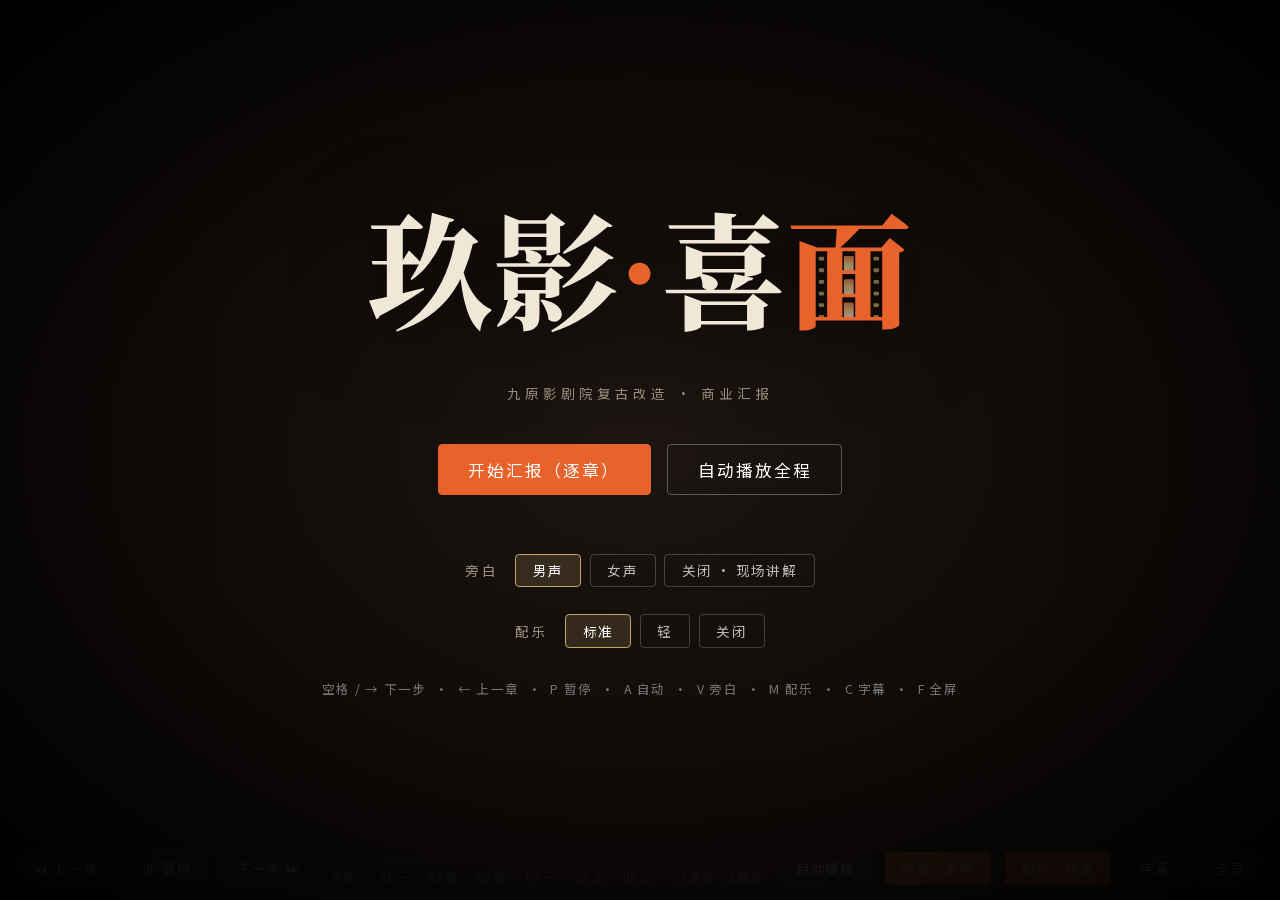
==== index.html @ 9f8f5a62 "更新玖影·喜面商业汇报网页版 Co-Authored-By: Claude Fable 5.2 <noreply@anthropic.com>" ====
<!doctype html>
<html lang="zh-CN">
<head>
<meta charset="utf-8">
<link rel="icon" href="data:image/svg+xml,%3Csvg xmlns='http://www.w3.org/2000/svg' viewBox='0 0 64 64'%3E%3Crect width='64' height='64' rx='13' fill='%23e8622c'/%3E%3Crect x='10' y='10' width='44' height='44' rx='4' fill='%23120f0d'/%3E%3Cg fill='%23ffd9a0'%3E%3Crect x='24' y='13' width='16' height='10' rx='2'/%3E%3Crect x='24' y='27' width='16' height='10' rx='2'/%3E%3Crect x='24' y='41' width='16' height='10' rx='2'/%3E%3C/g%3E%3Cg fill='%23c9a46a'%3E%3Crect x='14' y='15' width='5' height='4' rx='1'/%3E%3Crect x='14' y='25' width='5' height='4' rx='1'/%3E%3Crect x='14' y='35' width='5' height='4' rx='1'/%3E%3Crect x='14' y='45' width='5' height='4' rx='1'/%3E%3Crect x='45' y='15' width='5' height='4' rx='1'/%3E%3Crect x='45' y='25' width='5' height='4' rx='1'/%3E%3Crect x='45' y='35' width='5' height='4' rx='1'/%3E%3Crect x='45' y='45' width='5' height='4' rx='1'/%3E%3C/g%3E%3C/svg%3E">
<meta name="viewport" content="width=device-width, initial-scale=1, viewport-fit=cover">
<meta name="robots" content="noindex, nofollow">
<title>玖影·喜面｜九原影剧院复古改造 商业汇报</title>
<!-- 字体文件有 1MB：用脚本插入，不阻塞首屏显示 -->
<script>(function(){var l=document.createElement('link');l.rel='stylesheet';l.href='assets/css/fonts.css';l.id='fontsCss';l.onload=function(){l.setAttribute('data-ok','1')};document.head.appendChild(l);})();</script>
<link rel="stylesheet" href="assets/css/style.css">
</head>
<body>
<div id="viewport">
<div id="stage">

<!-- ============ 序章 ============ -->
<section class="page cover noframe" id="p01" data-ch="c0">
  <div class="bg kb"><img src="assets/img/r10.jpg" alt=""></div>
  <div class="shade-l"></div>
  <div class="shade-b" style="opacity:.6"></div>
  <div class="film top"></div><div class="film bottom"></div>
  <div class="cv-kicker" data-step="1" data-anim="fade">九原影剧院 · 复古改造</div>
  <div class="cv-title cv-logo" data-logo data-step="2" data-anim="fade" role="heading" aria-label="玖影·喜面"></div>
  <div class="cv-line rule" data-step="2" data-anim="grow" data-delay=".5"></div>
  <div class="cv-sub" data-step="2" data-anim="up" data-delay=".6">沉浸式文旅餐饮综合体<br><span style="font-size:17px;color:var(--ink2);letter-spacing:.3em">商 业 汇 报</span></div>
  <div class="cv-meta" data-step="2" data-anim="fade" data-delay="1">九原饭店餐饮管理公司 &nbsp;|&nbsp; 包头 · 九原 &nbsp;|&nbsp; 2026.11</div>
  <div class="curtain l"></div><div class="curtain r"></div>
</section>

<!-- ============ 第一章 一座剧院的记忆 ============ -->
<section class="page" id="p02" data-ch="c1">
  <figure class="ph frame door bw" style="left:50px;top:96px;width:560px;height:315px" data-step="1" data-anim="zoomin">
    <img data-src="assets/img/door.jpg" alt=""><figcaption>现状门头 · “乌兰牧骑”</figcaption></figure>
  <div class="abs" style="left:660px;top:100px;width:420px">
    <div class="eyebrow" data-step="1" data-anim="fade">Chapter 01</div>
    <h2 class="h2" style="margin-top:14px;font-size:44px" data-step="1" data-anim="chars">一座剧院的记忆</h2>
    <p class="p" style="margin-top:20px" data-step="1" data-anim="up" data-delay=".5">九原影剧院，是许多九原人童年与青春的记忆坐标。门头上“乌兰牧骑”四个字，连着内蒙古最具代表性的文艺记忆。</p>
  </div>
  <div data-step="2" data-anim="stagger">
    <figure class="ph frame bw" style="left:50px;top:440px;width:240px;height:150px"><img data-src="assets/img/ph08.jpg" alt=""><figcaption>观众厅</figcaption></figure>
    <figure class="ph frame bw" style="left:300px;top:440px;width:240px;height:150px"><img data-src="assets/img/ph15.jpg" alt=""><figcaption>舞台</figcaption></figure>
    <figure class="ph frame bw" style="left:550px;top:440px;width:240px;height:150px"><img data-src="assets/img/ph17.jpg" alt=""><figcaption>二层看台</figcaption></figure>
  </div>
  <p class="p abs" style="left:820px;top:446px;width:260px" data-step="2" data-anim="up">如今剧院处于闲置状态，座椅蒙尘、灯光熄灭；但建筑骨架与年代气质依然完整。</p>
  <div class="abs" style="left:50px;top:640px;width:1030px" data-step="3" data-anim="up">
    <div class="rule" style="margin-bottom:20px"></div>
    <div class="lead glowtext">让这座老剧院<span class="accent">重新亮灯</span>，回到城市的日常生活中。</div>
  </div>
</section>

<section class="page" id="p03" data-ch="c1">
  <div class="abs" style="left:50px;top:84px">
    <div class="eyebrow" data-step="1" data-anim="fade">Location</div>
    <h2 class="h2" style="margin-top:10px" data-step="1" data-anim="chars">区位：文明路上的老地标</h2>
  </div>
  <div class="map frame" style="left:50px;top:200px;width:700px;height:364px" data-step="1" data-anim="mapin">
    <img data-src="assets/img/sat.jpg" alt="">
    <svg viewBox="0 0 100 100" preserveAspectRatio="none">
      <polygon class="site" points="34.25,36 56.56,36 56.56,32.2 64.7,32.2 64.7,63.7 56.56,63.7 56.56,58.9 34.25,58.9"
        fill="rgba(232,98,44,.28)" stroke="#e8622c" stroke-width=".5" vector-effect="non-scaling-stroke" style="stroke-width:2.5px"/>
      <line x1="87.5" y1="0" x2="87.5" y2="100" stroke="rgba(241,231,214,.55)" stroke-dasharray="1.2 1" style="stroke-width:1.5px" vector-effect="non-scaling-stroke"/>
    </svg>
    <div class="poi hot" style="left:49.5%;top:47%">九原影剧院</div>
    <div class="poi" style="left:87.5%;top:62%"><i></i>文明路</div>
    <div data-step="2" data-anim="stagger">
      <div class="poi" style="left:74%;top:40%"><i></i>门前停车场</div>
      <div class="poi" style="left:52%;top:13%"><i></i>北侧广场</div>
      <div class="poi" style="left:93%;top:16%"><i></i>烘焙 · 快餐 · 米线</div>
      <div class="poi" style="left:78%;top:90%"><i></i>银行 · 电信 · 酒店</div>
      <div class="poi" style="left:18%;top:78%"><i></i>居住社区</div>
    </div>
  </div>
  <div class="abs" style="left:790px;top:200px;width:290px">
    <ul class="list" data-step="1" data-anim="stagger" data-delay=".6">
      <li><b>主干道临街</b><br>位于九原区文明路西侧，主入口直面城市主干道</li>
      <li><b>到达便利</b><br>门前开阔的地面停车场</li>
    </ul>
    <ul class="list" style="margin-top:6px" data-step="2" data-anim="stagger">
      <li><b>日常客流成熟</b><br>酒店、银行、超市与社区商业环绕，烘焙、快餐、米线等日常餐饮聚集</li>
      <li><b>缺一个目的地</b><br>有场景、有记忆、又足够平价的城市目的地仍是空白</li>
    </ul>
  </div>
</section>

<section class="page" id="p04" data-ch="c1" data-3d="1">
  <div class="three-host"></div>
  <div class="abs" style="left:50px;top:84px;pointer-events:none">
    <div class="eyebrow" data-step="1" data-anim="fade">Building</div>
    <h2 class="h2" style="margin-top:10px" data-step="1" data-anim="chars">建筑现状</h2>
  </div>
  <div class="stat-col" style="right:50px;top:160px;width:230px">
    <div class="card" data-step="1" data-anim="left"><div class="k">主体长度</div><div class="v"><span data-count="58.2" data-dec="1">58.2</span><small>m</small></div></div>
    <div class="card" data-step="1" data-anim="left" data-delay=".25"><div class="k">面宽</div><div class="v"><span data-count="31.1" data-dec="1">31.1</span><small>m</small></div></div>
    <div class="card" data-step="2" data-anim="left"><div class="k">主厅宽度</div><div class="v"><span data-count="22.6" data-dec="1">22.6</span><small>m</small></div><div class="d">镜框式台口 · 弧形二层看台</div></div>
    <div class="card" data-step="2" data-anim="left" data-delay=".25"><div class="k">三段式构成</div><div class="d" style="font-size:14px;color:var(--ink)">东 · 门厅　中 · 观众厅　西 · 舞台</div></div>
  </div>
  <div class="abs lead" style="left:50px;bottom:70px;font-size:28px" data-step="3" data-anim="up">一座本身就会<span class="accent">讲故事</span>的建筑。</div>
</section>

<section class="page" id="p05" data-ch="c1">
  <div class="abs" style="left:50px;top:84px">
    <div class="eyebrow" data-step="1" data-anim="fade">Status</div>
    <h2 class="h2" style="margin-top:10px" data-step="1" data-anim="chars">值得保留，也需要修缮</h2>
  </div>
  <div data-step="1" data-anim="stagger" data-delay=".4">
    <figure class="ph frame" style="left:50px;top:190px;width:330px;height:250px"><img data-src="assets/img/ph02.jpg" alt=""><figcaption>门厅 · 井字梁与水晶吊灯</figcaption></figure>
    <figure class="ph frame" style="left:390px;top:190px;width:170px;height:250px"><img data-src="assets/img/ph07.jpg" alt=""><figcaption>枣红木门</figcaption></figure>
    <figure class="ph frame" style="left:50px;top:450px;width:510px;height:180px"><img data-src="assets/img/ph06.jpg" alt="" style="object-position:50% 40%"><figcaption>原有楼梯 · 回纹栏杆</figcaption></figure>
  </div>
  <div class="abs" style="left:50px;top:650px;width:510px" data-step="1" data-anim="up" data-delay=".8">
    <div class="h3"><span class="gold">●</span> 保留：年代印记完整</div>
  </div>
  <div data-step="2" data-anim="stagger">
    <figure class="ph frame" style="left:600px;top:190px;width:470px;height:250px"><img data-src="assets/img/ph14.jpg" alt=""><figcaption>舞台屋架 · 保温层老化</figcaption></figure>
    <figure class="ph frame" style="left:600px;top:450px;width:230px;height:180px"><img data-src="assets/img/ph09.jpg" alt=""><figcaption>吊顶缺损</figcaption></figure>
    <figure class="ph frame" style="left:840px;top:450px;width:230px;height:180px"><img data-src="assets/img/ph19.jpg" alt=""><figcaption>座椅拆除 · 墙面污损</figcaption></figure>
  </div>
  <div class="abs" style="left:600px;top:650px;width:470px" data-step="2" data-anim="up" data-delay=".5">
    <div class="h3"><span class="accent">●</span> 修缮：吊顶 · 墙面 · 屋顶</div>
  </div>
</section>

<!-- ============ 第二章 定位与商业模式 ============ -->
<section class="page" id="p06" data-ch="c2">
  <div class="full kb"><img data-src="assets/img/r12.jpg" alt=""></div>
  <div class="shade-all" style="background:rgba(10,8,7,.8)"></div>
  <div class="abs" style="left:70px;top:110px">
    <div class="eyebrow" data-step="1" data-anim="fade">Positioning</div>
    <h2 class="h2" style="margin-top:12px" data-step="1" data-anim="chars">十六字核心定位</h2>
  </div>
  <div class="quad">
    <div class="q" data-step="2" data-anim="up"><div class="big">旧貌<em>不旧</em></div><div class="s">保留老剧院复古原貌<br>不做彻底翻新</div></div>
    <div class="q" data-step="2" data-anim="up" data-delay=".35"><div class="big">新潮<em>不贵</em></div><div class="s">高端环境<br>市井价格</div></div>
    <div class="q" data-step="2" data-anim="up" data-delay=".7"><div class="big">复古<em>高级</em></div><div class="s">复古厚重<br>精致松弛</div></div>
    <div class="q" data-step="2" data-anim="up" data-delay="1.05"><div class="big">全民<em>适配</em></div><div class="s">学生、上班族、家庭<br>朋友小聚、网红打卡</div></div>
  </div>
  <div class="abs" style="left:70px;top:520px;width:900px" data-step="3" data-anim="up">
    <div class="rule" style="width:300px;margin-bottom:22px"></div>
    <p class="p" style="font-size:17px">在原汁原味的老影院底蕴之上，植入<b class="accent">轻奢咖啡</b>、<b class="accent">西式简餐</b>与<b class="accent">慢生活氛围</b>，<br>打破老建筑破旧、低端的刻板印象。</p>
  </div>
</section>

<section class="page" id="p07" data-ch="c2">
  <div class="abs" style="left:50px;top:84px">
    <div class="eyebrow" data-step="1" data-anim="fade">Market</div>
    <h2 class="h2" style="margin-top:10px" data-step="1" data-anim="chars">市场机会</h2>
  </div>
  <div class="abs" style="left:50px;top:200px;width:380px">
    <div class="h3 gold" data-step="1" data-anim="fade">两大行业趋势</div>
    <div class="card" style="position:relative;margin-top:16px" data-step="1" data-anim="up" data-delay=".3"><div class="k">TREND 01</div><div class="v" style="font-size:26px">高性价比复合业态</div><div class="d">快速崛起</div></div>
    <div class="card" style="position:relative;margin-top:12px" data-step="1" data-anim="up" data-delay=".55"><div class="k">TREND 02</div><div class="v" style="font-size:26px">场景化体验消费</div><div class="d">持续升级</div></div>
  </div>
  <div class="abs" style="left:470px;top:200px;width:600px">
    <div class="h3" data-step="2" data-anim="fade">本地市场痛点</div>
    <div style="display:grid;grid-template-columns:1fr 1fr;gap:12px;margin-top:16px" data-step="2" data-anim="stagger">
      <div class="card" style="position:relative"><div class="v" style="font-size:20px">高端咖啡西餐</div><div class="d">环境好、氛围佳，但客单价高、业态单一、受众窄</div></div>
      <div class="card" style="position:relative"><div class="v" style="font-size:20px">传统面馆小吃</div><div class="d">性价比高、接地气，但环境简陋，缺少社交与打卡属性</div></div>
      <div class="card" style="position:relative"><div class="v" style="font-size:20px">营业时段单一</div><div class="d">午晚高峰爆满，其余时段空置，客流断层</div></div>
      <div class="card" style="position:relative"><div class="v" style="font-size:20px">体验同质化</div><div class="d">普通大排档、普通面馆、网红餐厅，难以形成记忆点</div></div>
    </div>
  </div>
  <div class="abs" style="left:50px;top:560px;width:1020px;padding:24px 30px;border:1px solid var(--accent);background:rgba(232,98,44,.1)" data-step="3" data-anim="up">
    <div class="eyebrow" style="color:var(--accent)">Market Gap</div>
    <div class="lead" style="margin-top:8px;font-size:24px">复古老建筑 + 轻奢氛围 + 全民平价餐饮的综合体 —— 本地<span class="accent">仍是空白</span></div>
  </div>
</section>

<section class="page" id="p08" data-ch="c2">
  <div class="abs" style="left:50px;top:84px">
    <div class="eyebrow" data-step="1" data-anim="fade">Business Model</div>
    <h2 class="h2" style="margin-top:10px" data-step="1" data-anim="chars">三位一体商业模式</h2>
  </div>
  <div class="venn" data-step="1" data-anim="stagger" data-delay=".4">
    <div class="c c1"><span>复古文旅<br>打卡</span></div>
    <div class="c c2"><span>轻奢休闲<br>社交</span></div>
    <div class="c c3"><span>全民平价<br>就餐</span></div>
  </div>
  <div class="venn" style="pointer-events:none"><div class="core" data-step="1" data-anim="zoom" data-delay="1.4">玖影·喜面</div></div>
  <div class="bench">
    <div class="h3" data-step="2" data-anim="fade" style="margin-bottom:8px">精准对冲 · 三重对标</div>
    <div data-step="2" data-anim="stagger" data-delay=".3">
      <div class="row"><div class="a">老影院复古场景</div><div class="arr">→</div><div class="b">对标 网红店</div></div>
      <div class="row"><div class="a">轻奢休闲氛围</div><div class="arr">→</div><div class="b">对标 西餐厅</div></div>
      <div class="row"><div class="a">平价市井业态</div><div class="arr">→</div><div class="b">对标 传统食堂</div></div>
    </div>
    <div class="lead" style="margin-top:30px;font-size:22px" data-step="2" data-anim="up" data-delay="1.4">年轻人<span class="accent">愿意打卡</span>，老百姓<span class="accent">愿意常吃</span></div>
  </div>
</section>

<!-- ============ 第三章 改造策略 ============ -->
<section class="page" id="p09" data-ch="c3">
  <div class="abs" style="left:50px;top:84px">
    <div class="eyebrow" data-step="1" data-anim="fade">Strategy</div>
    <h2 class="h2" style="margin-top:10px" data-step="1" data-anim="chars">修旧如旧 · 新旧共生</h2>
  </div>
  <div class="tri">
    <div class="col" data-step="2" data-anim="up">
      <figure class="ph frame"><img data-src="assets/img/ph02.jpg" alt=""></figure>
      <div class="t">保留<small>KEEP</small></div>
      <div class="p">整体结构不动。原有门头、层高、台口、看台与门厅的井字梁、吊灯、木门窗全部保留。</div>
      <div class="bar" style="background:var(--gold)"></div>
    </div>
    <div class="col" data-step="3" data-anim="up">
      <figure class="ph frame"><img data-src="assets/img/ph14.jpg" alt=""></figure>
      <div class="t">修缮<small>REPAIR</small></div>
      <div class="p">对破旧的墙面、吊顶与屋顶进行系统修复，弱化老旧暗沉，恢复空间的质感。</div>
      <div class="bar" style="background:var(--sage)"></div>
    </div>
    <div class="col" data-step="4" data-anim="up">
      <figure class="ph frame"><img data-src="assets/img/r08.jpg" alt=""></figure>
      <div class="t">新增<small>ADD</small></div>
      <div class="p">内部隔断、钢结构回廊、观光电梯，以及暖光照明与轻奢软装，植入新的功能与体验。</div>
      <div class="bar" style="background:var(--accent)"></div>
    </div>
  </div>
</section>

<section class="page" id="p10" data-ch="c3" data-3d="1">
  <div class="three-host"></div>
  <div class="abs" style="left:50px;top:84px;pointer-events:none">
    <div class="eyebrow" data-step="1" data-anim="fade">Overview</div>
    <h2 class="h2" style="margin-top:10px" data-step="1" data-anim="chars">空间总览</h2>
  </div>
  <div class="stat-col" style="left:50px;top:200px;width:220px">
    <div class="card" data-step="1" data-anim="right" data-delay=".8"><div class="k">二层</div><div class="d" style="font-size:15px;color:var(--ink)">看台餐饮 · VR 娱乐</div></div>
    <div class="card" data-step="1" data-anim="right" data-delay="1.1"><div class="k">一层</div><div class="d" style="font-size:15px;color:var(--ink)">美食大厅 · 文化体验</div></div>
  </div>
  <div class="kpis" style="left:50px;bottom:70px;grid-template-columns:repeat(2,auto)" data-step="2" data-anim="up">
    <div class="kpi"><div class="n">约<span data-count="2370" data-sep="1">2,370</span><small>㎡</small></div><div class="l">室内使用面积</div></div>
    <div class="kpi"><div class="n"><span data-count="336">336</span><small>座</small></div><div class="l">规划餐位</div></div>
  </div>
  <div class="abs p" style="right:50px;bottom:70px;width:300px;text-align:right" data-step="3" data-anim="up">前室 → 前厅 · 书吧 → 美食大厅 → 综艺舞台<br><span class="accent">一条清晰的体验动线</span></div>
</section>

<!-- ============ 第四章 一层空间体验 ============ -->
<section class="page" id="p11" data-ch="c4">
  <div class="abs" style="left:50px;top:84px">
    <div class="eyebrow" data-step="1" data-anim="fade">Ground Floor</div>
    <h2 class="h2" style="margin-top:10px" data-step="1" data-anim="chars">一层平面 · 单向动线</h2>
  </div>
  <div class="plan" style="left:40px;top:170px;width:1043px;height:499px" data-step="1" data-anim="fade" data-delay=".3">
    <img data-src="assets/img/plan-L1.jpg" alt="">
    <svg viewBox="0 0 3902 1866" preserveAspectRatio="xMidYMid meet">
      <path class="flow" d="M3800,696 L3330,696 L3000,906 L2664,876 L2400,1206 L600,1206 L400,800"
        fill="none" stroke="#e8622c" stroke-width="18" stroke-linecap="round" stroke-linejoin="round" data-step="1" data-anim="draw" data-delay=".9"/>
      <g data-step="1" data-anim="fade" data-delay="2.4">
        <circle cx="3800" cy="696" r="36" fill="#e8622c"/><text x="3800" y="610" fill="#fff" font-size="66" text-anchor="middle" font-weight="700">入口</text>
        <circle cx="400" cy="800" r="36" fill="#e8622c"/>
      </g>
    </svg>
  </div>
  <div class="kpis" style="left:50px;bottom:56px;grid-template-columns:repeat(4,auto)" data-step="2" data-anim="up">
    <div class="kpi"><div class="n"><span data-count="6">6</span><small>个</small></div><div class="l">明档档口</div></div>
    <div class="kpi"><div class="n"><span data-count="204">204</span><small>座</small></div><div class="l">一层餐位</div></div>
    <div class="kpi"><div class="n">约<span data-count="70">70</span><small>㎡</small></div><div class="l">独立书吧</div></div>
    <div class="kpi"><div class="n">约<span data-count="12">12</span><small>m</small></div><div class="l">超清巨幕</div></div>
  </div>
  <div class="legend" style="right:50px;bottom:66px" data-step="2" data-anim="fade">
    <span style="--c:#e8622c">档口</span><span style="--c:#e9dcc4">就餐</span><span style="--c:#d4a84f">前厅</span><span style="--c:#8ba888">书吧</span><span style="--c:#9c7bb8">文创</span><span style="--c:#c45a5a">舞台</span>
  </div>
</section>

<section class="page" id="p12" data-ch="c4">
  <figure class="ph frame" style="left:50px;top:84px;width:300px;height:540px" data-step="1" data-anim="reveal"><img data-src="assets/img/r06.jpg" alt=""><figcaption>前室 · 显像管电视顶棚</figcaption></figure>
  <div class="abs" style="left:50px;top:650px;width:300px" data-step="1" data-anim="up" data-delay=".4">
    <div class="h3">走进前室</div><p class="p s">第一眼，把人带回影像年代</p>
  </div>
  <figure class="ph frame" style="left:380px;top:84px;width:693px;height:390px" data-step="2" data-anim="reveal"><img data-src="assets/img/r03.jpg" alt=""><figcaption>前厅 · 主打卡位</figcaption></figure>
  <figure class="ph frame" style="left:380px;top:490px;width:340px;height:224px" data-step="2" data-anim="reveal" data-delay=".3"><img data-src="assets/img/r02.jpg" alt=""><figcaption>老放映机展区 · 动漫头像墙</figcaption></figure>
  <div class="abs" style="left:750px;top:500px;width:320px" data-step="2" data-anim="up" data-delay=".6">
    <div class="eyebrow">Foyer</div>
    <div class="h3" style="margin-top:10px;font-size:23px;white-space:nowrap">前厅 · 最具传播力的拍照点</div>
    <p class="p s" style="margin-top:10px">老放映机展区 + 巨型熊猫 + 动漫主题打卡墙，自带流量，适配短视频传播。</p>
  </div>
</section>

<section class="page" id="p13" data-ch="c4">
  <figure class="ph frame" style="left:50px;top:84px;width:680px;height:540px" data-step="1" data-anim="reveal"><img data-src="assets/img/r04.jpg" alt=""><figcaption>前厅北侧 · 独立书吧</figcaption></figure>
  <div class="abs" style="left:50px;top:646px;width:680px" data-step="1" data-anim="up" data-delay=".4">
    <div class="h3" style="font-size:26px">独立书吧 <span class="gold" style="font-size:16px;margin-left:10px">约 70㎡</span></div>
    <p class="p s">书墙、绿树与沙发，营造安静的阅读角落</p>
  </div>
  <figure class="ph frame" style="left:760px;top:84px;width:313px;height:300px" data-step="2" data-anim="reveal"><img data-src="assets/img/r05.jpg" alt=""><figcaption>前厅南侧 · 文创展览区</figcaption></figure>
  <div class="abs" style="left:760px;top:410px;width:313px" data-step="2" data-anim="up" data-delay=".3">
    <div class="h3">文创展览区</div>
    <p class="p s" style="margin-top:8px">动漫周边与城市文创，让等候与停留也有内容。</p>
    <ul class="list" style="margin-top:14px">
      <li>老影院历史 · 老照片</li><li>复古电影元素</li><li>文创小展柜</li>
    </ul>
  </div>
</section>

<section class="page" id="p14" data-ch="c4">
  <div class="full kb"><img data-src="assets/img/r10.jpg" alt=""></div>
  <div class="shade-b" style="background:linear-gradient(180deg,rgba(10,8,7,.25) 0%,rgba(10,8,7,.1) 30%,rgba(10,8,7,.82) 62%,rgba(10,8,7,.96) 100%)"></div>
  <div class="abs" style="left:50px;top:84px" data-step="1" data-anim="fade">
    <div class="eyebrow">Food Hall</div>
  </div>
  <div class="abs" style="left:50px;bottom:250px;width:620px">
    <h2 class="h2" style="font-size:46px" data-step="1" data-anim="chars">美食大厅 · 城市客厅</h2>
    <p class="p" style="margin-top:12px;color:var(--ink)" data-step="1" data-anim="up" data-delay=".5">红砖墙、钢结构回廊与暖色灯光，把老剧院高大的空间，变成温暖热闹的城市客厅。</p>
  </div>
  <div data-step="2" data-anim="stagger">
    <figure class="ph frame" style="left:50px;top:560px;width:300px;height:170px"><img data-src="assets/img/r09.jpg" alt=""><figcaption>明档档口街</figcaption></figure>
    <figure class="ph frame" style="left:362px;top:560px;width:300px;height:170px"><img data-src="assets/img/r11.jpg" alt=""><figcaption>茶饮咖啡 · 面馆</figcaption></figure>
  </div>
  <div class="abs" style="left:700px;top:560px;width:380px" data-step="3" data-anim="up">
    <div class="h3">多元桌型 · 204 座</div>
    <div style="display:flex;flex-wrap:wrap;gap:8px;margin-top:12px">
      <span class="tag">四人方桌 ×19</span><span class="tag">八人圆桌 ×3</span><span class="tag">六人长桌 ×4</span><span class="tag">双人桌 ×6</span><span class="tag">卡座 ×14组</span>
    </div>
    <p class="p s" style="margin-top:10px">家庭聚餐 · 朋友小聚 · 一人食</p>
  </div>
</section>

<section class="page" id="p15" data-ch="c4">
  <div class="full kb" data-step="2" data-anim="fadein"><img data-src="assets/img/r12.jpg" alt=""></div>
  <div class="shade-b" data-step="2" data-anim="fadein"></div>
  <div class="full" style="background:linear-gradient(180deg,rgba(10,8,7,.8) 0%,rgba(10,8,7,0) 34%)"></div>
  <figure class="ph frame bw" style="right:50px;top:84px;width:400px;height:225px" data-step="1" data-anim="zoomin"><img data-src="assets/img/ph15.jpg" alt=""><figcaption>现状 · 保留下来的舞台</figcaption></figure>
  <div class="abs" style="left:50px;top:84px;width:520px">
    <div class="eyebrow" data-step="1" data-anim="fade">Stage</div>
    <h2 class="h2" style="margin-top:10px;font-size:46px" data-step="1" data-anim="chars">大厅尽头，是舞台</h2>
  </div>
  <div class="abs" style="left:50px;bottom:66px;width:640px" data-step="2" data-anim="up" data-delay=".8">
    <h2 class="h2">综艺舞台 + 超清巨幕</h2>
    <p class="p" style="margin-top:10px;color:var(--ink)">后墙设置约 12 米宽的超清巨幕：驻唱 · 观影 · 主题活动 —— 让吃饭这件事，也有了演出感。</p>
  </div>
  <div class="sched" style="right:50px;bottom:66px;width:330px" data-step="3" data-anim="left">
    <div class="sc-h">每 周 排 期</div>
    <div class="sc-r"><b>周一至周日 · 白天</b><span>经典电影放映</span></div>
    <div class="sc-r"><b>周一至周日 · 每晚</b><span>演艺表演</span></div>
    <div class="sc-r hot"><b>周五 · 周六 · 周日</b><span>大型演艺</span></div>
  </div>
</section>

<!-- ============ 第五章 业态与产品 ============ -->
<section class="page" id="p16" data-ch="c5">
  <div class="abs" style="left:50px;top:84px">
    <div class="eyebrow" data-step="1" data-anim="fade">Products</div>
    <h2 class="h2" style="margin-top:10px" data-step="1" data-anim="chars">全品类产品体系</h2>
  </div>
  <div class="abs" style="right:50px;top:96px;text-align:right" data-step="2" data-anim="fade">
    <div class="num accent" style="font-size:46px;line-height:1">200<span style="font-size:.6em">+</span><span class="unit">产品单元</span></div>
    <div style="font-size:12px;letter-spacing:.14em;color:var(--muted);margin-top:8px">覆盖各时段 · 不同消费场景</div>
  </div>
  <div class="prod">
    <div class="pc main" data-step="1" data-anim="up" data-delay=".4">
      <div class="role">核心主力 · 主打刚需流量</div>
      <div class="nm">全国特色面食</div>
      <div class="items">
        <span>山西刀削面</span><span>陕西油泼面</span><span>兰州牛肉面</span><span>重庆小面</span><span>武汉热干面</span>
        <span>河南烩面</span><span>安徽板面</span><span>四川担担面</span><span>番茄鸡蛋面</span><span>肉酱拌面</span>
      </div>
      <div class="no">01</div>
    </div>
    <div class="pc" data-step="2" data-anim="up"><div class="role">引流业态</div><div class="nm">南北地方小吃</div><div class="items">锅贴 · 煎包 · 馄饨 · 汤圆 · 凉皮 · 炸串 · 卤味 · 杂粮饼</div><div class="no">02</div></div>
    <div class="pc" data-step="2" data-anim="up" data-delay=".2"><div class="role">特色业态</div><div class="nm">养生砂锅</div><div class="items">砂锅豆腐 · 丸子 · 米线 · 土豆粉 · 肉类套餐<br>暖胃健康，填补秋冬刚需</div><div class="no">03</div></div>
    <div class="pc" data-step="2" data-anim="up" data-delay=".4"><div class="role">夜间王牌</div><div class="nm">市井烧烤</div><div class="items">特色烤串 · 素菜烧烤 · 锡纸砂锅 · 夜宵套餐</div><div class="no">04</div></div>
    <div class="pc" data-step="2" data-anim="up" data-delay=".6"><div class="role">氛围配套</div><div class="nm">轻奢咖啡简餐</div><div class="items">美式 · 拿铁 · 果茶 · 奶茶 · 西式小食 · 甜品</div><div class="no">05</div></div>
  </div>
</section>

<section class="page" id="p17" data-ch="c5">
  <div class="abs" style="left:70px;top:84px">
    <div class="eyebrow" data-step="1" data-anim="fade">All Day</div>
    <h2 class="h2" style="margin-top:10px" data-step="1" data-anim="chars">五时段全覆盖</h2>
  </div>
  <div class="tl" style="top:205px;height:210px">
    <div class="axis" data-step="1" data-anim="grow" data-delay=".3"></div>
    <div class="node" style="left:6%;--c:#f3c27a" data-step="1" data-anim="up" data-delay=".5"><div class="t">早餐</div><div class="h">MORNING</div><div class="dot"></div><div class="w">面食 · 小吃<br>汤圆 · 煎包</div></div>
    <div class="node" style="left:28%;--c:#f0a35a" data-step="1" data-anim="up" data-delay=".8"><div class="t">午餐</div><div class="h">LUNCH</div><div class="dot"></div><div class="w">快捷正餐<br>全国特色面食</div></div>
    <div class="node" style="left:50%;--c:#e8622c" data-step="1" data-anim="up" data-delay="1.1"><div class="t">下午茶</div><div class="h">TEA TIME</div><div class="dot"></div><div class="w">咖啡 · 甜品<br>约会 · 久坐</div></div>
    <div class="node" style="left:72%;--c:#b5473a" data-step="1" data-anim="up" data-delay="1.4"><div class="t">晚餐</div><div class="h">DINNER</div><div class="dot"></div><div class="w">家庭聚餐<br>砂锅 · 面食</div></div>
    <div class="node" style="left:94%;--c:#6a4fb0" data-step="1" data-anim="up" data-delay="1.7"><div class="t">夜宵</div><div class="h">LATE NIGHT</div><div class="dot"></div><div class="w">市井烧烤<br>深夜聚餐</div></div>
  </div>
  <div class="abs lead" style="left:70px;top:432px;font-size:25px" data-step="2" data-anim="up">五个时段 · 五种场景 · <span class="num accent">200+</span> 产品单元 —— 让剧院<span class="accent">从早到晚都有人来</span>。</div>
  <div class="banq" style="left:70px;right:70px;top:512px" data-step="3" data-anim="up">
    <div class="bq-t"><small>新商宴模式</small>既有<em>面子</em>，又有<em>里子</em></div>
    <div class="bq-row">
      <div><b>日常散台</b>面食小吃 · 各时段随到随吃</div>
      <div><b>轻商务宴请</b>快餐形式 · 接地气 · 高性价比</div>
      <div><b>积极探索</b>消费降级趋势下的新商宴模式</div>
    </div>
  </div>
</section>

<!-- ============ 第六章 二层 ============ -->
<section class="page" id="p18" data-ch="c6">
  <figure class="ph frame" style="left:50px;top:84px;width:540px;height:304px" data-step="1" data-anim="reveal"><img data-src="assets/img/r07.jpg" alt=""><figcaption>二层 · 阶梯卡座看台</figcaption></figure>
  <div class="abs" style="left:630px;top:92px;width:440px" data-step="1" data-anim="up">
    <div class="eyebrow">Second Floor</div>
    <h2 class="h2" style="margin-top:10px;font-size:40px">视野最好的位置</h2>
    <p class="p" style="margin-top:14px">原阶梯看台改造为阶梯卡座，正对舞台与巨幕；乘观光电梯或沿楼梯到达。南北回廊与舞台端平台同样布置用餐区。</p>
  </div>
  <div class="plan" style="left:50px;top:404px;width:640px;height:342px" data-step="2" data-anim="fade">
    <img data-src="assets/img/plan-L2.jpg" alt="">
  </div>
  <div class="stat-col" style="left:730px;top:404px;width:343px;gap:9px" data-step="2" data-anim="stagger">
    <div class="card" style="padding:14px 20px"><div class="k">阶梯卡座</div><div class="v"><span data-count="18">18</span><small>组 · 60座</small></div></div>
    <div class="card" style="padding:14px 20px"><div class="k">回廊与舞台端平台</div><div class="v"><span data-count="72">72</span><small>座</small></div></div>
    <div class="card" style="padding:14px 20px;border-color:var(--accent)"><div class="k">二层餐位合计</div><div class="v accent"><span data-count="132">132</span><small>座</small></div></div>
  </div>
</section>

<section class="page" id="p19" data-ch="c6" data-3d="1">
  <div class="three-host"></div>
  <div class="abs" style="left:50px;top:84px;pointer-events:none">
    <div class="eyebrow" data-step="1" data-anim="fade" style="color:var(--teal)">VR Zone</div>
    <h2 class="h2" style="margin-top:10px" data-step="1" data-anim="chars">VR 娱乐区</h2>
    <div class="num" style="font-size:54px;margin-top:8px;color:var(--teal)" data-step="1" data-anim="up" data-delay=".5">约<span data-count="430">430</span><span class="unit">㎡</span></div>
    <div class="p s" data-step="1" data-anim="fade" data-delay=".8">门厅上方 · 二层前区</div>
  </div>
  <div class="stat-col" style="left:50px;bottom:66px;width:330px">
    <div class="card" style="border-left:3px solid var(--teal)" data-step="2" data-anim="right"><div class="v" style="font-size:24px">多人 VR 项目区</div><div class="d">多人联机 · 团队对战 · 主题沉浸体验</div></div>
    <div class="card" style="border-left:3px solid var(--teal)" data-step="2" data-anim="right" data-delay=".3"><div class="v" style="font-size:24px">VR 体验区</div><div class="d">轻量单人体验 · 即到即玩</div></div>
  </div>
  <div class="abs p" style="right:50px;bottom:70px;width:340px;text-align:right" data-step="2" data-anim="up" data-delay=".6">沉浸式科技 × 老剧院光影记忆<br><span style="color:var(--teal)">晚间与周末的新增客流</span></div>
</section>

<!-- ============ 第七章 焕新 ============ -->
<section class="page noframe" id="p20" data-ch="c7">
  <div class="cmp">
    <div class="full"><img data-src="assets/img/ph08.jpg" alt=""></div>
    <div class="after"><div class="full"><img data-src="assets/img/r12.jpg" alt=""></div></div>
    <div class="bar"></div>
    <div class="lb" style="left:50px" data-step="1" data-anim="fade">BEFORE · 现状</div>
    <div class="lb lb-after" style="right:50px;opacity:0">AFTER · 焕新</div>
  </div>
  <div class="shade-b" style="opacity:.75"></div>
  <div class="abs" style="left:50px;bottom:70px">
    <div class="h2" style="font-size:44px" data-step="1" data-anim="chars">同一座剧院，同一个视角。</div>
    <div class="lead" style="margin-top:10px;color:var(--ink2)" data-step="2" data-anim="up">沉睡的样子 —— 与即将醒来的样子。</div>
  </div>
</section>

<section class="page" id="p21" data-ch="c7">
  <div class="full kb"><img data-src="assets/img/r01.jpg" alt=""></div>
  <div class="shade-b"></div>
  <figure class="ph frame bw" style="right:50px;bottom:66px;width:250px;height:141px" data-step="1" data-anim="fade" data-delay="1"><img data-src="assets/img/door.jpg" alt=""><figcaption>改造前 · 现状门头</figcaption></figure>
  <div class="abs" style="left:50px;bottom:66px;width:760px">
    <div class="eyebrow" data-step="1" data-anim="fade">Facade</div>
    <h2 class="h2" style="margin-top:10px;font-size:44px" data-step="1" data-anim="chars">点亮文明路的夜色</h2>
    <p class="p" style="margin-top:10px;color:var(--ink)" data-step="1" data-anim="up" data-delay=".8">保留原有门头框架与大台阶 · 橙色门框 · “郊区影剧院”灯牌 · “玖影·喜面”霓虹</p>
  </div>
</section>

<!-- ============ 终章 ============ -->
<section class="page" id="p22" data-ch="c8">
  <div class="full kb"><img data-src="assets/img/r08.jpg" alt=""></div>
  <div class="shade-all" style="background:rgba(10,8,7,.86)"></div>
  <div class="abs" style="left:70px;top:110px">
    <div class="eyebrow">Key Figures</div>
    <h2 class="h2" style="margin-top:10px" data-step="1" data-anim="chars">关键数据</h2>
  </div>
  <div class="kpis" style="left:70px;top:226px;grid-template-columns:repeat(4,auto);row-gap:40px;justify-content:start" data-step="1" data-anim="stagger" data-delay=".4">
    <div class="kpi"><div class="n accent" style="font-size:56px"><span data-count="1000" data-sep="1">1,000</span><small>万元</small></div><div class="l">总投资 · 九原饭店餐饮管理公司</div></div>
    <div class="kpi"><div class="n" style="font-size:56px">约<span data-count="2370" data-sep="1">2,370</span><small>㎡</small></div><div class="l">室内使用面积</div></div>
    <div class="kpi"><div class="n" style="font-size:56px"><span data-count="336">336</span><small>座</small></div><div class="l">规划餐位</div></div>
    <div class="kpi"><div class="n" style="font-size:56px"><span data-count="6">6</span><small>个</small></div><div class="l">明档档口</div></div>
    <div class="kpi" style="border-left:none;padding-left:0"><div class="n" style="font-size:56px"><span data-count="5">5</span><small>时段</small></div><div class="l">早 · 午 · 茶 · 晚 · 夜</div></div>
    <div class="kpi"><div class="n accent" style="font-size:56px"><span data-count="200">200</span>+<small>产品单元</small></div><div class="l">覆盖各时段消费场景</div></div>
    <div class="kpi"><div class="n" style="font-size:56px;color:var(--teal)">约<span data-count="430">430</span><small>㎡</small></div><div class="l">VR 娱乐区</div></div>
    <div class="kpi"><div class="n" style="font-size:56px"><span data-count="7">7</span><small>天</small></div><div class="l">白天电影 · 每晚演艺 · 周末大型演艺</div></div>
  </div>
  <div class="abs p" style="left:70px;top:520px;width:940px" data-step="1" data-anim="up" data-delay="1.6">
    <div class="rule" style="width:300px;margin-bottom:18px"></div>
    一层：美食大厅 · 6 档口 · 书吧 · 文创 · 放映机展区 · 综艺舞台 &nbsp;&nbsp;｜&nbsp;&nbsp; 二层：18 组阶梯卡座 · 回廊餐饮 · VR 娱乐区
  </div>
</section>

<section class="page noframe" id="p23" data-ch="c8">
  <div class="full kb"><img data-src="assets/img/r01.jpg" alt=""></div>
  <div class="shade-all" style="background:rgba(10,8,7,.72)"></div>
  <div class="film top"></div><div class="film bottom"></div>
  <div class="abs" style="left:0;right:0;top:170px;text-align:center">
    <p class="lead" style="font-size:22px;color:var(--ink2)" data-step="1" data-anim="up">盘活城市闲置的老剧院资产 · 打破传统餐饮与复古文旅的边界</p>
    <p class="lead" style="font-size:26px;margin-top:22px" data-step="2" data-anim="up">本地独一无二的<span class="accent">复古文旅地标</span> + <span class="accent">全民平价餐饮标杆</span></p>
    <div class="h1" style="font-size:84px;margin-top:70px" data-step="3" data-anim="lighton">让老剧院，重新亮灯。</div>
    <div class="abs" style="left:0;right:0;top:400px" data-step="3" data-anim="fade" data-delay="1.4">
      <div data-logo style="width:290px;margin:0 auto"></div>
      <div style="margin-top:16px;font-size:13px;letter-spacing:.5em;color:var(--muted)">九原饭店餐饮管理公司 &nbsp;·&nbsp; 谢谢</div>
    </div>
    <button class="dl-btn" id="bDl" style="top:538px" data-step="3" data-anim="fade" data-delay="3.2">下载资料</button>
  </div>
</section>

<div id="chapterCard"><div class="no"></div><div class="tt"></div><div class="ln"></div></div>
<div id="caption"></div>
<div id="prog"><span class="pn"></span><i><b></b></i><span class="pt"></span></div>
<div id="vignette"></div>
<div id="grain"></div>
</div><!-- /stage -->
</div><!-- /viewport -->

<div id="ui">
  <button id="bPrev" title="上一章（←）">⏮ 上一章</button>
  <button id="bPlay" title="暂停 / 继续（P）">⏸ 暂停</button>
  <button id="bNext" title="下一步（空格 / →）">下一步 ⏭</button>
  <div id="chapters"></div>
  <button id="bAuto" title="自动播放（A）">自动播放</button>
  <button id="bVoice" title="旁白：男声 / 女声 / 关闭（V）">旁白：男声</button>
  <button id="bMusic" title="配乐与音效：标准 / 轻 / 关闭（M）">配乐：标准</button>
  <button id="bCap" title="字幕（C）">字幕</button>
  <button id="bFull" title="全屏（F）">全屏</button>
</div>
<div id="hint">下一章 ▶</div>
<div id="dl"><div class="dl-box">
  <div class="dl-t">下载资料</div>
  <a href="downloads/report-a4.pdf" download="玖影喜面-商业汇报-A4横版.pdf" target="_blank"><b>汇报 PDF</b><span>A4 横版 · 23 页 · 19 MB</span></a>
  <a href="downloads/narration-script.pdf" download="玖影喜面-旁白稿.pdf" target="_blank"><b>旁白稿 PDF</b><span>A4 竖版 · 7 页 · 1.4 MB</span></a>
  <a href="downloads/video-male.mp4" download="玖影喜面-商业汇报-男声.mp4" target="_blank"><b>汇报视频 · 男声</b><span>9 分 21 秒 · 540p · 24 MB</span></a>
  <a href="downloads/video-female.mp4" download="玖影喜面-商业汇报-女声.mp4" target="_blank"><b>汇报视频 · 女声</b><span>9 分 24 秒 · 540p · 24 MB</span></a>
  <div class="dl-n">在微信里如果点了没有反应，请点右上角“…”选择“在浏览器打开”后再下载。</div>
  <button id="dlClose">关闭</button>
</div></div>
<div id="rotate"><div class="ph-ico"></div><div>请把手机横过来观看</div><small>横屏后点“开始汇报”，建议打开声音</small></div>
<div id="start">
  <div class="t" data-logo="tag" id="startLogo" style="width:540px"></div>
  <div class="s">九原影剧院复古改造 · 商业汇报</div>
  <div class="btns"><button class="pri" id="sManual">开始汇报（逐章）</button><button id="sAuto">自动播放全程</button></div>
  <div class="ld" id="ld"></div>
  <div class="vsel"><span>旁白</span><button data-v="m">男声</button><button data-v="f">女声</button><button data-v="off">关闭 · 现场讲解</button></div>
  <div class="vsel msel"><span>配乐</span><button data-v="std">标准</button><button data-v="low">轻</button><button data-v="off">关闭</button></div>
  <div class="keys">空格 / → 下一步 &nbsp;·&nbsp; ← 上一章 &nbsp;·&nbsp; P 暂停 &nbsp;·&nbsp; A 自动 &nbsp;·&nbsp; V 旁白 &nbsp;·&nbsp; M 配乐 &nbsp;·&nbsp; C 字幕 &nbsp;·&nbsp; F 全屏</div>
</div>

<script src="assets/lib/gsap.min.js"></script>
<script src="assets/lib/SplitText.min.js"></script>
<script src="assets/js/logo-glyphs.js"></script>
<script src="assets/js/logo.js"></script>
<script src="assets/js/narration.js"></script>
<script src="assets/audio/manifest.js"></script>
<script src="assets/audio/sound.js"></script>
<script src="assets/js/app.js"></script>
</body>
</html>
---- assets/css/style.css ----
/* 玖影·喜面 商业汇报 —— 样式
 * 画布：A4 横版 297×210mm = 1123×794 CSS px，屏幕上等比缩放
 */
:root {
  --bg: #120f0d;
  --bg2: #1b1714;
  --ink: #f1e7d6;
  --ink2: #d9ccb7;
  --muted: #9d907d;
  --line: rgba(241, 231, 214, .16);
  --accent: #e8622c;
  --accent2: #f08a4b;
  --gold: #c9a46a;
  --red: #8e2a22;
  --teal: #4e9ba3;
  --sage: #8ba888;
  --violet: #9c7bb8;
  --serif: "JY Serif", "Noto Serif SC", "Source Han Serif SC", "SimSun", serif;
  --sans: "JY Sans", "Noto Sans SC", "Microsoft YaHei", sans-serif;
  --W: 1123px;
  --H: 794px;
}

* { box-sizing: border-box; margin: 0; padding: 0; }
html, body { width: 100%; height: 100%; background: #000; overflow: hidden; }
body { font-family: var(--sans); color: var(--ink); -webkit-font-smoothing: antialiased; }
img { display: block; }

/* ---------- 舞台（画布） ---------- */
#viewport { position: fixed; inset: 0; display: flex; align-items: center; justify-content: center; }
#stage {
  position: relative; width: var(--W); height: var(--H); flex: none;
  background: var(--bg); overflow: hidden; transform-origin: center center;
}
.page {
  position: absolute; inset: 0; overflow: hidden; background: var(--bg);
  visibility: hidden; opacity: 0;
}
.page.on { visibility: visible; opacity: 1; }

/* 胶片颗粒 + 暗角（全局叠加） */
#grain {
  position: absolute; inset: -50%; pointer-events: none; z-index: 50; opacity: .07; mix-blend-mode: overlay;
  background-image: url("data:image/svg+xml;utf8,<svg xmlns='http://www.w3.org/2000/svg' width='160' height='160'><filter id='n'><feTurbulence type='fractalNoise' baseFrequency='.9' numOctaves='2' stitchTiles='stitch'/></filter><rect width='100%' height='100%' filter='url(%23n)'/></svg>");
  animation: grain 1.2s steps(6) infinite;
}
@keyframes grain { 0%{transform:translate(0,0)} 20%{transform:translate(-3%,2%)} 40%{transform:translate(2%,-3%)} 60%{transform:translate(-2%,-1%)} 80%{transform:translate(3%,3%)} 100%{transform:translate(0,0)} }
#vignette { position: absolute; inset: 0; pointer-events: none; z-index: 49; box-shadow: inset 0 0 160px rgba(0,0,0,.55); }

/* ---------- 页眉页脚 ---------- */
.pg-head { position: absolute; left: 44px; top: 30px; display: flex; align-items: center; gap: 14px; z-index: 20;
  font-size: 11px; letter-spacing: .18em; color: var(--muted); }
.pg-head .brand { font-family: var(--serif); font-weight: 700; color: var(--ink); letter-spacing: .12em; font-size: 13px; }
.pg-head .sep { width: 26px; height: 1px; background: var(--gold); opacity: .7; }
.pg-num { position: absolute; right: 44px; bottom: 26px; z-index: 20; font-size: 11px; letter-spacing: .2em; color: var(--muted);
  font-variant-numeric: tabular-nums; }
.pg-num b { color: var(--ink); font-weight: 600; }
.page.light .pg-head, .page.light .pg-num { color: rgba(241,231,214,.75); }
.page.noframe .pg-head, .page.noframe .pg-num { display: none; }

/* ---------- 文字体系 ---------- */
.eyebrow { font-size: 12px; letter-spacing: .32em; color: var(--gold); text-transform: uppercase; }
.eyebrow::before { content: ""; display: inline-block; width: 22px; height: 1px; background: var(--gold); vertical-align: middle; margin-right: 10px; }
.h1 { font-family: var(--serif); font-weight: 800; letter-spacing: .04em; line-height: 1.05; }
.h2 { font-family: var(--serif); font-weight: 700; font-size: 40px; line-height: 1.22; letter-spacing: .03em; }
.h3 { font-family: var(--serif); font-weight: 700; font-size: 22px; line-height: 1.3; letter-spacing: .04em; }
.p { font-size: 15px; line-height: 1.85; color: var(--ink2); }
.p.s { font-size: 13px; line-height: 1.75; }
.lead { font-family: var(--serif); font-size: 26px; line-height: 1.5; color: var(--ink); }
.accent { color: var(--accent); }
.gold { color: var(--gold); }
.num { font-family: var(--serif); font-weight: 800; font-variant-numeric: lining-nums tabular-nums; letter-spacing: -.01em; }
.unit { font-size: .42em; font-weight: 600; margin-left: 4px; letter-spacing: 0; color: var(--ink2); }
.rule { height: 1px; background: linear-gradient(90deg, var(--gold), transparent); opacity: .7; }
.tag { display: inline-block; font-size: 12px; padding: 4px 10px; border: 1px solid var(--line); border-radius: 999px; color: var(--ink2); letter-spacing: .06em; }
.abs { position: absolute; }

/* ---------- 图片 ---------- */
.ph { position: absolute; overflow: hidden; background: #000; }
.ph img { width: 100%; height: 100%; object-fit: cover; }
.ph figcaption { position: absolute; left: 0; right: 0; bottom: 0; padding: 26px 14px 10px; font-size: 11.5px; letter-spacing: .1em;
  color: rgba(241,231,214,.92); background: linear-gradient(transparent, rgba(0,0,0,.72)); }
.ph.frame { box-shadow: 0 0 0 1px rgba(241,231,214,.14), 0 18px 40px rgba(0,0,0,.45); }
.bw img { filter: grayscale(1) contrast(1.05) brightness(.9); }
.full { position: absolute; inset: 0; }
.full img { width: 100%; height: 100%; object-fit: cover; }
.shade-b { position: absolute; inset: 0; background: linear-gradient(180deg, rgba(10,8,7,.0) 35%, rgba(10,8,7,.88) 100%); }
.shade-l { position: absolute; inset: 0; background: linear-gradient(90deg, rgba(10,8,7,.92) 0%, rgba(10,8,7,.65) 38%, rgba(10,8,7,0) 70%); }
.shade-all { position: absolute; inset: 0; background: rgba(10,8,7,.62); }

/* 胶片齿孔条 */
.film { position: absolute; left: 0; right: 0; height: 26px; z-index: 6;
  background: #0b0908 radial-gradient(circle, transparent 0, transparent 0) ;
  background-image: repeating-linear-gradient(90deg, transparent 0 14px, rgba(241,231,214,.10) 14px 30px, transparent 30px 44px);
  background-size: 44px 12px; background-repeat: repeat-x; background-position: 0 7px; }
.film.top { top: 0; } .film.bottom { bottom: 0; }

/* ---------- 封面 ---------- */
.cover .bg { position: absolute; inset: 0; }
.cover .bg img { width: 100%; height: 100%; object-fit: cover; }
.curtain { position: absolute; top: 0; bottom: 0; width: 51%; z-index: 8;
  background:
    linear-gradient(180deg, rgba(0,0,0,.35), rgba(0,0,0,0) 18%, rgba(0,0,0,0) 80%, rgba(0,0,0,.5)),
    repeating-linear-gradient(90deg, #5c1210 0 10px, #8e2219 22px, #a52b20 30px, #7a1b15 40px, #5c1210 52px);
  box-shadow: inset 0 0 60px rgba(0,0,0,.6); }
.curtain.l { left: 0; } .curtain.r { right: 0; }
.cv-kicker { position: absolute; left: 70px; top: 238px; font-size: 13px; letter-spacing: .5em; color: var(--gold); }
.cv-title { position: absolute; left: 64px; top: 268px; font-size: 112px; color: var(--ink); text-shadow: 0 6px 40px rgba(0,0,0,.5); }
.cv-sub { position: absolute; left: 70px; top: 418px; font-family: var(--serif); font-size: 24px; line-height: 1.7; letter-spacing: .12em; color: var(--ink); }
.cv-meta { position: absolute; left: 70px; bottom: 74px; font-size: 12px; letter-spacing: .4em; color: var(--muted); }
.cv-line { position: absolute; left: 70px; top: 404px; width: 360px; }

/* ---------- 通用卡片 ---------- */
.card { position: absolute; padding: 20px 22px; background: rgba(27,23,20,.78); border: 1px solid var(--line); backdrop-filter: blur(6px); }
.card .k { font-size: 12px; letter-spacing: .2em; color: var(--muted); }
.card .v { font-family: var(--serif); font-size: 40px; font-weight: 800; color: var(--ink); line-height: 1.15; margin-top: 4px; }
.card .v small { font-size: 15px; font-weight: 600; margin-left: 4px; color: var(--ink2); }
.card .d { font-size: 12.5px; color: var(--ink2); margin-top: 6px; line-height: 1.6; }

.stat-col { position: absolute; display: flex; flex-direction: column; gap: 12px; }
.stat-col .card { position: relative; }

/* 地图标注 */
.map { position: absolute; overflow: hidden; }
.map img { width: 100%; height: 100%; object-fit: cover; filter: saturate(.75) brightness(.78) contrast(1.05); }
.map svg { position: absolute; inset: 0; width: 100%; height: 100%; }
.poi { position: absolute; transform: translate(-50%, -50%); font-size: 12px; padding: 5px 10px; border-radius: 999px; white-space: nowrap;
  background: rgba(18,15,13,.86); border: 1px solid rgba(241,231,214,.25); color: var(--ink); letter-spacing: .06em; }
.poi.hot { background: var(--accent); border-color: var(--accent); color: #fff; font-weight: 700; }
.poi i { display: inline-block; width: 6px; height: 6px; border-radius: 50%; background: var(--gold); margin-right: 6px; vertical-align: middle; }

/* 列表 */
.list { list-style: none; }
.list li { position: relative; padding-left: 18px; font-size: 14.5px; line-height: 1.7; color: var(--ink2); margin-bottom: 8px; }
.list li::before { content: ""; position: absolute; left: 0; top: 11px; width: 8px; height: 1px; background: var(--accent); }
.list li b { color: var(--ink); font-weight: 700; }

/* 定位四句 */
.quad { position: absolute; left: 70px; top: 250px; width: 980px; display: grid; grid-template-columns: repeat(4, 1fr); gap: 0; }
.quad .q { padding: 0 22px; border-left: 1px solid var(--line); }
.quad .q:first-child { border-left: none; padding-left: 0; }
.quad .q .big { font-family: var(--serif); font-size: 46px; font-weight: 800; letter-spacing: .06em; line-height: 1.2; }
.quad .q .big em { font-style: normal; color: var(--accent); }
.quad .q .s { font-size: 13px; color: var(--ink2); line-height: 1.7; margin-top: 14px; }

/* 维恩 */
.venn { position: absolute; left: 70px; top: 170px; width: 470px; height: 470px; }
.venn .c { position: absolute; width: 270px; height: 270px; border-radius: 50%; display: flex; align-items: center; justify-content: center;
  text-align: center; font-family: var(--serif); font-size: 21px; font-weight: 700; line-height: 1.35; mix-blend-mode: screen; }
.venn .c span { display: block; width: 130px; }
.venn .c1 { left: 100px; top: 0; background: radial-gradient(circle at 50% 40%, rgba(232,98,44,.55), rgba(232,98,44,.18)); padding-bottom: 80px; }
.venn .c2 { left: 0; top: 175px; background: radial-gradient(circle at 50% 40%, rgba(201,164,106,.55), rgba(201,164,106,.16)); padding-right: 80px; padding-top: 50px; }
.venn .c3 { left: 200px; top: 175px; background: radial-gradient(circle at 50% 40%, rgba(78,155,163,.55), rgba(78,155,163,.16)); padding-left: 80px; padding-top: 50px; }
.venn .core { position: absolute; left: 175px; top: 196px; width: 120px; text-align: center; font-family: var(--serif); font-weight: 800; font-size: 18px; color: #fff; letter-spacing: .08em; }

.bench { position: absolute; left: 600px; top: 200px; width: 460px; }
.bench .row { display: grid; grid-template-columns: 1fr 34px 1fr; align-items: center; padding: 16px 0; border-bottom: 1px solid var(--line); }
.bench .row .a { font-family: var(--serif); font-size: 19px; font-weight: 700; }
.bench .row .arr { color: var(--accent); text-align: center; font-size: 18px; }
.bench .row .b { font-size: 15px; color: var(--ink2); }

/* 三栏策略 */
.tri { position: absolute; left: 50px; right: 50px; top: 230px; display: grid; grid-template-columns: repeat(3, 1fr); gap: 22px; }
.tri .col { position: relative; }
.tri .col .ph { position: relative; height: 210px; }
.tri .col .t { font-family: var(--serif); font-size: 30px; font-weight: 800; margin: 18px 0 8px; letter-spacing: .1em; }
.tri .col .t small { font-family: var(--sans); font-size: 12px; letter-spacing: .3em; color: var(--muted); margin-left: 10px; font-weight: 400; }
.tri .col .p { font-size: 13.5px; line-height: 1.8; }
.tri .col .bar { height: 3px; width: 46px; margin-top: 14px; }

/* 平面图页 */
.plan { position: absolute; }
.plan img { width: 100%; height: 100%; object-fit: contain; }
.plan svg { position: absolute; inset: 0; width: 100%; height: 100%; overflow: visible; }
.legend { position: absolute; display: flex; gap: 18px; font-size: 12px; color: var(--ink2); letter-spacing: .06em; }
.legend span::before { content: ""; display: inline-block; width: 10px; height: 10px; margin-right: 6px; vertical-align: -1px; background: var(--c); }

/* 数据条 */
.kpis { position: absolute; display: grid; gap: 0; }
.kpi { padding: 4px 22px; border-left: 1px solid var(--line); }
.kpi:first-child { border-left: none; padding-left: 0; }
.kpi .n { font-family: var(--serif); font-weight: 800; font-size: 44px; line-height: 1.05; }
.kpi .n small { font-size: 16px; font-weight: 600; margin-left: 4px; color: var(--ink2); }
.kpi .l { font-size: 12px; color: var(--muted); letter-spacing: .14em; margin-top: 6px; }

/* 产品卡 */
.prod { position: absolute; left: 50px; right: 50px; top: 200px; bottom: 70px; display: grid; grid-template-columns: 1.55fr 1fr 1fr; grid-template-rows: 1fr 1fr; gap: 14px; }
.prod .pc { position: relative; padding: 22px 22px; border: 1px solid var(--line); background: linear-gradient(160deg, rgba(232,98,44,.08), rgba(27,23,20,.6)); overflow: hidden; }
.prod .pc.main { grid-row: span 2; background: linear-gradient(160deg, rgba(232,98,44,.22), rgba(27,23,20,.7)); }
.prod .pc .role { font-size: 11.5px; letter-spacing: .3em; color: var(--gold); }
.prod .pc .nm { font-family: var(--serif); font-size: 26px; font-weight: 800; margin: 8px 0 10px; }
.prod .pc.main .nm { font-size: 38px; }
.prod .pc .items { font-size: 13.5px; line-height: 1.85; color: var(--ink2); }
.prod .pc.main .items { display: grid; grid-template-columns: repeat(2, 1fr); gap: 6px 18px; font-size: 16px; margin-top: 18px; }
.prod .pc.main .items span { padding: 8px 0; border-bottom: 1px dashed rgba(241,231,214,.15); font-family: var(--serif); }
.prod .pc .no { position: absolute; right: 16px; bottom: 6px; font-family: var(--serif); font-size: 64px; font-weight: 800; color: rgba(241,231,214,.05); }

/* 时间轴 */
.tl { position: absolute; left: 70px; right: 70px; top: 300px; height: 300px; }
.tl .axis { position: absolute; left: 0; right: 0; top: 92px; height: 2px; background: linear-gradient(90deg, #f3c27a, var(--accent) 50%, #3d2d6e); }
.tl .node { position: absolute; top: 0; width: 180px; transform: translateX(-50%); text-align: center; }
.tl .node .t { font-family: var(--serif); font-size: 26px; font-weight: 800; }
.tl .node .h { font-size: 11px; letter-spacing: .3em; color: var(--muted); margin-top: 4px; }
.tl .node .dot { width: 16px; height: 16px; border-radius: 50%; margin: 24px auto 0; background: var(--ink); box-shadow: 0 0 0 6px rgba(241,231,214,.12), 0 0 24px var(--c); background: var(--c); }
.tl .node .w { font-size: 13.5px; line-height: 1.75; color: var(--ink2); margin-top: 22px; }

/* 对比 */
.cmp { position: absolute; inset: 0; }
.cmp .after { position: absolute; inset: 0; clip-path: inset(0 0 0 100%); }
.cmp .bar { position: absolute; top: 0; bottom: 0; left: 100%; width: 2px; background: var(--ink); box-shadow: 0 0 20px rgba(255,255,255,.6); }
.cmp .lb { position: absolute; top: 90px; font-size: 13px; letter-spacing: .4em; padding: 6px 14px; background: rgba(0,0,0,.55); border: 1px solid rgba(255,255,255,.2); }

/* 3D 宿主 */
.three-host { position: absolute; inset: 0; }
.three-host canvas { width: 100% !important; height: 100% !important; display: block; }
.three-host img.still { position: absolute; inset: 0; width: 100%; height: 100%; object-fit: cover; }
.label3d { position: absolute; transform: translate(-50%, -100%); pointer-events: none; font-size: 12.5px; letter-spacing: .08em; white-space: nowrap;
  padding: 5px 10px; background: rgba(18,15,13,.85); border-left: 2px solid var(--c, var(--accent)); color: var(--ink); }
.label3d b { font-family: var(--serif); font-size: 15px; margin-right: 6px; }

/* 章节过场 */
#chapterCard { position: absolute; inset: 0; z-index: 40; display: flex; flex-direction: column; align-items: center; justify-content: center;
  background: radial-gradient(ellipse at center, #241c17 0%, #0c0a09 70%); visibility: hidden; }
#chapterCard .no { font-family: var(--serif); font-size: 150px; font-weight: 800; line-height: 1; color: transparent; -webkit-text-stroke: 1px rgba(232,98,44,.85); }
#chapterCard .tt { font-family: var(--serif); font-size: 40px; font-weight: 700; letter-spacing: .25em; margin-top: 18px; }
#chapterCard .ln { width: 0; height: 1px; background: var(--gold); margin-top: 26px; }

/* 字幕 */
#caption { position: absolute; left: 50%; bottom: 46px; transform: translateX(-50%); z-index: 45; max-width: 860px; text-align: center;
  font-size: 17px; line-height: 1.6; padding: 8px 18px; background: rgba(0,0,0,.62); color: #fff; border-radius: 4px; display: none; }
body.cap #caption.has { display: block; }

/* ---------- 控制条（不进入画布，不进入 PDF） ---------- */
#ui { position: fixed; left: 0; right: 0; bottom: 0; z-index: 100; padding: 10px 18px 14px; display: flex; align-items: center; gap: 14px;
  background: linear-gradient(transparent, rgba(0,0,0,.85)); color: #ddd; font-size: 13px; transition: opacity .4s; }
body.idle #ui { opacity: 0; }
#ui button { background: rgba(255,255,255,.08); border: 1px solid rgba(255,255,255,.18); color: #eee; padding: 7px 14px; border-radius: 4px;
  font: inherit; cursor: pointer; letter-spacing: .06em; }
#ui button:hover { background: rgba(255,255,255,.18); }
#ui button.on { background: var(--accent); border-color: var(--accent); color: #fff; }
#chapters { display: flex; gap: 4px; flex: 1; overflow: hidden; }
#chapters .ch { flex: 1; min-width: 0; cursor: pointer; padding-top: 8px; color: #999; font-size: 11.5px; white-space: nowrap; overflow: hidden; text-overflow: ellipsis; }
#chapters .ch .bar { height: 3px; background: rgba(255,255,255,.15); margin-bottom: 6px; position: relative; overflow: hidden; }
#chapters .ch .bar i { position: absolute; left: 0; top: 0; bottom: 0; width: 0; background: var(--accent); }
#chapters .ch.cur { color: #fff; }
#hint { position: fixed; right: 26px; bottom: 74px; z-index: 101; padding: 12px 20px; background: var(--accent); color: #fff; font-size: 15px;
  letter-spacing: .1em; border-radius: 4px; cursor: pointer; display: none; box-shadow: 0 8px 30px rgba(232,98,44,.4); animation: pulse 1.6s infinite; }
@keyframes pulse { 50% { transform: translateY(-3px); box-shadow: 0 12px 36px rgba(232,98,44,.6); } }

#start { position: fixed; inset: 0; z-index: 200; display: flex; flex-direction: column; align-items: center; justify-content: center; gap: 22px;
  background: radial-gradient(ellipse at center, rgba(30,22,18,.92), rgba(0,0,0,.96)); }
#start .t { font-family: var(--serif); font-size: 56px; font-weight: 800; letter-spacing: .1em; }
#start .s { color: var(--muted); letter-spacing: .3em; font-size: 13px; }
#start .btns { display: flex; gap: 16px; margin-top: 18px; }
#start button { font: inherit; font-size: 16px; letter-spacing: .12em; padding: 14px 28px; border-radius: 4px; cursor: pointer; border: 1px solid rgba(255,255,255,.3);
  background: transparent; color: #fff; }
#start button.pri { background: var(--accent); border-color: var(--accent); }
#start .keys { color: #777; font-size: 12px; letter-spacing: .1em; margin-top: 10px; }

/* ---------- 打印 / PDF ---------- */
@page { size: 297mm 210mm; margin: 0; }
body.print { overflow: visible; height: auto; background: var(--bg); }
body.print #viewport { position: static; display: block; }
body.print #stage { width: auto; height: auto; overflow: visible; transform: none !important; background: none; }
body.print .page { position: relative; visibility: visible; opacity: 1; width: var(--W); height: var(--H); page-break-after: always; break-after: page; }
body.print #ui, body.print #hint, body.print #start, body.print #chapterCard, body.print #caption, body.print .curtain, body.print #grain { display: none !important; }
body.print #vignette { display: none; }
body.print .page::after { content: ""; position: absolute; inset: 0; pointer-events: none; box-shadow: inset 0 0 140px rgba(0,0,0,.45); z-index: 30; }

/* —— 精修 —— */
.curtain::after { content: ""; position: absolute; left: 0; right: 0; bottom: 26px; height: 16px;
  background: repeating-linear-gradient(90deg, #c9a46a 0 3px, #8a6a35 3px 6px); box-shadow: 0 -3px 0 #e2c48a, 0 6px 14px rgba(0,0,0,.5); opacity: .9; }
.curtain.l { box-shadow: inset -40px 0 60px rgba(0,0,0,.55), inset 0 0 60px rgba(0,0,0,.6); }
.curtain.r { box-shadow: inset 40px 0 60px rgba(0,0,0,.55), inset 0 0 60px rgba(0,0,0,.6); }
#chapterCard::before { content: ""; position: absolute; top: 0; bottom: 0; left: -40%; width: 30%; transform: skewX(-18deg);
  background: linear-gradient(90deg, transparent, rgba(255,214,160,.09), transparent); animation: sweep 2.6s ease-in-out infinite; }
@keyframes sweep { 0% { left: -40%; } 100% { left: 120%; } }
#chapterCard .no { text-shadow: 0 0 60px rgba(232,98,44,.35); }

/* —— 11-14 补充内容 —— */
.sched { position: absolute; padding: 16px 18px 8px; background: rgba(18,15,13,.78); border: 1px solid var(--line); border-top: 2px solid var(--gold); backdrop-filter: blur(6px); }
.sched .sc-h { font-size: 11px; letter-spacing: .4em; color: var(--gold); margin-bottom: 6px; }
.sched .sc-r { display: flex; justify-content: space-between; align-items: baseline; padding: 9px 0; border-bottom: 1px solid var(--line); font-size: 13px; }
.sched .sc-r:last-child { border-bottom: none; }
.sched .sc-r b { font-weight: 500; color: var(--ink2); letter-spacing: .06em; }
.sched .sc-r span { font-family: var(--serif); font-weight: 700; font-size: 16px; color: var(--ink); }
.sched .sc-r.hot span { color: var(--accent2); }
.banq { position: absolute; padding: 20px 26px 18px; border: 1px solid var(--line); border-left: 3px solid var(--accent);
  background: linear-gradient(100deg, rgba(232,98,44,.16), rgba(27,23,20,.55) 60%); }
.banq .bq-t { font-family: var(--serif); font-size: 30px; font-weight: 800; letter-spacing: .06em; }
.banq .bq-t small { font-family: var(--sans); font-size: 12px; font-weight: 400; letter-spacing: .32em; color: var(--gold); margin-right: 18px; vertical-align: middle; }
.banq .bq-t em { font-style: normal; color: var(--accent); }
.banq .bq-row { display: grid; grid-template-columns: repeat(3, 1fr); gap: 24px; margin-top: 16px; font-size: 13.5px; line-height: 1.7; color: var(--ink2); }
.banq .bq-row > div { border-top: 1px solid var(--line); padding-top: 12px; }
.banq .bq-row b { display: block; font-family: var(--serif); font-size: 17px; color: var(--ink); margin-bottom: 2px; }


/* —— 11-14 宽屏自适应：画布随屏幕加宽，内容区保持 A4 尺寸居中，满幅元素延伸到两侧 —— */
#stage { --pad: 0px; }
.page { inset: auto; left: var(--pad); top: 0; width: var(--W); height: var(--H); overflow: visible; box-shadow: 0 0 0 420px var(--bg); }
.page > .full, .page > .bg, .page > .shade-b, .page > .shade-l, .page > .shade-all, .page > .film, .page > .cmp, .page > .three-host {
  left: calc(-1 * var(--pad)); right: calc(-1 * var(--pad)); width: auto; }
.full, .cover .bg, .cmp { overflow: hidden; }
.curtain { width: calc(51% + var(--pad)); }
.curtain.l { left: calc(-1 * var(--pad)); } .curtain.r { right: calc(-1 * var(--pad)); }
.pg-head { left: calc(44px - var(--pad)); }
.pg-num { right: calc(44px - var(--pad)); }
.cv-kicker, .cv-title, .cv-sub, .cv-meta, .cv-line { margin-left: calc(-.55 * var(--pad)); }
body.print .page { box-shadow: none; overflow: hidden; left: 0; }

/* 章节进度指示（右上角，低调） */
#prog { position: absolute; right: 44px; top: 29px; z-index: 46; display: flex; align-items: center; gap: 9px; font-size: 10.5px; letter-spacing: .12em;
  color: rgba(241,231,214,.5); font-variant-numeric: tabular-nums; opacity: 0; transition: opacity .8s; pointer-events: none; text-shadow: 0 1px 3px rgba(0,0,0,.6); }
#prog.on { opacity: 1; }
#prog i { display: block; width: 86px; height: 2px; background: rgba(241,231,214,.16); position: relative; overflow: hidden; border-radius: 2px; }
#prog i b { position: absolute; left: 0; top: 0; bottom: 0; width: 0; background: rgba(232,98,44,.75); }
#prog .pt { min-width: 30px; text-align: right; }
body.print #prog { display: none !important; }

/* 旁白选择 */
#start .vsel { display: flex; align-items: center; gap: 8px; margin-top: 4px; color: var(--muted); font-size: 13px; letter-spacing: .2em; }
#start .vsel span { margin-right: 8px; }
#start .vsel button { font-size: 13px; padding: 7px 16px; border-color: rgba(255,255,255,.2); color: #bbb; letter-spacing: .1em; }
#start .vsel button.on { border-color: var(--gold); color: #fff; background: rgba(201,164,106,.18); }


/* 动态 logo */
svg.jy-logo { display: block; width: 100%; height: auto; overflow: visible; }
.cv-logo { width: 486px; top: 266px; left: 60px; filter: drop-shadow(0 6px 30px rgba(0,0,0,.55)); }
#start .t svg.jy-logo { filter: drop-shadow(0 8px 40px rgba(0,0,0,.6)); }


/* —— 网页部署：加载进度、手机横屏提示 —— */
#start .btns.wait button { opacity: .4; pointer-events: none; }
#start .ld { height: 16px; font-size: 12px; letter-spacing: .2em; color: var(--gold); margin-top: -8px; }
#rotate { display: none; position: fixed; inset: 0; z-index: 500; background: #0c0a09; color: var(--ink); flex-direction: column; align-items: center; justify-content: center; gap: 14px;
  font-family: var(--serif); font-size: 20px; letter-spacing: .12em; text-align: center; padding: 30px; }
#rotate small { font-family: var(--sans); font-size: 12.5px; color: var(--muted); letter-spacing: .08em; }
#rotate .ph-ico { width: 46px; height: 78px; border: 2px solid var(--gold); border-radius: 8px; margin-bottom: 14px; animation: rot 2.4s ease-in-out infinite; }
@keyframes rot { 0%, 25% { transform: rotate(0); } 60%, 100% { transform: rotate(-90deg); } }
@media (orientation: portrait) and (max-width: 820px) { body:not(.print) #rotate { display: flex; } }
@media (hover: none) { #start .keys { display: none; } }


/* —— 下载资料 —— */
.dl-btn { position: absolute; left: 0; right: 0; margin: 0 auto; width: 148px; padding: 9px 0; font: inherit; font-size: 13px; letter-spacing: .3em; text-indent: .3em; cursor: pointer;
  color: var(--ink); background: rgba(18,15,13,.55); border: 1px solid var(--gold); border-radius: 999px; transition: background .25s, color .25s; }
.dl-btn:hover { background: var(--gold); color: #1b1714; }
body.print .dl-btn { display: none; }
#dl { position: fixed; inset: 0; z-index: 300; display: none; align-items: center; justify-content: center; background: rgba(0,0,0,.72); }
#dl.on { display: flex; }
#dl .dl-box { width: 420px; padding: 26px 28px 22px; background: #1b1714; border: 1px solid var(--line); border-top: 2px solid var(--accent); box-shadow: 0 30px 80px rgba(0,0,0,.6); }
#dl .dl-t { font-family: var(--serif); font-size: 24px; font-weight: 800; letter-spacing: .12em; margin-bottom: 14px; }
#dl a { display: flex; justify-content: space-between; align-items: baseline; gap: 14px; padding: 13px 14px; margin-top: 8px; text-decoration: none; color: var(--ink);
  border: 1px solid var(--line); background: rgba(255,255,255,.03); transition: border-color .2s, background .2s; }
#dl a:hover { border-color: var(--accent); background: rgba(232,98,44,.12); }
#dl a b { font-family: var(--serif); font-size: 16px; letter-spacing: .06em; }
#dl a span { font-size: 11.5px; color: var(--muted); letter-spacing: .04em; white-space: nowrap; }
#dl .dl-n { font-size: 11.5px; line-height: 1.7; color: var(--muted); margin-top: 14px; }
#dl button { display: block; margin: 16px auto 0; font: inherit; font-size: 13px; letter-spacing: .3em; padding: 8px 26px; cursor: pointer; background: transparent; color: #ccc; border: 1px solid rgba(255,255,255,.25); border-radius: 4px; }
body.print #dl { display: none !important; }
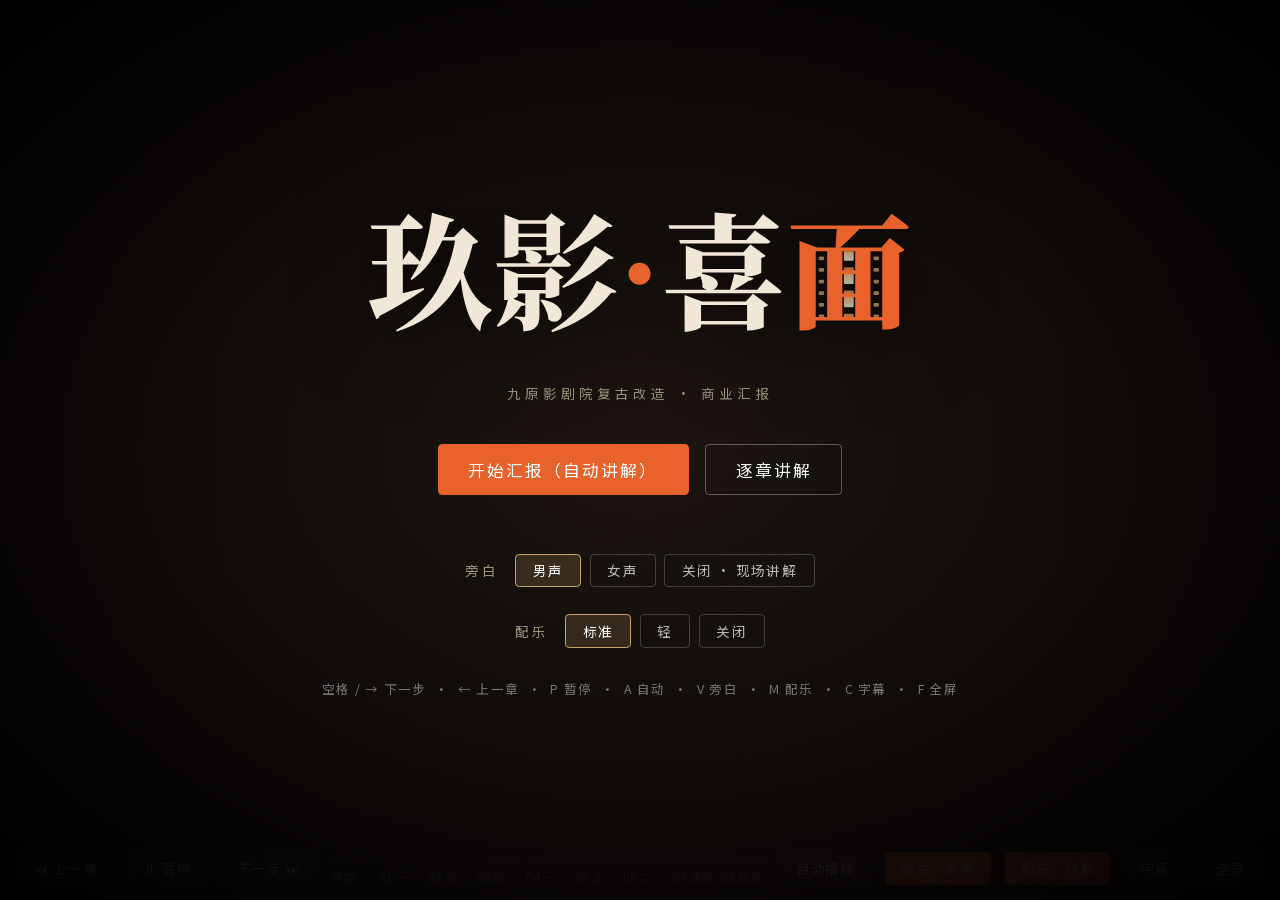
==== commit 2730bf87: "更新玖影·喜面商业汇报网页版 Co-Authored-By: Claude Fable 5.2 <noreply@anthropic.com>" ====
--- a/index.html
+++ b/index.html
@@ -5,6 +5,13 @@
 <link rel="icon" href="data:image/svg+xml,%3Csvg xmlns='http://www.w3.org/2000/svg' viewBox='0 0 64 64'%3E%3Crect width='64' height='64' rx='13' fill='%23e8622c'/%3E%3Crect x='10' y='10' width='44' height='44' rx='4' fill='%23120f0d'/%3E%3Cg fill='%23ffd9a0'%3E%3Crect x='24' y='13' width='16' height='10' rx='2'/%3E%3Crect x='24' y='27' width='16' height='10' rx='2'/%3E%3Crect x='24' y='41' width='16' height='10' rx='2'/%3E%3C/g%3E%3Cg fill='%23c9a46a'%3E%3Crect x='14' y='15' width='5' height='4' rx='1'/%3E%3Crect x='14' y='25' width='5' height='4' rx='1'/%3E%3Crect x='14' y='35' width='5' height='4' rx='1'/%3E%3Crect x='14' y='45' width='5' height='4' rx='1'/%3E%3Crect x='45' y='15' width='5' height='4' rx='1'/%3E%3Crect x='45' y='25' width='5' height='4' rx='1'/%3E%3Crect x='45' y='35' width='5' height='4' rx='1'/%3E%3Crect x='45' y='45' width='5' height='4' rx='1'/%3E%3C/g%3E%3C/svg%3E">
 <meta name="viewport" content="width=device-width, initial-scale=1, viewport-fit=cover">
 <meta name="robots" content="noindex, nofollow">
+<meta name="mobile-web-app-capable" content="yes">
+<meta name="apple-mobile-web-app-capable" content="yes">
+<meta name="apple-mobile-web-app-status-bar-style" content="black-translucent">
+<meta name="apple-mobile-web-app-title" content="玖影·喜面">
+<meta name="theme-color" content="#120f0d">
+<link rel="apple-touch-icon" href="assets/img/icon-180.png">
+<link rel="manifest" href="assets/app.webmanifest">
 <title>玖影·喜面｜九原影剧院复古改造 商业汇报</title>
 <!-- 字体文件有 1MB：用脚本插入，不阻塞首屏显示 -->
 <script>(function(){var l=document.createElement('link');l.rel='stylesheet';l.href='assets/css/fonts.css';l.id='fontsCss';l.onload=function(){l.setAttribute('data-ok','1')};document.head.appendChild(l);})();</script>
@@ -515,11 +522,12 @@
   <div class="dl-n">在微信里如果点了没有反应，请点右上角“…”选择“在浏览器打开”后再下载。</div>
   <button id="dlClose">关闭</button>
 </div></div>
+<div id="toast"></div>
 <div id="rotate"><div class="ph-ico"></div><div>请把手机横过来观看</div><small>横屏后点“开始汇报”，建议打开声音</small></div>
 <div id="start">
   <div class="t" data-logo="tag" id="startLogo" style="width:540px"></div>
   <div class="s">九原影剧院复古改造 · 商业汇报</div>
-  <div class="btns"><button class="pri" id="sManual">开始汇报（逐章）</button><button id="sAuto">自动播放全程</button></div>
+  <div class="btns"><button class="pri" id="sAuto">开始汇报（自动讲解）</button><button id="sManual">逐章讲解</button></div>
   <div class="ld" id="ld"></div>
   <div class="vsel"><span>旁白</span><button data-v="m">男声</button><button data-v="f">女声</button><button data-v="off">关闭 · 现场讲解</button></div>
   <div class="vsel msel"><span>配乐</span><button data-v="std">标准</button><button data-v="low">轻</button><button data-v="off">关闭</button></div>
--- a/assets/css/style.css
+++ b/assets/css/style.css
@@ -359,3 +359,9 @@
 #dl .dl-n { font-size: 11.5px; line-height: 1.7; color: var(--muted); margin-top: 14px; }
 #dl button { display: block; margin: 16px auto 0; font: inherit; font-size: 13px; letter-spacing: .3em; padding: 8px 26px; cursor: pointer; background: transparent; color: #ccc; border: 1px solid rgba(255,255,255,.25); border-radius: 4px; }
 body.print #dl { display: none !important; }
+
+
+/* 提示条 */
+#toast { position: fixed; left: 50%; bottom: 84px; transform: translateX(-50%); z-index: 400; max-width: min(560px, 86vw); padding: 12px 18px; font-size: 13.5px; line-height: 1.7;
+  color: #fff; background: rgba(20,16,13,.94); border: 1px solid var(--gold); border-radius: 6px; opacity: 0; pointer-events: none; transition: opacity .4s; }
+#toast.on { opacity: 1; }
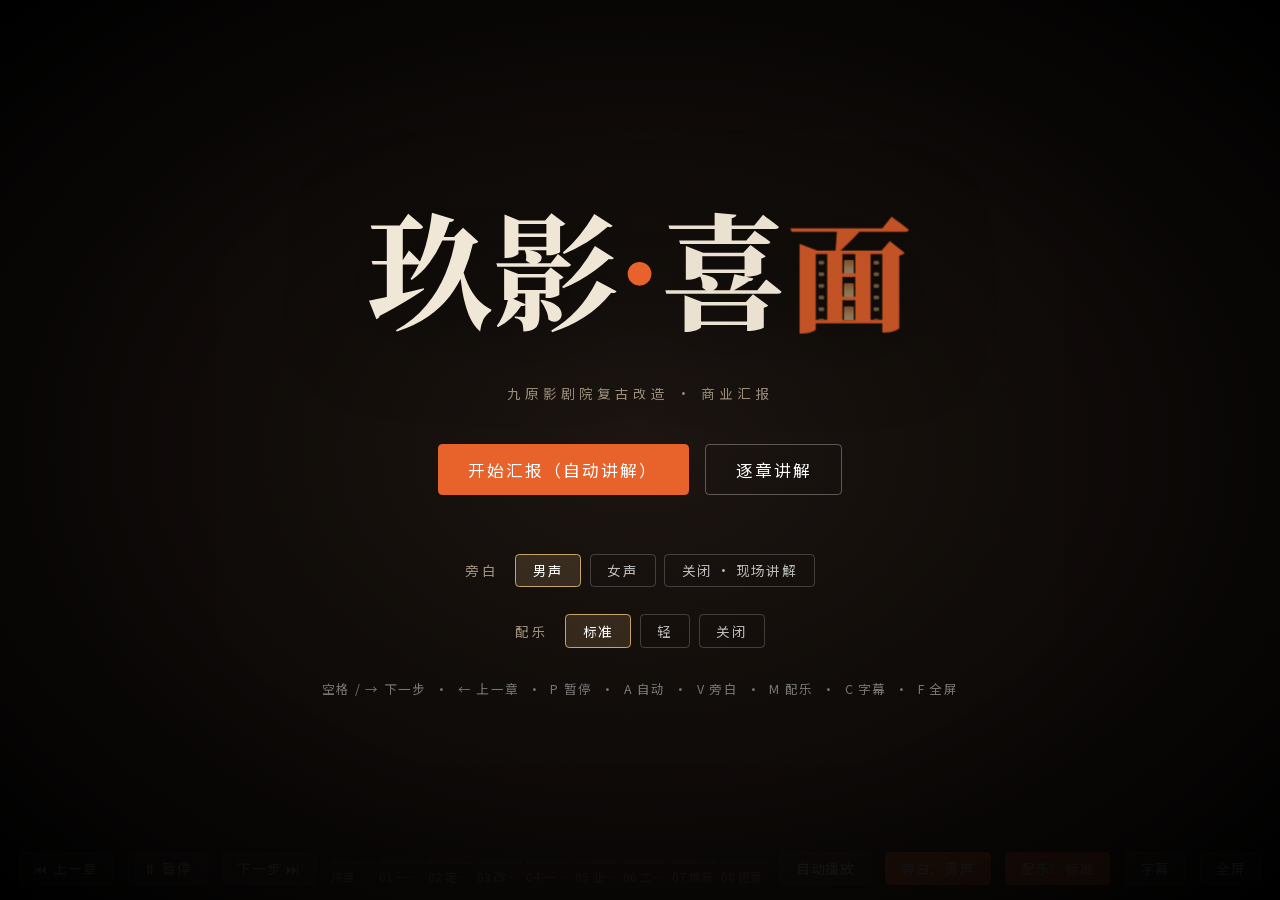
==== commit 94540280: "更新玖影·喜面商业汇报网页版 Co-Authored-By: Claude Fable 5.2 <noreply@anthropic.com>" ====
--- a/index.html
+++ b/index.html
@@ -489,10 +489,14 @@
       <div data-logo style="width:290px;margin:0 auto"></div>
       <div style="margin-top:16px;font-size:13px;letter-spacing:.5em;color:var(--muted)">九原饭店餐饮管理公司 &nbsp;·&nbsp; 谢谢</div>
     </div>
-    <button class="dl-btn" id="bDl" style="top:538px" data-step="3" data-anim="fade" data-delay="3.2">下载资料</button>
-  </div>
-</section>
-
+  </div>
+</section>
+
+<div id="gallery">
+  <div class="g-img"><img alt=""></div><div class="g-img"><img alt=""></div>
+  <div class="g-shade"></div>
+  <div class="g-txt"><div class="g-no"></div><div class="g-t"></div><div class="g-meta"></div><div class="g-hl"></div></div>
+</div>
 <div id="chapterCard"><div class="no"></div><div class="tt"></div><div class="ln"></div></div>
 <div id="caption"></div>
 <div id="prog"><span class="pn"></span><i><b></b></i><span class="pt"></span></div>
@@ -513,15 +517,16 @@
   <button id="bFull" title="全屏（F）">全屏</button>
 </div>
 <div id="hint">下一章 ▶</div>
-<div id="dl"><div class="dl-box">
-  <div class="dl-t">下载资料</div>
-  <a href="downloads/report-a4.pdf" download="玖影喜面-商业汇报-A4横版.pdf" target="_blank"><b>汇报 PDF</b><span>A4 横版 · 23 页 · 19 MB</span></a>
-  <a href="downloads/narration-script.pdf" download="玖影喜面-旁白稿.pdf" target="_blank"><b>旁白稿 PDF</b><span>A4 竖版 · 7 页 · 1.4 MB</span></a>
-  <a href="downloads/video-male.mp4" download="玖影喜面-商业汇报-男声.mp4" target="_blank"><b>汇报视频 · 男声</b><span>9 分 21 秒 · 540p · 24 MB</span></a>
-  <a href="downloads/video-female.mp4" download="玖影喜面-商业汇报-女声.mp4" target="_blank"><b>汇报视频 · 女声</b><span>9 分 24 秒 · 540p · 24 MB</span></a>
-  <div class="dl-n">在微信里如果点了没有反应，请点右上角“…”选择“在浏览器打开”后再下载。</div>
-  <button id="dlClose">关闭</button>
-</div></div>
+<div id="endbar">
+  <div class="dlw" id="dlw">
+    <div class="dl-menu">
+      <a id="dlVideo" href="downloads/video-male-hd.mp4" download="玖影喜面-商业汇报-男声高清.mp4" target="_blank">视频<small>男声 · 1080p 高清</small></a>
+      <a id="dlPdf" href="downloads/report-a4.pdf" download="玖影喜面-商业汇报-A4横版.pdf" target="_blank">文档<small>PDF · A4 横版 23 页</small></a>
+    </div>
+    <button id="bDl">资料下载</button>
+  </div>
+  <button id="bRe">重新讲解 ↺</button>
+</div>
 <div id="toast"></div>
 <div id="rotate"><div class="ph-ico"></div><div>请把手机横过来观看</div><small>横屏后点“开始汇报”，建议打开声音</small></div>
 <div id="start">
--- a/assets/css/style.css
+++ b/assets/css/style.css
@@ -1,281 +1,281 @@
-/* 玖影·喜面 商业汇报 —— 样式
- * 画布：A4 横版 297×210mm = 1123×794 CSS px，屏幕上等比缩放
- */
-:root {
-  --bg: #120f0d;
-  --bg2: #1b1714;
-  --ink: #f1e7d6;
-  --ink2: #d9ccb7;
-  --muted: #9d907d;
-  --line: rgba(241, 231, 214, .16);
-  --accent: #e8622c;
-  --accent2: #f08a4b;
-  --gold: #c9a46a;
-  --red: #8e2a22;
-  --teal: #4e9ba3;
-  --sage: #8ba888;
-  --violet: #9c7bb8;
-  --serif: "JY Serif", "Noto Serif SC", "Source Han Serif SC", "SimSun", serif;
-  --sans: "JY Sans", "Noto Sans SC", "Microsoft YaHei", sans-serif;
-  --W: 1123px;
-  --H: 794px;
-}
-
-* { box-sizing: border-box; margin: 0; padding: 0; }
-html, body { width: 100%; height: 100%; background: #000; overflow: hidden; }
-body { font-family: var(--sans); color: var(--ink); -webkit-font-smoothing: antialiased; }
-img { display: block; }
-
-/* ---------- 舞台（画布） ---------- */
-#viewport { position: fixed; inset: 0; display: flex; align-items: center; justify-content: center; }
-#stage {
-  position: relative; width: var(--W); height: var(--H); flex: none;
-  background: var(--bg); overflow: hidden; transform-origin: center center;
-}
-.page {
-  position: absolute; inset: 0; overflow: hidden; background: var(--bg);
-  visibility: hidden; opacity: 0;
-}
-.page.on { visibility: visible; opacity: 1; }
-
-/* 胶片颗粒 + 暗角（全局叠加） */
-#grain {
-  position: absolute; inset: -50%; pointer-events: none; z-index: 50; opacity: .07; mix-blend-mode: overlay;
-  background-image: url("data:image/svg+xml;utf8,<svg xmlns='http://www.w3.org/2000/svg' width='160' height='160'><filter id='n'><feTurbulence type='fractalNoise' baseFrequency='.9' numOctaves='2' stitchTiles='stitch'/></filter><rect width='100%' height='100%' filter='url(%23n)'/></svg>");
-  animation: grain 1.2s steps(6) infinite;
-}
-@keyframes grain { 0%{transform:translate(0,0)} 20%{transform:translate(-3%,2%)} 40%{transform:translate(2%,-3%)} 60%{transform:translate(-2%,-1%)} 80%{transform:translate(3%,3%)} 100%{transform:translate(0,0)} }
-#vignette { position: absolute; inset: 0; pointer-events: none; z-index: 49; box-shadow: inset 0 0 160px rgba(0,0,0,.55); }
-
-/* ---------- 页眉页脚 ---------- */
-.pg-head { position: absolute; left: 44px; top: 30px; display: flex; align-items: center; gap: 14px; z-index: 20;
-  font-size: 11px; letter-spacing: .18em; color: var(--muted); }
-.pg-head .brand { font-family: var(--serif); font-weight: 700; color: var(--ink); letter-spacing: .12em; font-size: 13px; }
-.pg-head .sep { width: 26px; height: 1px; background: var(--gold); opacity: .7; }
-.pg-num { position: absolute; right: 44px; bottom: 26px; z-index: 20; font-size: 11px; letter-spacing: .2em; color: var(--muted);
-  font-variant-numeric: tabular-nums; }
-.pg-num b { color: var(--ink); font-weight: 600; }
-.page.light .pg-head, .page.light .pg-num { color: rgba(241,231,214,.75); }
-.page.noframe .pg-head, .page.noframe .pg-num { display: none; }
-
-/* ---------- 文字体系 ---------- */
-.eyebrow { font-size: 12px; letter-spacing: .32em; color: var(--gold); text-transform: uppercase; }
-.eyebrow::before { content: ""; display: inline-block; width: 22px; height: 1px; background: var(--gold); vertical-align: middle; margin-right: 10px; }
-.h1 { font-family: var(--serif); font-weight: 800; letter-spacing: .04em; line-height: 1.05; }
-.h2 { font-family: var(--serif); font-weight: 700; font-size: 40px; line-height: 1.22; letter-spacing: .03em; }
-.h3 { font-family: var(--serif); font-weight: 700; font-size: 22px; line-height: 1.3; letter-spacing: .04em; }
-.p { font-size: 15px; line-height: 1.85; color: var(--ink2); }
-.p.s { font-size: 13px; line-height: 1.75; }
-.lead { font-family: var(--serif); font-size: 26px; line-height: 1.5; color: var(--ink); }
-.accent { color: var(--accent); }
-.gold { color: var(--gold); }
-.num { font-family: var(--serif); font-weight: 800; font-variant-numeric: lining-nums tabular-nums; letter-spacing: -.01em; }
-.unit { font-size: .42em; font-weight: 600; margin-left: 4px; letter-spacing: 0; color: var(--ink2); }
-.rule { height: 1px; background: linear-gradient(90deg, var(--gold), transparent); opacity: .7; }
-.tag { display: inline-block; font-size: 12px; padding: 4px 10px; border: 1px solid var(--line); border-radius: 999px; color: var(--ink2); letter-spacing: .06em; }
-.abs { position: absolute; }
-
-/* ---------- 图片 ---------- */
-.ph { position: absolute; overflow: hidden; background: #000; }
-.ph img { width: 100%; height: 100%; object-fit: cover; }
-.ph figcaption { position: absolute; left: 0; right: 0; bottom: 0; padding: 26px 14px 10px; font-size: 11.5px; letter-spacing: .1em;
-  color: rgba(241,231,214,.92); background: linear-gradient(transparent, rgba(0,0,0,.72)); }
-.ph.frame { box-shadow: 0 0 0 1px rgba(241,231,214,.14), 0 18px 40px rgba(0,0,0,.45); }
-.bw img { filter: grayscale(1) contrast(1.05) brightness(.9); }
-.full { position: absolute; inset: 0; }
-.full img { width: 100%; height: 100%; object-fit: cover; }
-.shade-b { position: absolute; inset: 0; background: linear-gradient(180deg, rgba(10,8,7,.0) 35%, rgba(10,8,7,.88) 100%); }
-.shade-l { position: absolute; inset: 0; background: linear-gradient(90deg, rgba(10,8,7,.92) 0%, rgba(10,8,7,.65) 38%, rgba(10,8,7,0) 70%); }
-.shade-all { position: absolute; inset: 0; background: rgba(10,8,7,.62); }
-
-/* 胶片齿孔条 */
-.film { position: absolute; left: 0; right: 0; height: 26px; z-index: 6;
-  background: #0b0908 radial-gradient(circle, transparent 0, transparent 0) ;
-  background-image: repeating-linear-gradient(90deg, transparent 0 14px, rgba(241,231,214,.10) 14px 30px, transparent 30px 44px);
-  background-size: 44px 12px; background-repeat: repeat-x; background-position: 0 7px; }
-.film.top { top: 0; } .film.bottom { bottom: 0; }
-
-/* ---------- 封面 ---------- */
-.cover .bg { position: absolute; inset: 0; }
-.cover .bg img { width: 100%; height: 100%; object-fit: cover; }
-.curtain { position: absolute; top: 0; bottom: 0; width: 51%; z-index: 8;
-  background:
-    linear-gradient(180deg, rgba(0,0,0,.35), rgba(0,0,0,0) 18%, rgba(0,0,0,0) 80%, rgba(0,0,0,.5)),
-    repeating-linear-gradient(90deg, #5c1210 0 10px, #8e2219 22px, #a52b20 30px, #7a1b15 40px, #5c1210 52px);
-  box-shadow: inset 0 0 60px rgba(0,0,0,.6); }
-.curtain.l { left: 0; } .curtain.r { right: 0; }
-.cv-kicker { position: absolute; left: 70px; top: 238px; font-size: 13px; letter-spacing: .5em; color: var(--gold); }
-.cv-title { position: absolute; left: 64px; top: 268px; font-size: 112px; color: var(--ink); text-shadow: 0 6px 40px rgba(0,0,0,.5); }
-.cv-sub { position: absolute; left: 70px; top: 418px; font-family: var(--serif); font-size: 24px; line-height: 1.7; letter-spacing: .12em; color: var(--ink); }
-.cv-meta { position: absolute; left: 70px; bottom: 74px; font-size: 12px; letter-spacing: .4em; color: var(--muted); }
-.cv-line { position: absolute; left: 70px; top: 404px; width: 360px; }
-
-/* ---------- 通用卡片 ---------- */
-.card { position: absolute; padding: 20px 22px; background: rgba(27,23,20,.78); border: 1px solid var(--line); backdrop-filter: blur(6px); }
-.card .k { font-size: 12px; letter-spacing: .2em; color: var(--muted); }
-.card .v { font-family: var(--serif); font-size: 40px; font-weight: 800; color: var(--ink); line-height: 1.15; margin-top: 4px; }
-.card .v small { font-size: 15px; font-weight: 600; margin-left: 4px; color: var(--ink2); }
-.card .d { font-size: 12.5px; color: var(--ink2); margin-top: 6px; line-height: 1.6; }
-
-.stat-col { position: absolute; display: flex; flex-direction: column; gap: 12px; }
-.stat-col .card { position: relative; }
-
-/* 地图标注 */
-.map { position: absolute; overflow: hidden; }
-.map img { width: 100%; height: 100%; object-fit: cover; filter: saturate(.75) brightness(.78) contrast(1.05); }
-.map svg { position: absolute; inset: 0; width: 100%; height: 100%; }
-.poi { position: absolute; transform: translate(-50%, -50%); font-size: 12px; padding: 5px 10px; border-radius: 999px; white-space: nowrap;
-  background: rgba(18,15,13,.86); border: 1px solid rgba(241,231,214,.25); color: var(--ink); letter-spacing: .06em; }
-.poi.hot { background: var(--accent); border-color: var(--accent); color: #fff; font-weight: 700; }
-.poi i { display: inline-block; width: 6px; height: 6px; border-radius: 50%; background: var(--gold); margin-right: 6px; vertical-align: middle; }
-
-/* 列表 */
-.list { list-style: none; }
-.list li { position: relative; padding-left: 18px; font-size: 14.5px; line-height: 1.7; color: var(--ink2); margin-bottom: 8px; }
-.list li::before { content: ""; position: absolute; left: 0; top: 11px; width: 8px; height: 1px; background: var(--accent); }
-.list li b { color: var(--ink); font-weight: 700; }
-
-/* 定位四句 */
-.quad { position: absolute; left: 70px; top: 250px; width: 980px; display: grid; grid-template-columns: repeat(4, 1fr); gap: 0; }
-.quad .q { padding: 0 22px; border-left: 1px solid var(--line); }
-.quad .q:first-child { border-left: none; padding-left: 0; }
-.quad .q .big { font-family: var(--serif); font-size: 46px; font-weight: 800; letter-spacing: .06em; line-height: 1.2; }
-.quad .q .big em { font-style: normal; color: var(--accent); }
-.quad .q .s { font-size: 13px; color: var(--ink2); line-height: 1.7; margin-top: 14px; }
-
-/* 维恩 */
-.venn { position: absolute; left: 70px; top: 170px; width: 470px; height: 470px; }
-.venn .c { position: absolute; width: 270px; height: 270px; border-radius: 50%; display: flex; align-items: center; justify-content: center;
-  text-align: center; font-family: var(--serif); font-size: 21px; font-weight: 700; line-height: 1.35; mix-blend-mode: screen; }
-.venn .c span { display: block; width: 130px; }
-.venn .c1 { left: 100px; top: 0; background: radial-gradient(circle at 50% 40%, rgba(232,98,44,.55), rgba(232,98,44,.18)); padding-bottom: 80px; }
-.venn .c2 { left: 0; top: 175px; background: radial-gradient(circle at 50% 40%, rgba(201,164,106,.55), rgba(201,164,106,.16)); padding-right: 80px; padding-top: 50px; }
-.venn .c3 { left: 200px; top: 175px; background: radial-gradient(circle at 50% 40%, rgba(78,155,163,.55), rgba(78,155,163,.16)); padding-left: 80px; padding-top: 50px; }
-.venn .core { position: absolute; left: 175px; top: 196px; width: 120px; text-align: center; font-family: var(--serif); font-weight: 800; font-size: 18px; color: #fff; letter-spacing: .08em; }
-
-.bench { position: absolute; left: 600px; top: 200px; width: 460px; }
-.bench .row { display: grid; grid-template-columns: 1fr 34px 1fr; align-items: center; padding: 16px 0; border-bottom: 1px solid var(--line); }
-.bench .row .a { font-family: var(--serif); font-size: 19px; font-weight: 700; }
-.bench .row .arr { color: var(--accent); text-align: center; font-size: 18px; }
-.bench .row .b { font-size: 15px; color: var(--ink2); }
-
-/* 三栏策略 */
-.tri { position: absolute; left: 50px; right: 50px; top: 230px; display: grid; grid-template-columns: repeat(3, 1fr); gap: 22px; }
-.tri .col { position: relative; }
-.tri .col .ph { position: relative; height: 210px; }
-.tri .col .t { font-family: var(--serif); font-size: 30px; font-weight: 800; margin: 18px 0 8px; letter-spacing: .1em; }
-.tri .col .t small { font-family: var(--sans); font-size: 12px; letter-spacing: .3em; color: var(--muted); margin-left: 10px; font-weight: 400; }
-.tri .col .p { font-size: 13.5px; line-height: 1.8; }
-.tri .col .bar { height: 3px; width: 46px; margin-top: 14px; }
-
-/* 平面图页 */
-.plan { position: absolute; }
-.plan img { width: 100%; height: 100%; object-fit: contain; }
-.plan svg { position: absolute; inset: 0; width: 100%; height: 100%; overflow: visible; }
-.legend { position: absolute; display: flex; gap: 18px; font-size: 12px; color: var(--ink2); letter-spacing: .06em; }
-.legend span::before { content: ""; display: inline-block; width: 10px; height: 10px; margin-right: 6px; vertical-align: -1px; background: var(--c); }
-
-/* 数据条 */
-.kpis { position: absolute; display: grid; gap: 0; }
-.kpi { padding: 4px 22px; border-left: 1px solid var(--line); }
-.kpi:first-child { border-left: none; padding-left: 0; }
-.kpi .n { font-family: var(--serif); font-weight: 800; font-size: 44px; line-height: 1.05; }
-.kpi .n small { font-size: 16px; font-weight: 600; margin-left: 4px; color: var(--ink2); }
-.kpi .l { font-size: 12px; color: var(--muted); letter-spacing: .14em; margin-top: 6px; }
-
-/* 产品卡 */
-.prod { position: absolute; left: 50px; right: 50px; top: 200px; bottom: 70px; display: grid; grid-template-columns: 1.55fr 1fr 1fr; grid-template-rows: 1fr 1fr; gap: 14px; }
-.prod .pc { position: relative; padding: 22px 22px; border: 1px solid var(--line); background: linear-gradient(160deg, rgba(232,98,44,.08), rgba(27,23,20,.6)); overflow: hidden; }
-.prod .pc.main { grid-row: span 2; background: linear-gradient(160deg, rgba(232,98,44,.22), rgba(27,23,20,.7)); }
-.prod .pc .role { font-size: 11.5px; letter-spacing: .3em; color: var(--gold); }
-.prod .pc .nm { font-family: var(--serif); font-size: 26px; font-weight: 800; margin: 8px 0 10px; }
-.prod .pc.main .nm { font-size: 38px; }
-.prod .pc .items { font-size: 13.5px; line-height: 1.85; color: var(--ink2); }
-.prod .pc.main .items { display: grid; grid-template-columns: repeat(2, 1fr); gap: 6px 18px; font-size: 16px; margin-top: 18px; }
-.prod .pc.main .items span { padding: 8px 0; border-bottom: 1px dashed rgba(241,231,214,.15); font-family: var(--serif); }
-.prod .pc .no { position: absolute; right: 16px; bottom: 6px; font-family: var(--serif); font-size: 64px; font-weight: 800; color: rgba(241,231,214,.05); }
-
-/* 时间轴 */
-.tl { position: absolute; left: 70px; right: 70px; top: 300px; height: 300px; }
-.tl .axis { position: absolute; left: 0; right: 0; top: 92px; height: 2px; background: linear-gradient(90deg, #f3c27a, var(--accent) 50%, #3d2d6e); }
-.tl .node { position: absolute; top: 0; width: 180px; transform: translateX(-50%); text-align: center; }
-.tl .node .t { font-family: var(--serif); font-size: 26px; font-weight: 800; }
-.tl .node .h { font-size: 11px; letter-spacing: .3em; color: var(--muted); margin-top: 4px; }
-.tl .node .dot { width: 16px; height: 16px; border-radius: 50%; margin: 24px auto 0; background: var(--ink); box-shadow: 0 0 0 6px rgba(241,231,214,.12), 0 0 24px var(--c); background: var(--c); }
-.tl .node .w { font-size: 13.5px; line-height: 1.75; color: var(--ink2); margin-top: 22px; }
-
-/* 对比 */
-.cmp { position: absolute; inset: 0; }
-.cmp .after { position: absolute; inset: 0; clip-path: inset(0 0 0 100%); }
-.cmp .bar { position: absolute; top: 0; bottom: 0; left: 100%; width: 2px; background: var(--ink); box-shadow: 0 0 20px rgba(255,255,255,.6); }
-.cmp .lb { position: absolute; top: 90px; font-size: 13px; letter-spacing: .4em; padding: 6px 14px; background: rgba(0,0,0,.55); border: 1px solid rgba(255,255,255,.2); }
-
-/* 3D 宿主 */
-.three-host { position: absolute; inset: 0; }
-.three-host canvas { width: 100% !important; height: 100% !important; display: block; }
-.three-host img.still { position: absolute; inset: 0; width: 100%; height: 100%; object-fit: cover; }
-.label3d { position: absolute; transform: translate(-50%, -100%); pointer-events: none; font-size: 12.5px; letter-spacing: .08em; white-space: nowrap;
-  padding: 5px 10px; background: rgba(18,15,13,.85); border-left: 2px solid var(--c, var(--accent)); color: var(--ink); }
-.label3d b { font-family: var(--serif); font-size: 15px; margin-right: 6px; }
-
-/* 章节过场 */
-#chapterCard { position: absolute; inset: 0; z-index: 40; display: flex; flex-direction: column; align-items: center; justify-content: center;
-  background: radial-gradient(ellipse at center, #241c17 0%, #0c0a09 70%); visibility: hidden; }
-#chapterCard .no { font-family: var(--serif); font-size: 150px; font-weight: 800; line-height: 1; color: transparent; -webkit-text-stroke: 1px rgba(232,98,44,.85); }
-#chapterCard .tt { font-family: var(--serif); font-size: 40px; font-weight: 700; letter-spacing: .25em; margin-top: 18px; }
-#chapterCard .ln { width: 0; height: 1px; background: var(--gold); margin-top: 26px; }
-
-/* 字幕 */
-#caption { position: absolute; left: 50%; bottom: 46px; transform: translateX(-50%); z-index: 45; max-width: 860px; text-align: center;
-  font-size: 17px; line-height: 1.6; padding: 8px 18px; background: rgba(0,0,0,.62); color: #fff; border-radius: 4px; display: none; }
-body.cap #caption.has { display: block; }
-
-/* ---------- 控制条（不进入画布，不进入 PDF） ---------- */
-#ui { position: fixed; left: 0; right: 0; bottom: 0; z-index: 100; padding: 10px 18px 14px; display: flex; align-items: center; gap: 14px;
-  background: linear-gradient(transparent, rgba(0,0,0,.85)); color: #ddd; font-size: 13px; transition: opacity .4s; }
-body.idle #ui { opacity: 0; }
-#ui button { background: rgba(255,255,255,.08); border: 1px solid rgba(255,255,255,.18); color: #eee; padding: 7px 14px; border-radius: 4px;
-  font: inherit; cursor: pointer; letter-spacing: .06em; }
-#ui button:hover { background: rgba(255,255,255,.18); }
-#ui button.on { background: var(--accent); border-color: var(--accent); color: #fff; }
-#chapters { display: flex; gap: 4px; flex: 1; overflow: hidden; }
-#chapters .ch { flex: 1; min-width: 0; cursor: pointer; padding-top: 8px; color: #999; font-size: 11.5px; white-space: nowrap; overflow: hidden; text-overflow: ellipsis; }
-#chapters .ch .bar { height: 3px; background: rgba(255,255,255,.15); margin-bottom: 6px; position: relative; overflow: hidden; }
-#chapters .ch .bar i { position: absolute; left: 0; top: 0; bottom: 0; width: 0; background: var(--accent); }
-#chapters .ch.cur { color: #fff; }
-#hint { position: fixed; right: 26px; bottom: 74px; z-index: 101; padding: 12px 20px; background: var(--accent); color: #fff; font-size: 15px;
-  letter-spacing: .1em; border-radius: 4px; cursor: pointer; display: none; box-shadow: 0 8px 30px rgba(232,98,44,.4); animation: pulse 1.6s infinite; }
-@keyframes pulse { 50% { transform: translateY(-3px); box-shadow: 0 12px 36px rgba(232,98,44,.6); } }
-
-#start { position: fixed; inset: 0; z-index: 200; display: flex; flex-direction: column; align-items: center; justify-content: center; gap: 22px;
-  background: radial-gradient(ellipse at center, rgba(30,22,18,.92), rgba(0,0,0,.96)); }
-#start .t { font-family: var(--serif); font-size: 56px; font-weight: 800; letter-spacing: .1em; }
-#start .s { color: var(--muted); letter-spacing: .3em; font-size: 13px; }
-#start .btns { display: flex; gap: 16px; margin-top: 18px; }
-#start button { font: inherit; font-size: 16px; letter-spacing: .12em; padding: 14px 28px; border-radius: 4px; cursor: pointer; border: 1px solid rgba(255,255,255,.3);
-  background: transparent; color: #fff; }
-#start button.pri { background: var(--accent); border-color: var(--accent); }
-#start .keys { color: #777; font-size: 12px; letter-spacing: .1em; margin-top: 10px; }
-
-/* ---------- 打印 / PDF ---------- */
-@page { size: 297mm 210mm; margin: 0; }
-body.print { overflow: visible; height: auto; background: var(--bg); }
-body.print #viewport { position: static; display: block; }
-body.print #stage { width: auto; height: auto; overflow: visible; transform: none !important; background: none; }
-body.print .page { position: relative; visibility: visible; opacity: 1; width: var(--W); height: var(--H); page-break-after: always; break-after: page; }
-body.print #ui, body.print #hint, body.print #start, body.print #chapterCard, body.print #caption, body.print .curtain, body.print #grain { display: none !important; }
-body.print #vignette { display: none; }
-body.print .page::after { content: ""; position: absolute; inset: 0; pointer-events: none; box-shadow: inset 0 0 140px rgba(0,0,0,.45); z-index: 30; }
-
-/* —— 精修 —— */
-.curtain::after { content: ""; position: absolute; left: 0; right: 0; bottom: 26px; height: 16px;
-  background: repeating-linear-gradient(90deg, #c9a46a 0 3px, #8a6a35 3px 6px); box-shadow: 0 -3px 0 #e2c48a, 0 6px 14px rgba(0,0,0,.5); opacity: .9; }
-.curtain.l { box-shadow: inset -40px 0 60px rgba(0,0,0,.55), inset 0 0 60px rgba(0,0,0,.6); }
-.curtain.r { box-shadow: inset 40px 0 60px rgba(0,0,0,.55), inset 0 0 60px rgba(0,0,0,.6); }
-#chapterCard::before { content: ""; position: absolute; top: 0; bottom: 0; left: -40%; width: 30%; transform: skewX(-18deg);
-  background: linear-gradient(90deg, transparent, rgba(255,214,160,.09), transparent); animation: sweep 2.6s ease-in-out infinite; }
-@keyframes sweep { 0% { left: -40%; } 100% { left: 120%; } }
-#chapterCard .no { text-shadow: 0 0 60px rgba(232,98,44,.35); }
+/* 玖影·喜面 商业汇报 —— 样式
+ * 画布：A4 横版 297×210mm = 1123×794 CSS px，屏幕上等比缩放
+ */
+:root {
+  --bg: #120f0d;
+  --bg2: #1b1714;
+  --ink: #f1e7d6;
+  --ink2: #d9ccb7;
+  --muted: #9d907d;
+  --line: rgba(241, 231, 214, .16);
+  --accent: #e8622c;
+  --accent2: #f08a4b;
+  --gold: #c9a46a;
+  --red: #8e2a22;
+  --teal: #4e9ba3;
+  --sage: #8ba888;
+  --violet: #9c7bb8;
+  --serif: "JY Serif", "Noto Serif SC", "Source Han Serif SC", "SimSun", serif;
+  --sans: "JY Sans", "Noto Sans SC", "Microsoft YaHei", sans-serif;
+  --W: 1123px;
+  --H: 794px;
+}
+
+* { box-sizing: border-box; margin: 0; padding: 0; }
+html, body { width: 100%; height: 100%; background: #000; overflow: hidden; }
+body { font-family: var(--sans); color: var(--ink); -webkit-font-smoothing: antialiased; }
+img { display: block; }
+
+/* ---------- 舞台（画布） ---------- */
+#viewport { position: fixed; inset: 0; display: flex; align-items: center; justify-content: center; }
+#stage {
+  position: relative; width: var(--W); height: var(--H); flex: none;
+  background: var(--bg); overflow: hidden; transform-origin: center center;
+}
+.page {
+  position: absolute; inset: 0; overflow: hidden; background: var(--bg);
+  visibility: hidden; opacity: 0;
+}
+.page.on { visibility: visible; opacity: 1; }
+
+/* 胶片颗粒 + 暗角（全局叠加） */
+#grain {
+  position: absolute; inset: -50%; pointer-events: none; z-index: 50; opacity: .07; mix-blend-mode: overlay;
+  background-image: url("data:image/svg+xml;utf8,<svg xmlns='http://www.w3.org/2000/svg' width='160' height='160'><filter id='n'><feTurbulence type='fractalNoise' baseFrequency='.9' numOctaves='2' stitchTiles='stitch'/></filter><rect width='100%' height='100%' filter='url(%23n)'/></svg>");
+  animation: grain 1.2s steps(6) infinite;
+}
+@keyframes grain { 0%{transform:translate(0,0)} 20%{transform:translate(-3%,2%)} 40%{transform:translate(2%,-3%)} 60%{transform:translate(-2%,-1%)} 80%{transform:translate(3%,3%)} 100%{transform:translate(0,0)} }
+#vignette { position: absolute; inset: 0; pointer-events: none; z-index: 49; box-shadow: inset 0 0 160px rgba(0,0,0,.55); }
+
+/* ---------- 页眉页脚 ---------- */
+.pg-head { position: absolute; left: 44px; top: 30px; display: flex; align-items: center; gap: 14px; z-index: 20;
+  font-size: 11px; letter-spacing: .18em; color: var(--muted); }
+.pg-head .brand { font-family: var(--serif); font-weight: 700; color: var(--ink); letter-spacing: .12em; font-size: 13px; }
+.pg-head .sep { width: 26px; height: 1px; background: var(--gold); opacity: .7; }
+.pg-num { position: absolute; right: 44px; bottom: 26px; z-index: 20; font-size: 11px; letter-spacing: .2em; color: var(--muted);
+  font-variant-numeric: tabular-nums; }
+.pg-num b { color: var(--ink); font-weight: 600; }
+.page.light .pg-head, .page.light .pg-num { color: rgba(241,231,214,.75); }
+.page.noframe .pg-head, .page.noframe .pg-num { display: none; }
+
+/* ---------- 文字体系 ---------- */
+.eyebrow { font-size: 12px; letter-spacing: .32em; color: var(--gold); text-transform: uppercase; }
+.eyebrow::before { content: ""; display: inline-block; width: 22px; height: 1px; background: var(--gold); vertical-align: middle; margin-right: 10px; }
+.h1 { font-family: var(--serif); font-weight: 800; letter-spacing: .04em; line-height: 1.05; }
+.h2 { font-family: var(--serif); font-weight: 700; font-size: 40px; line-height: 1.22; letter-spacing: .03em; }
+.h3 { font-family: var(--serif); font-weight: 700; font-size: 22px; line-height: 1.3; letter-spacing: .04em; }
+.p { font-size: 15px; line-height: 1.85; color: var(--ink2); }
+.p.s { font-size: 13px; line-height: 1.75; }
+.lead { font-family: var(--serif); font-size: 26px; line-height: 1.5; color: var(--ink); }
+.accent { color: var(--accent); }
+.gold { color: var(--gold); }
+.num { font-family: var(--serif); font-weight: 800; font-variant-numeric: lining-nums tabular-nums; letter-spacing: -.01em; }
+.unit { font-size: .42em; font-weight: 600; margin-left: 4px; letter-spacing: 0; color: var(--ink2); }
+.rule { height: 1px; background: linear-gradient(90deg, var(--gold), transparent); opacity: .7; }
+.tag { display: inline-block; font-size: 12px; padding: 4px 10px; border: 1px solid var(--line); border-radius: 999px; color: var(--ink2); letter-spacing: .06em; }
+.abs { position: absolute; }
+
+/* ---------- 图片 ---------- */
+.ph { position: absolute; overflow: hidden; background: #000; }
+.ph img { width: 100%; height: 100%; object-fit: cover; }
+.ph figcaption { position: absolute; left: 0; right: 0; bottom: 0; padding: 26px 14px 10px; font-size: 11.5px; letter-spacing: .1em;
+  color: rgba(241,231,214,.92); background: linear-gradient(transparent, rgba(0,0,0,.72)); }
+.ph.frame { box-shadow: 0 0 0 1px rgba(241,231,214,.14), 0 18px 40px rgba(0,0,0,.45); }
+.bw img { filter: grayscale(1) contrast(1.05) brightness(.9); }
+.full { position: absolute; inset: 0; }
+.full img { width: 100%; height: 100%; object-fit: cover; }
+.shade-b { position: absolute; inset: 0; background: linear-gradient(180deg, rgba(10,8,7,.0) 35%, rgba(10,8,7,.88) 100%); }
+.shade-l { position: absolute; inset: 0; background: linear-gradient(90deg, rgba(10,8,7,.92) 0%, rgba(10,8,7,.65) 38%, rgba(10,8,7,0) 70%); }
+.shade-all { position: absolute; inset: 0; background: rgba(10,8,7,.62); }
+
+/* 胶片齿孔条 */
+.film { position: absolute; left: 0; right: 0; height: 26px; z-index: 6;
+  background: #0b0908 radial-gradient(circle, transparent 0, transparent 0) ;
+  background-image: repeating-linear-gradient(90deg, transparent 0 14px, rgba(241,231,214,.10) 14px 30px, transparent 30px 44px);
+  background-size: 44px 12px; background-repeat: repeat-x; background-position: 0 7px; }
+.film.top { top: 0; } .film.bottom { bottom: 0; }
+
+/* ---------- 封面 ---------- */
+.cover .bg { position: absolute; inset: 0; }
+.cover .bg img { width: 100%; height: 100%; object-fit: cover; }
+.curtain { position: absolute; top: 0; bottom: 0; width: 51%; z-index: 8;
+  background:
+    linear-gradient(180deg, rgba(0,0,0,.35), rgba(0,0,0,0) 18%, rgba(0,0,0,0) 80%, rgba(0,0,0,.5)),
+    repeating-linear-gradient(90deg, #5c1210 0 10px, #8e2219 22px, #a52b20 30px, #7a1b15 40px, #5c1210 52px);
+  box-shadow: inset 0 0 60px rgba(0,0,0,.6); }
+.curtain.l { left: 0; } .curtain.r { right: 0; }
+.cv-kicker { position: absolute; left: 70px; top: 238px; font-size: 13px; letter-spacing: .5em; color: var(--gold); }
+.cv-title { position: absolute; left: 64px; top: 268px; font-size: 112px; color: var(--ink); text-shadow: 0 6px 40px rgba(0,0,0,.5); }
+.cv-sub { position: absolute; left: 70px; top: 418px; font-family: var(--serif); font-size: 24px; line-height: 1.7; letter-spacing: .12em; color: var(--ink); }
+.cv-meta { position: absolute; left: 70px; bottom: 74px; font-size: 12px; letter-spacing: .4em; color: var(--muted); }
+.cv-line { position: absolute; left: 70px; top: 404px; width: 360px; }
+
+/* ---------- 通用卡片 ---------- */
+.card { position: absolute; padding: 20px 22px; background: rgba(27,23,20,.78); border: 1px solid var(--line); backdrop-filter: blur(6px); }
+.card .k { font-size: 12px; letter-spacing: .2em; color: var(--muted); }
+.card .v { font-family: var(--serif); font-size: 40px; font-weight: 800; color: var(--ink); line-height: 1.15; margin-top: 4px; }
+.card .v small { font-size: 15px; font-weight: 600; margin-left: 4px; color: var(--ink2); }
+.card .d { font-size: 12.5px; color: var(--ink2); margin-top: 6px; line-height: 1.6; }
+
+.stat-col { position: absolute; display: flex; flex-direction: column; gap: 12px; }
+.stat-col .card { position: relative; }
+
+/* 地图标注 */
+.map { position: absolute; overflow: hidden; }
+.map img { width: 100%; height: 100%; object-fit: cover; filter: saturate(.75) brightness(.78) contrast(1.05); }
+.map svg { position: absolute; inset: 0; width: 100%; height: 100%; }
+.poi { position: absolute; transform: translate(-50%, -50%); font-size: 12px; padding: 5px 10px; border-radius: 999px; white-space: nowrap;
+  background: rgba(18,15,13,.86); border: 1px solid rgba(241,231,214,.25); color: var(--ink); letter-spacing: .06em; }
+.poi.hot { background: var(--accent); border-color: var(--accent); color: #fff; font-weight: 700; }
+.poi i { display: inline-block; width: 6px; height: 6px; border-radius: 50%; background: var(--gold); margin-right: 6px; vertical-align: middle; }
+
+/* 列表 */
+.list { list-style: none; }
+.list li { position: relative; padding-left: 18px; font-size: 14.5px; line-height: 1.7; color: var(--ink2); margin-bottom: 8px; }
+.list li::before { content: ""; position: absolute; left: 0; top: 11px; width: 8px; height: 1px; background: var(--accent); }
+.list li b { color: var(--ink); font-weight: 700; }
+
+/* 定位四句 */
+.quad { position: absolute; left: 70px; top: 250px; width: 980px; display: grid; grid-template-columns: repeat(4, 1fr); gap: 0; }
+.quad .q { padding: 0 22px; border-left: 1px solid var(--line); }
+.quad .q:first-child { border-left: none; padding-left: 0; }
+.quad .q .big { font-family: var(--serif); font-size: 46px; font-weight: 800; letter-spacing: .06em; line-height: 1.2; }
+.quad .q .big em { font-style: normal; color: var(--accent); }
+.quad .q .s { font-size: 13px; color: var(--ink2); line-height: 1.7; margin-top: 14px; }
+
+/* 维恩 */
+.venn { position: absolute; left: 70px; top: 170px; width: 470px; height: 470px; }
+.venn .c { position: absolute; width: 270px; height: 270px; border-radius: 50%; display: flex; align-items: center; justify-content: center;
+  text-align: center; font-family: var(--serif); font-size: 21px; font-weight: 700; line-height: 1.35; mix-blend-mode: screen; }
+.venn .c span { display: block; width: 130px; }
+.venn .c1 { left: 100px; top: 0; background: radial-gradient(circle at 50% 40%, rgba(232,98,44,.55), rgba(232,98,44,.18)); padding-bottom: 80px; }
+.venn .c2 { left: 0; top: 175px; background: radial-gradient(circle at 50% 40%, rgba(201,164,106,.55), rgba(201,164,106,.16)); padding-right: 80px; padding-top: 50px; }
+.venn .c3 { left: 200px; top: 175px; background: radial-gradient(circle at 50% 40%, rgba(78,155,163,.55), rgba(78,155,163,.16)); padding-left: 80px; padding-top: 50px; }
+.venn .core { position: absolute; left: 175px; top: 196px; width: 120px; text-align: center; font-family: var(--serif); font-weight: 800; font-size: 18px; color: #fff; letter-spacing: .08em; }
+
+.bench { position: absolute; left: 600px; top: 200px; width: 460px; }
+.bench .row { display: grid; grid-template-columns: 1fr 34px 1fr; align-items: center; padding: 16px 0; border-bottom: 1px solid var(--line); }
+.bench .row .a { font-family: var(--serif); font-size: 19px; font-weight: 700; }
+.bench .row .arr { color: var(--accent); text-align: center; font-size: 18px; }
+.bench .row .b { font-size: 15px; color: var(--ink2); }
+
+/* 三栏策略 */
+.tri { position: absolute; left: 50px; right: 50px; top: 230px; display: grid; grid-template-columns: repeat(3, 1fr); gap: 22px; }
+.tri .col { position: relative; }
+.tri .col .ph { position: relative; height: 210px; }
+.tri .col .t { font-family: var(--serif); font-size: 30px; font-weight: 800; margin: 18px 0 8px; letter-spacing: .1em; }
+.tri .col .t small { font-family: var(--sans); font-size: 12px; letter-spacing: .3em; color: var(--muted); margin-left: 10px; font-weight: 400; }
+.tri .col .p { font-size: 13.5px; line-height: 1.8; }
+.tri .col .bar { height: 3px; width: 46px; margin-top: 14px; }
+
+/* 平面图页 */
+.plan { position: absolute; }
+.plan img { width: 100%; height: 100%; object-fit: contain; }
+.plan svg { position: absolute; inset: 0; width: 100%; height: 100%; overflow: visible; }
+.legend { position: absolute; display: flex; gap: 18px; font-size: 12px; color: var(--ink2); letter-spacing: .06em; }
+.legend span::before { content: ""; display: inline-block; width: 10px; height: 10px; margin-right: 6px; vertical-align: -1px; background: var(--c); }
+
+/* 数据条 */
+.kpis { position: absolute; display: grid; gap: 0; }
+.kpi { padding: 4px 22px; border-left: 1px solid var(--line); }
+.kpi:first-child { border-left: none; padding-left: 0; }
+.kpi .n { font-family: var(--serif); font-weight: 800; font-size: 44px; line-height: 1.05; }
+.kpi .n small { font-size: 16px; font-weight: 600; margin-left: 4px; color: var(--ink2); }
+.kpi .l { font-size: 12px; color: var(--muted); letter-spacing: .14em; margin-top: 6px; }
+
+/* 产品卡 */
+.prod { position: absolute; left: 50px; right: 50px; top: 200px; bottom: 70px; display: grid; grid-template-columns: 1.55fr 1fr 1fr; grid-template-rows: 1fr 1fr; gap: 14px; }
+.prod .pc { position: relative; padding: 22px 22px; border: 1px solid var(--line); background: linear-gradient(160deg, rgba(232,98,44,.08), rgba(27,23,20,.6)); overflow: hidden; }
+.prod .pc.main { grid-row: span 2; background: linear-gradient(160deg, rgba(232,98,44,.22), rgba(27,23,20,.7)); }
+.prod .pc .role { font-size: 11.5px; letter-spacing: .3em; color: var(--gold); }
+.prod .pc .nm { font-family: var(--serif); font-size: 26px; font-weight: 800; margin: 8px 0 10px; }
+.prod .pc.main .nm { font-size: 38px; }
+.prod .pc .items { font-size: 13.5px; line-height: 1.85; color: var(--ink2); }
+.prod .pc.main .items { display: grid; grid-template-columns: repeat(2, 1fr); gap: 6px 18px; font-size: 16px; margin-top: 18px; }
+.prod .pc.main .items span { padding: 8px 0; border-bottom: 1px dashed rgba(241,231,214,.15); font-family: var(--serif); }
+.prod .pc .no { position: absolute; right: 16px; bottom: 6px; font-family: var(--serif); font-size: 64px; font-weight: 800; color: rgba(241,231,214,.05); }
+
+/* 时间轴 */
+.tl { position: absolute; left: 70px; right: 70px; top: 300px; height: 300px; }
+.tl .axis { position: absolute; left: 0; right: 0; top: 92px; height: 2px; background: linear-gradient(90deg, #f3c27a, var(--accent) 50%, #3d2d6e); }
+.tl .node { position: absolute; top: 0; width: 180px; transform: translateX(-50%); text-align: center; }
+.tl .node .t { font-family: var(--serif); font-size: 26px; font-weight: 800; }
+.tl .node .h { font-size: 11px; letter-spacing: .3em; color: var(--muted); margin-top: 4px; }
+.tl .node .dot { width: 16px; height: 16px; border-radius: 50%; margin: 24px auto 0; background: var(--ink); box-shadow: 0 0 0 6px rgba(241,231,214,.12), 0 0 24px var(--c); background: var(--c); }
+.tl .node .w { font-size: 13.5px; line-height: 1.75; color: var(--ink2); margin-top: 22px; }
+
+/* 对比 */
+.cmp { position: absolute; inset: 0; }
+.cmp .after { position: absolute; inset: 0; clip-path: inset(0 0 0 100%); }
+.cmp .bar { position: absolute; top: 0; bottom: 0; left: 100%; width: 2px; background: var(--ink); box-shadow: 0 0 20px rgba(255,255,255,.6); }
+.cmp .lb { position: absolute; top: 90px; font-size: 13px; letter-spacing: .4em; padding: 6px 14px; background: rgba(0,0,0,.55); border: 1px solid rgba(255,255,255,.2); }
+
+/* 3D 宿主 */
+.three-host { position: absolute; inset: 0; }
+.three-host canvas { width: 100% !important; height: 100% !important; display: block; }
+.three-host img.still { position: absolute; inset: 0; width: 100%; height: 100%; object-fit: cover; }
+.label3d { position: absolute; transform: translate(-50%, -100%); pointer-events: none; font-size: 12.5px; letter-spacing: .08em; white-space: nowrap;
+  padding: 5px 10px; background: rgba(18,15,13,.85); border-left: 2px solid var(--c, var(--accent)); color: var(--ink); }
+.label3d b { font-family: var(--serif); font-size: 15px; margin-right: 6px; }
+
+/* 章节过场 */
+#chapterCard { position: absolute; inset: 0; z-index: 40; display: flex; flex-direction: column; align-items: center; justify-content: center;
+  background: radial-gradient(ellipse at center, #241c17 0%, #0c0a09 70%); visibility: hidden; }
+#chapterCard .no { font-family: var(--serif); font-size: 150px; font-weight: 800; line-height: 1; color: transparent; -webkit-text-stroke: 1px rgba(232,98,44,.85); }
+#chapterCard .tt { font-family: var(--serif); font-size: 40px; font-weight: 700; letter-spacing: .25em; margin-top: 18px; }
+#chapterCard .ln { width: 0; height: 1px; background: var(--gold); margin-top: 26px; }
+
+/* 字幕 */
+#caption { position: absolute; left: 50%; bottom: 46px; transform: translateX(-50%); z-index: 45; max-width: 860px; text-align: center;
+  font-size: 17px; line-height: 1.6; padding: 8px 18px; background: rgba(0,0,0,.62); color: #fff; border-radius: 4px; display: none; }
+body.cap #caption.has { display: block; }
+
+/* ---------- 控制条（不进入画布，不进入 PDF） ---------- */
+#ui { position: fixed; left: 0; right: 0; bottom: 0; z-index: 100; padding: 10px 18px 14px; display: flex; align-items: center; gap: 14px;
+  background: linear-gradient(transparent, rgba(0,0,0,.85)); color: #ddd; font-size: 13px; transition: opacity .4s; }
+body.idle #ui { opacity: 0; }
+#ui button { background: rgba(255,255,255,.08); border: 1px solid rgba(255,255,255,.18); color: #eee; padding: 7px 14px; border-radius: 4px;
+  font: inherit; cursor: pointer; letter-spacing: .06em; }
+#ui button:hover { background: rgba(255,255,255,.18); }
+#ui button.on { background: var(--accent); border-color: var(--accent); color: #fff; }
+#chapters { display: flex; gap: 4px; flex: 1; overflow: hidden; }
+#chapters .ch { flex: 1; min-width: 0; cursor: pointer; padding-top: 8px; color: #999; font-size: 11.5px; white-space: nowrap; overflow: hidden; text-overflow: ellipsis; }
+#chapters .ch .bar { height: 3px; background: rgba(255,255,255,.15); margin-bottom: 6px; position: relative; overflow: hidden; }
+#chapters .ch .bar i { position: absolute; left: 0; top: 0; bottom: 0; width: 0; background: var(--accent); }
+#chapters .ch.cur { color: #fff; }
+#hint { position: fixed; right: 26px; bottom: 74px; z-index: 101; padding: 12px 20px; background: var(--accent); color: #fff; font-size: 15px;
+  letter-spacing: .1em; border-radius: 4px; cursor: pointer; display: none; box-shadow: 0 8px 30px rgba(232,98,44,.4); animation: pulse 1.6s infinite; }
+@keyframes pulse { 50% { transform: translateY(-3px); box-shadow: 0 12px 36px rgba(232,98,44,.6); } }
+
+#start { position: fixed; inset: 0; z-index: 200; display: flex; flex-direction: column; align-items: center; justify-content: center; gap: 22px;
+  background: radial-gradient(ellipse at center, rgba(30,22,18,.92), rgba(0,0,0,.96)); }
+#start .t { font-family: var(--serif); font-size: 56px; font-weight: 800; letter-spacing: .1em; }
+#start .s { color: var(--muted); letter-spacing: .3em; font-size: 13px; }
+#start .btns { display: flex; gap: 16px; margin-top: 18px; }
+#start button { font: inherit; font-size: 16px; letter-spacing: .12em; padding: 14px 28px; border-radius: 4px; cursor: pointer; border: 1px solid rgba(255,255,255,.3);
+  background: transparent; color: #fff; }
+#start button.pri { background: var(--accent); border-color: var(--accent); }
+#start .keys { color: #777; font-size: 12px; letter-spacing: .1em; margin-top: 10px; }
+
+/* ---------- 打印 / PDF ---------- */
+@page { size: 297mm 210mm; margin: 0; }
+body.print { overflow: visible; height: auto; background: var(--bg); }
+body.print #viewport { position: static; display: block; }
+body.print #stage { width: auto; height: auto; overflow: visible; transform: none !important; background: none; }
+body.print .page { position: relative; visibility: visible; opacity: 1; width: var(--W); height: var(--H); page-break-after: always; break-after: page; }
+body.print #ui, body.print #hint, body.print #start, body.print #chapterCard, body.print #caption, body.print .curtain, body.print #grain { display: none !important; }
+body.print #vignette { display: none; }
+body.print .page::after { content: ""; position: absolute; inset: 0; pointer-events: none; box-shadow: inset 0 0 140px rgba(0,0,0,.45); z-index: 30; }
+
+/* —— 精修 —— */
+.curtain::after { content: ""; position: absolute; left: 0; right: 0; bottom: 26px; height: 16px;
+  background: repeating-linear-gradient(90deg, #c9a46a 0 3px, #8a6a35 3px 6px); box-shadow: 0 -3px 0 #e2c48a, 0 6px 14px rgba(0,0,0,.5); opacity: .9; }
+.curtain.l { box-shadow: inset -40px 0 60px rgba(0,0,0,.55), inset 0 0 60px rgba(0,0,0,.6); }
+.curtain.r { box-shadow: inset 40px 0 60px rgba(0,0,0,.55), inset 0 0 60px rgba(0,0,0,.6); }
+#chapterCard::before { content: ""; position: absolute; top: 0; bottom: 0; left: -40%; width: 30%; transform: skewX(-18deg);
+  background: linear-gradient(90deg, transparent, rgba(255,214,160,.09), transparent); animation: sweep 2.6s ease-in-out infinite; }
+@keyframes sweep { 0% { left: -40%; } 100% { left: 120%; } }
+#chapterCard .no { text-shadow: 0 0 60px rgba(232,98,44,.35); }
 
 /* —— 11-14 补充内容 —— */
 .sched { position: absolute; padding: 16px 18px 8px; background: rgba(18,15,13,.78); border: 1px solid var(--line); border-top: 2px solid var(--gold); backdrop-filter: blur(6px); }
@@ -365,3 +365,30 @@
 #toast { position: fixed; left: 50%; bottom: 84px; transform: translateX(-50%); z-index: 400; max-width: min(560px, 86vw); padding: 12px 18px; font-size: 13.5px; line-height: 1.7;
   color: #fff; background: rgba(20,16,13,.94); border: 1px solid var(--gold); border-radius: 6px; opacity: 0; pointer-events: none; transition: opacity .4s; }
 #toast.on { opacity: 1; }
+
+
+/* —— 结束后的按钮组：资料下载 / 重新讲解（样式与“下一章”提示一致，位于右下角、控制条上方） —— */
+#endbar { position: fixed; right: 26px; bottom: 74px; z-index: 101; display: none; gap: 12px; align-items: flex-end; }
+#endbar.on { display: flex; }
+#endbar button, #endbar .dl-menu a { display: block; padding: 12px 20px; background: var(--accent); color: #fff; font: inherit; font-size: 15px; letter-spacing: .1em; border: none; border-radius: 4px;
+  cursor: pointer; box-shadow: 0 8px 30px rgba(232,98,44,.4); text-decoration: none; white-space: nowrap; }
+#endbar #bRe { animation: pulse 1.6s infinite; }
+#endbar button:hover, #endbar .dl-menu a:hover { background: var(--accent2); }
+#endbar .dlw { position: relative; }
+#endbar .dl-menu { position: absolute; right: 0; bottom: calc(100% + 10px); display: none; flex-direction: column; gap: 8px; align-items: stretch; }
+#endbar .dlw.open .dl-menu { display: flex; }
+#endbar .dl-menu a small { margin-left: 10px; font-size: 11.5px; letter-spacing: .04em; opacity: .85; }
+body.print #endbar, body.print #gallery { display: none !important; }
+
+/* —— 结束后的效果图轮播 —— */
+#gallery { position: absolute; inset: 0; z-index: 35; visibility: hidden; opacity: 0; background: #0c0a09; overflow: hidden; }
+#gallery .g-img { position: absolute; inset: 0; opacity: 0; }
+#gallery .g-img img { width: 100%; height: 100%; object-fit: cover; }
+#gallery .g-shade { position: absolute; inset: 0; background: linear-gradient(28deg, rgba(10,8,7,.86) 0%, rgba(10,8,7,.5) 24%, rgba(10,8,7,0) 52%), linear-gradient(180deg, rgba(10,8,7,.3), rgba(10,8,7,0) 16%); }
+#gallery .g-txt { position: absolute; left: 56px; bottom: 92px; max-width: 560px; }
+#gallery .g-no { font-size: 11px; letter-spacing: .34em; color: var(--gold); }
+#gallery .g-t { font-family: var(--serif); font-size: 36px; font-weight: 800; letter-spacing: .06em; line-height: 1.25; margin-top: 8px; text-shadow: 0 4px 24px rgba(0,0,0,.6); }
+#gallery .g-meta { display: flex; flex-wrap: wrap; gap: 8px; margin-top: 12px; }
+#gallery .g-meta span { font-size: 12.5px; letter-spacing: .06em; padding: 4px 11px; border: 1px solid rgba(241,231,214,.3); background: rgba(18,15,13,.55); }
+#gallery .g-meta span b { font-family: var(--serif); color: var(--accent2); margin-right: 8px; font-weight: 700; }
+#gallery .g-hl { font-size: 14px; line-height: 1.7; color: var(--ink); margin-top: 11px; text-shadow: 0 1px 8px rgba(0,0,0,.85); }
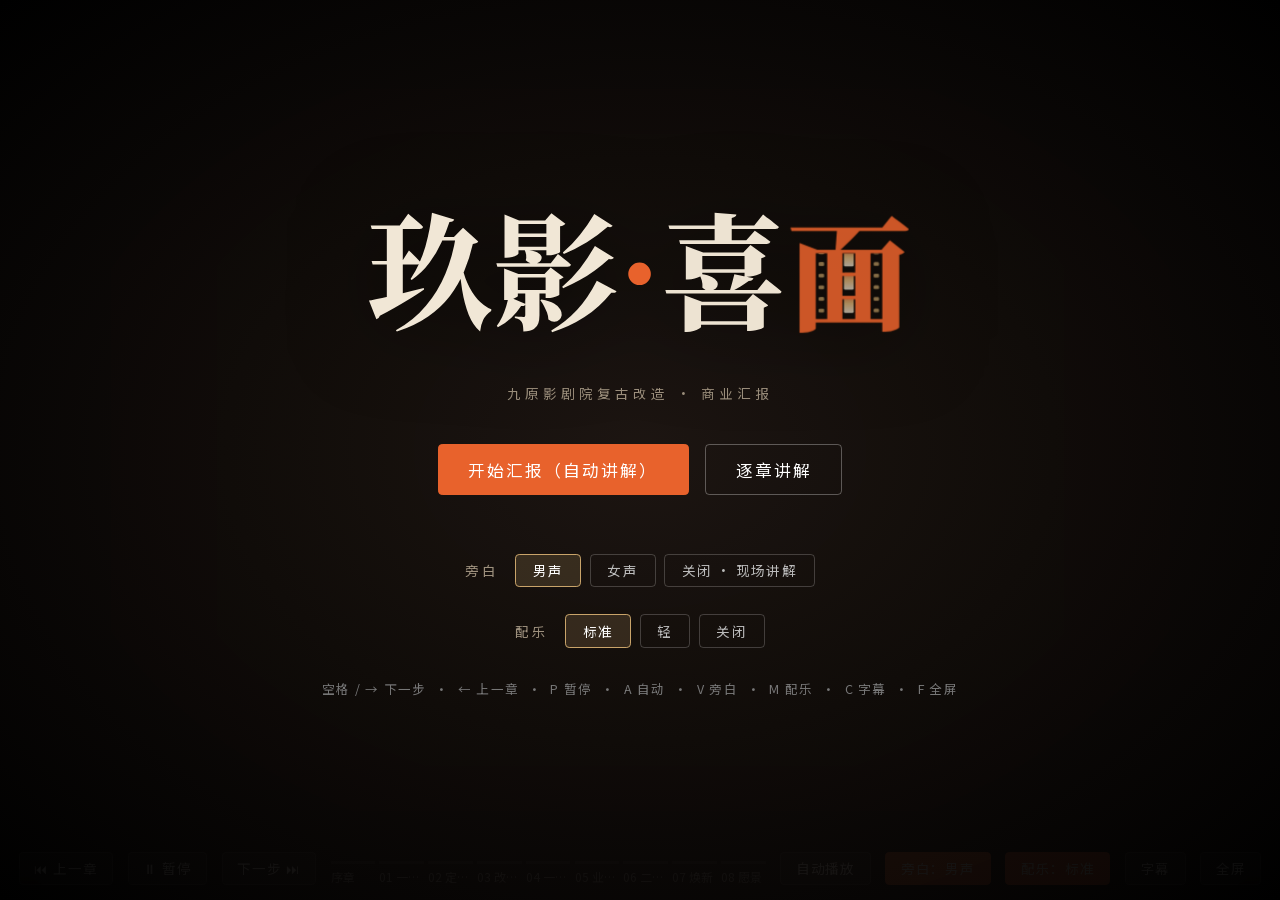
==== commit 3caa5fe3: "更新玖影·喜面商业汇报网页版 Co-Authored-By: Claude Fable 5.2 <noreply@anthropic.com>" ====
--- a/index.html
+++ b/index.html
@@ -1,551 +1,536 @@
-<!doctype html>
-<html lang="zh-CN">
-<head>
-<meta charset="utf-8">
-<link rel="icon" href="data:image/svg+xml,%3Csvg xmlns='http://www.w3.org/2000/svg' viewBox='0 0 64 64'%3E%3Crect width='64' height='64' rx='13' fill='%23e8622c'/%3E%3Crect x='10' y='10' width='44' height='44' rx='4' fill='%23120f0d'/%3E%3Cg fill='%23ffd9a0'%3E%3Crect x='24' y='13' width='16' height='10' rx='2'/%3E%3Crect x='24' y='27' width='16' height='10' rx='2'/%3E%3Crect x='24' y='41' width='16' height='10' rx='2'/%3E%3C/g%3E%3Cg fill='%23c9a46a'%3E%3Crect x='14' y='15' width='5' height='4' rx='1'/%3E%3Crect x='14' y='25' width='5' height='4' rx='1'/%3E%3Crect x='14' y='35' width='5' height='4' rx='1'/%3E%3Crect x='14' y='45' width='5' height='4' rx='1'/%3E%3Crect x='45' y='15' width='5' height='4' rx='1'/%3E%3Crect x='45' y='25' width='5' height='4' rx='1'/%3E%3Crect x='45' y='35' width='5' height='4' rx='1'/%3E%3Crect x='45' y='45' width='5' height='4' rx='1'/%3E%3C/g%3E%3C/svg%3E">
-<meta name="viewport" content="width=device-width, initial-scale=1, viewport-fit=cover">
-<meta name="robots" content="noindex, nofollow">
-<meta name="mobile-web-app-capable" content="yes">
-<meta name="apple-mobile-web-app-capable" content="yes">
-<meta name="apple-mobile-web-app-status-bar-style" content="black-translucent">
-<meta name="apple-mobile-web-app-title" content="玖影·喜面">
-<meta name="theme-color" content="#120f0d">
-<link rel="apple-touch-icon" href="assets/img/icon-180.png">
-<link rel="manifest" href="assets/app.webmanifest">
-<title>玖影·喜面｜九原影剧院复古改造 商业汇报</title>
-<!-- 字体文件有 1MB：用脚本插入，不阻塞首屏显示 -->
-<script>(function(){var l=document.createElement('link');l.rel='stylesheet';l.href='assets/css/fonts.css';l.id='fontsCss';l.onload=function(){l.setAttribute('data-ok','1')};document.head.appendChild(l);})();</script>
-<link rel="stylesheet" href="assets/css/style.css">
-</head>
-<body>
-<div id="viewport">
-<div id="stage">
-
-<!-- ============ 序章 ============ -->
-<section class="page cover noframe" id="p01" data-ch="c0">
-  <div class="bg kb"><img src="assets/img/r10.jpg" alt=""></div>
-  <div class="shade-l"></div>
-  <div class="shade-b" style="opacity:.6"></div>
-  <div class="film top"></div><div class="film bottom"></div>
-  <div class="cv-kicker" data-step="1" data-anim="fade">九原影剧院 · 复古改造</div>
-  <div class="cv-title cv-logo" data-logo data-step="2" data-anim="fade" role="heading" aria-label="玖影·喜面"></div>
-  <div class="cv-line rule" data-step="2" data-anim="grow" data-delay=".5"></div>
-  <div class="cv-sub" data-step="2" data-anim="up" data-delay=".6">沉浸式文旅餐饮综合体<br><span style="font-size:17px;color:var(--ink2);letter-spacing:.3em">商 业 汇 报</span></div>
-  <div class="cv-meta" data-step="2" data-anim="fade" data-delay="1">九原饭店餐饮管理公司 &nbsp;|&nbsp; 包头 · 九原 &nbsp;|&nbsp; 2026.11</div>
-  <div class="curtain l"></div><div class="curtain r"></div>
-</section>
-
-<!-- ============ 第一章 一座剧院的记忆 ============ -->
-<section class="page" id="p02" data-ch="c1">
-  <figure class="ph frame door bw" style="left:50px;top:96px;width:560px;height:315px" data-step="1" data-anim="zoomin">
-    <img data-src="assets/img/door.jpg" alt=""><figcaption>现状门头 · “乌兰牧骑”</figcaption></figure>
-  <div class="abs" style="left:660px;top:100px;width:420px">
-    <div class="eyebrow" data-step="1" data-anim="fade">Chapter 01</div>
-    <h2 class="h2" style="margin-top:14px;font-size:44px" data-step="1" data-anim="chars">一座剧院的记忆</h2>
-    <p class="p" style="margin-top:20px" data-step="1" data-anim="up" data-delay=".5">九原影剧院，是许多九原人童年与青春的记忆坐标。门头上“乌兰牧骑”四个字，连着内蒙古最具代表性的文艺记忆。</p>
-  </div>
-  <div data-step="2" data-anim="stagger">
-    <figure class="ph frame bw" style="left:50px;top:440px;width:240px;height:150px"><img data-src="assets/img/ph08.jpg" alt=""><figcaption>观众厅</figcaption></figure>
-    <figure class="ph frame bw" style="left:300px;top:440px;width:240px;height:150px"><img data-src="assets/img/ph15.jpg" alt=""><figcaption>舞台</figcaption></figure>
-    <figure class="ph frame bw" style="left:550px;top:440px;width:240px;height:150px"><img data-src="assets/img/ph17.jpg" alt=""><figcaption>二层看台</figcaption></figure>
-  </div>
-  <p class="p abs" style="left:820px;top:446px;width:260px" data-step="2" data-anim="up">如今剧院处于闲置状态，座椅蒙尘、灯光熄灭；但建筑骨架与年代气质依然完整。</p>
-  <div class="abs" style="left:50px;top:640px;width:1030px" data-step="3" data-anim="up">
-    <div class="rule" style="margin-bottom:20px"></div>
-    <div class="lead glowtext">让这座老剧院<span class="accent">重新亮灯</span>，回到城市的日常生活中。</div>
-  </div>
-</section>
-
-<section class="page" id="p03" data-ch="c1">
-  <div class="abs" style="left:50px;top:84px">
-    <div class="eyebrow" data-step="1" data-anim="fade">Location</div>
-    <h2 class="h2" style="margin-top:10px" data-step="1" data-anim="chars">区位：文明路上的老地标</h2>
-  </div>
-  <div class="map frame" style="left:50px;top:200px;width:700px;height:364px" data-step="1" data-anim="mapin">
-    <img data-src="assets/img/sat.jpg" alt="">
-    <svg viewBox="0 0 100 100" preserveAspectRatio="none">
-      <polygon class="site" points="34.25,36 56.56,36 56.56,32.2 64.7,32.2 64.7,63.7 56.56,63.7 56.56,58.9 34.25,58.9"
-        fill="rgba(232,98,44,.28)" stroke="#e8622c" stroke-width=".5" vector-effect="non-scaling-stroke" style="stroke-width:2.5px"/>
-      <line x1="87.5" y1="0" x2="87.5" y2="100" stroke="rgba(241,231,214,.55)" stroke-dasharray="1.2 1" style="stroke-width:1.5px" vector-effect="non-scaling-stroke"/>
-    </svg>
-    <div class="poi hot" style="left:49.5%;top:47%">九原影剧院</div>
-    <div class="poi" style="left:87.5%;top:62%"><i></i>文明路</div>
-    <div data-step="2" data-anim="stagger">
-      <div class="poi" style="left:74%;top:40%"><i></i>门前停车场</div>
-      <div class="poi" style="left:52%;top:13%"><i></i>北侧广场</div>
-      <div class="poi" style="left:93%;top:16%"><i></i>烘焙 · 快餐 · 米线</div>
-      <div class="poi" style="left:78%;top:90%"><i></i>银行 · 电信 · 酒店</div>
-      <div class="poi" style="left:18%;top:78%"><i></i>居住社区</div>
-    </div>
-  </div>
-  <div class="abs" style="left:790px;top:200px;width:290px">
-    <ul class="list" data-step="1" data-anim="stagger" data-delay=".6">
-      <li><b>主干道临街</b><br>位于九原区文明路西侧，主入口直面城市主干道</li>
-      <li><b>到达便利</b><br>门前开阔的地面停车场</li>
-    </ul>
-    <ul class="list" style="margin-top:6px" data-step="2" data-anim="stagger">
-      <li><b>日常客流成熟</b><br>酒店、银行、超市与社区商业环绕，烘焙、快餐、米线等日常餐饮聚集</li>
-      <li><b>缺一个目的地</b><br>有场景、有记忆、又足够平价的城市目的地仍是空白</li>
-    </ul>
-  </div>
-</section>
-
-<section class="page" id="p04" data-ch="c1" data-3d="1">
-  <div class="three-host"></div>
-  <div class="abs" style="left:50px;top:84px;pointer-events:none">
-    <div class="eyebrow" data-step="1" data-anim="fade">Building</div>
-    <h2 class="h2" style="margin-top:10px" data-step="1" data-anim="chars">建筑现状</h2>
-  </div>
-  <div class="stat-col" style="right:50px;top:160px;width:230px">
-    <div class="card" data-step="1" data-anim="left"><div class="k">主体长度</div><div class="v"><span data-count="58.2" data-dec="1">58.2</span><small>m</small></div></div>
-    <div class="card" data-step="1" data-anim="left" data-delay=".25"><div class="k">面宽</div><div class="v"><span data-count="31.1" data-dec="1">31.1</span><small>m</small></div></div>
-    <div class="card" data-step="2" data-anim="left"><div class="k">主厅宽度</div><div class="v"><span data-count="22.6" data-dec="1">22.6</span><small>m</small></div><div class="d">镜框式台口 · 弧形二层看台</div></div>
-    <div class="card" data-step="2" data-anim="left" data-delay=".25"><div class="k">三段式构成</div><div class="d" style="font-size:14px;color:var(--ink)">东 · 门厅　中 · 观众厅　西 · 舞台</div></div>
-  </div>
-  <div class="abs lead" style="left:50px;bottom:70px;font-size:28px" data-step="3" data-anim="up">一座本身就会<span class="accent">讲故事</span>的建筑。</div>
-</section>
-
-<section class="page" id="p05" data-ch="c1">
-  <div class="abs" style="left:50px;top:84px">
-    <div class="eyebrow" data-step="1" data-anim="fade">Status</div>
-    <h2 class="h2" style="margin-top:10px" data-step="1" data-anim="chars">值得保留，也需要修缮</h2>
-  </div>
-  <div data-step="1" data-anim="stagger" data-delay=".4">
-    <figure class="ph frame" style="left:50px;top:190px;width:330px;height:250px"><img data-src="assets/img/ph02.jpg" alt=""><figcaption>门厅 · 井字梁与水晶吊灯</figcaption></figure>
-    <figure class="ph frame" style="left:390px;top:190px;width:170px;height:250px"><img data-src="assets/img/ph07.jpg" alt=""><figcaption>枣红木门</figcaption></figure>
-    <figure class="ph frame" style="left:50px;top:450px;width:510px;height:180px"><img data-src="assets/img/ph06.jpg" alt="" style="object-position:50% 40%"><figcaption>原有楼梯 · 回纹栏杆</figcaption></figure>
-  </div>
-  <div class="abs" style="left:50px;top:650px;width:510px" data-step="1" data-anim="up" data-delay=".8">
-    <div class="h3"><span class="gold">●</span> 保留：年代印记完整</div>
-  </div>
-  <div data-step="2" data-anim="stagger">
-    <figure class="ph frame" style="left:600px;top:190px;width:470px;height:250px"><img data-src="assets/img/ph14.jpg" alt=""><figcaption>舞台屋架 · 保温层老化</figcaption></figure>
-    <figure class="ph frame" style="left:600px;top:450px;width:230px;height:180px"><img data-src="assets/img/ph09.jpg" alt=""><figcaption>吊顶缺损</figcaption></figure>
-    <figure class="ph frame" style="left:840px;top:450px;width:230px;height:180px"><img data-src="assets/img/ph19.jpg" alt=""><figcaption>座椅拆除 · 墙面污损</figcaption></figure>
-  </div>
-  <div class="abs" style="left:600px;top:650px;width:470px" data-step="2" data-anim="up" data-delay=".5">
-    <div class="h3"><span class="accent">●</span> 修缮：吊顶 · 墙面 · 屋顶</div>
-  </div>
-</section>
-
-<!-- ============ 第二章 定位与商业模式 ============ -->
-<section class="page" id="p06" data-ch="c2">
-  <div class="full kb"><img data-src="assets/img/r12.jpg" alt=""></div>
-  <div class="shade-all" style="background:rgba(10,8,7,.8)"></div>
-  <div class="abs" style="left:70px;top:110px">
-    <div class="eyebrow" data-step="1" data-anim="fade">Positioning</div>
-    <h2 class="h2" style="margin-top:12px" data-step="1" data-anim="chars">十六字核心定位</h2>
-  </div>
-  <div class="quad">
-    <div class="q" data-step="2" data-anim="up"><div class="big">旧貌<em>不旧</em></div><div class="s">保留老剧院复古原貌<br>不做彻底翻新</div></div>
-    <div class="q" data-step="2" data-anim="up" data-delay=".35"><div class="big">新潮<em>不贵</em></div><div class="s">高端环境<br>市井价格</div></div>
-    <div class="q" data-step="2" data-anim="up" data-delay=".7"><div class="big">复古<em>高级</em></div><div class="s">复古厚重<br>精致松弛</div></div>
-    <div class="q" data-step="2" data-anim="up" data-delay="1.05"><div class="big">全民<em>适配</em></div><div class="s">学生、上班族、家庭<br>朋友小聚、网红打卡</div></div>
-  </div>
-  <div class="abs" style="left:70px;top:520px;width:900px" data-step="3" data-anim="up">
-    <div class="rule" style="width:300px;margin-bottom:22px"></div>
-    <p class="p" style="font-size:17px">在原汁原味的老影院底蕴之上，植入<b class="accent">轻奢咖啡</b>、<b class="accent">西式简餐</b>与<b class="accent">慢生活氛围</b>，<br>打破老建筑破旧、低端的刻板印象。</p>
-  </div>
-</section>
-
-<section class="page" id="p07" data-ch="c2">
-  <div class="abs" style="left:50px;top:84px">
-    <div class="eyebrow" data-step="1" data-anim="fade">Market</div>
-    <h2 class="h2" style="margin-top:10px" data-step="1" data-anim="chars">市场机会</h2>
-  </div>
-  <div class="abs" style="left:50px;top:200px;width:380px">
-    <div class="h3 gold" data-step="1" data-anim="fade">两大行业趋势</div>
-    <div class="card" style="position:relative;margin-top:16px" data-step="1" data-anim="up" data-delay=".3"><div class="k">TREND 01</div><div class="v" style="font-size:26px">高性价比复合业态</div><div class="d">快速崛起</div></div>
-    <div class="card" style="position:relative;margin-top:12px" data-step="1" data-anim="up" data-delay=".55"><div class="k">TREND 02</div><div class="v" style="font-size:26px">场景化体验消费</div><div class="d">持续升级</div></div>
-  </div>
-  <div class="abs" style="left:470px;top:200px;width:600px">
-    <div class="h3" data-step="2" data-anim="fade">本地市场痛点</div>
-    <div style="display:grid;grid-template-columns:1fr 1fr;gap:12px;margin-top:16px" data-step="2" data-anim="stagger">
-      <div class="card" style="position:relative"><div class="v" style="font-size:20px">高端咖啡西餐</div><div class="d">环境好、氛围佳，但客单价高、业态单一、受众窄</div></div>
-      <div class="card" style="position:relative"><div class="v" style="font-size:20px">传统面馆小吃</div><div class="d">性价比高、接地气，但环境简陋，缺少社交与打卡属性</div></div>
-      <div class="card" style="position:relative"><div class="v" style="font-size:20px">营业时段单一</div><div class="d">午晚高峰爆满，其余时段空置，客流断层</div></div>
-      <div class="card" style="position:relative"><div class="v" style="font-size:20px">体验同质化</div><div class="d">普通大排档、普通面馆、网红餐厅，难以形成记忆点</div></div>
-    </div>
-  </div>
-  <div class="abs" style="left:50px;top:560px;width:1020px;padding:24px 30px;border:1px solid var(--accent);background:rgba(232,98,44,.1)" data-step="3" data-anim="up">
-    <div class="eyebrow" style="color:var(--accent)">Market Gap</div>
-    <div class="lead" style="margin-top:8px;font-size:24px">复古老建筑 + 轻奢氛围 + 全民平价餐饮的综合体 —— 本地<span class="accent">仍是空白</span></div>
-  </div>
-</section>
-
-<section class="page" id="p08" data-ch="c2">
-  <div class="abs" style="left:50px;top:84px">
-    <div class="eyebrow" data-step="1" data-anim="fade">Business Model</div>
-    <h2 class="h2" style="margin-top:10px" data-step="1" data-anim="chars">三位一体商业模式</h2>
-  </div>
-  <div class="venn" data-step="1" data-anim="stagger" data-delay=".4">
-    <div class="c c1"><span>复古文旅<br>打卡</span></div>
-    <div class="c c2"><span>轻奢休闲<br>社交</span></div>
-    <div class="c c3"><span>全民平价<br>就餐</span></div>
-  </div>
-  <div class="venn" style="pointer-events:none"><div class="core" data-step="1" data-anim="zoom" data-delay="1.4">玖影·喜面</div></div>
-  <div class="bench">
-    <div class="h3" data-step="2" data-anim="fade" style="margin-bottom:8px">精准对冲 · 三重对标</div>
-    <div data-step="2" data-anim="stagger" data-delay=".3">
-      <div class="row"><div class="a">老影院复古场景</div><div class="arr">→</div><div class="b">对标 网红店</div></div>
-      <div class="row"><div class="a">轻奢休闲氛围</div><div class="arr">→</div><div class="b">对标 西餐厅</div></div>
-      <div class="row"><div class="a">平价市井业态</div><div class="arr">→</div><div class="b">对标 传统食堂</div></div>
-    </div>
-    <div class="lead" style="margin-top:30px;font-size:22px" data-step="2" data-anim="up" data-delay="1.4">年轻人<span class="accent">愿意打卡</span>，老百姓<span class="accent">愿意常吃</span></div>
-  </div>
-</section>
-
-<!-- ============ 第三章 改造策略 ============ -->
-<section class="page" id="p09" data-ch="c3">
-  <div class="abs" style="left:50px;top:84px">
-    <div class="eyebrow" data-step="1" data-anim="fade">Strategy</div>
-    <h2 class="h2" style="margin-top:10px" data-step="1" data-anim="chars">修旧如旧 · 新旧共生</h2>
-  </div>
-  <div class="tri">
-    <div class="col" data-step="2" data-anim="up">
-      <figure class="ph frame"><img data-src="assets/img/ph02.jpg" alt=""></figure>
-      <div class="t">保留<small>KEEP</small></div>
-      <div class="p">整体结构不动。原有门头、层高、台口、看台与门厅的井字梁、吊灯、木门窗全部保留。</div>
-      <div class="bar" style="background:var(--gold)"></div>
-    </div>
-    <div class="col" data-step="3" data-anim="up">
-      <figure class="ph frame"><img data-src="assets/img/ph14.jpg" alt=""></figure>
-      <div class="t">修缮<small>REPAIR</small></div>
-      <div class="p">对破旧的墙面、吊顶与屋顶进行系统修复，弱化老旧暗沉，恢复空间的质感。</div>
-      <div class="bar" style="background:var(--sage)"></div>
-    </div>
-    <div class="col" data-step="4" data-anim="up">
-      <figure class="ph frame"><img data-src="assets/img/r08.jpg" alt=""></figure>
-      <div class="t">新增<small>ADD</small></div>
-      <div class="p">内部隔断、钢结构回廊、观光电梯，以及暖光照明与轻奢软装，植入新的功能与体验。</div>
-      <div class="bar" style="background:var(--accent)"></div>
-    </div>
-  </div>
-</section>
-
-<section class="page" id="p10" data-ch="c3" data-3d="1">
-  <div class="three-host"></div>
-  <div class="abs" style="left:50px;top:84px;pointer-events:none">
-    <div class="eyebrow" data-step="1" data-anim="fade">Overview</div>
-    <h2 class="h2" style="margin-top:10px" data-step="1" data-anim="chars">空间总览</h2>
-  </div>
-  <div class="stat-col" style="left:50px;top:200px;width:220px">
-    <div class="card" data-step="1" data-anim="right" data-delay=".8"><div class="k">二层</div><div class="d" style="font-size:15px;color:var(--ink)">看台餐饮 · VR 娱乐</div></div>
-    <div class="card" data-step="1" data-anim="right" data-delay="1.1"><div class="k">一层</div><div class="d" style="font-size:15px;color:var(--ink)">美食大厅 · 文化体验</div></div>
-  </div>
-  <div class="kpis" style="left:50px;bottom:70px;grid-template-columns:repeat(2,auto)" data-step="2" data-anim="up">
-    <div class="kpi"><div class="n">约<span data-count="2370" data-sep="1">2,370</span><small>㎡</small></div><div class="l">室内使用面积</div></div>
-    <div class="kpi"><div class="n"><span data-count="336">336</span><small>座</small></div><div class="l">规划餐位</div></div>
-  </div>
-  <div class="abs p" style="right:50px;bottom:70px;width:300px;text-align:right" data-step="3" data-anim="up">前室 → 前厅 · 书吧 → 美食大厅 → 综艺舞台<br><span class="accent">一条清晰的体验动线</span></div>
-</section>
-
-<!-- ============ 第四章 一层空间体验 ============ -->
-<section class="page" id="p11" data-ch="c4">
-  <div class="abs" style="left:50px;top:84px">
-    <div class="eyebrow" data-step="1" data-anim="fade">Ground Floor</div>
-    <h2 class="h2" style="margin-top:10px" data-step="1" data-anim="chars">一层平面 · 单向动线</h2>
-  </div>
-  <div class="plan" style="left:40px;top:170px;width:1043px;height:499px" data-step="1" data-anim="fade" data-delay=".3">
-    <img data-src="assets/img/plan-L1.jpg" alt="">
-    <svg viewBox="0 0 3902 1866" preserveAspectRatio="xMidYMid meet">
-      <path class="flow" d="M3800,696 L3330,696 L3000,906 L2664,876 L2400,1206 L600,1206 L400,800"
-        fill="none" stroke="#e8622c" stroke-width="18" stroke-linecap="round" stroke-linejoin="round" data-step="1" data-anim="draw" data-delay=".9"/>
-      <g data-step="1" data-anim="fade" data-delay="2.4">
-        <circle cx="3800" cy="696" r="36" fill="#e8622c"/><text x="3800" y="610" fill="#fff" font-size="66" text-anchor="middle" font-weight="700">入口</text>
-        <circle cx="400" cy="800" r="36" fill="#e8622c"/>
-      </g>
-    </svg>
-  </div>
-  <div class="kpis" style="left:50px;bottom:56px;grid-template-columns:repeat(4,auto)" data-step="2" data-anim="up">
-    <div class="kpi"><div class="n"><span data-count="6">6</span><small>个</small></div><div class="l">明档档口</div></div>
-    <div class="kpi"><div class="n"><span data-count="204">204</span><small>座</small></div><div class="l">一层餐位</div></div>
-    <div class="kpi"><div class="n">约<span data-count="70">70</span><small>㎡</small></div><div class="l">独立书吧</div></div>
-    <div class="kpi"><div class="n">约<span data-count="12">12</span><small>m</small></div><div class="l">超清巨幕</div></div>
-  </div>
-  <div class="legend" style="right:50px;bottom:66px" data-step="2" data-anim="fade">
-    <span style="--c:#e8622c">档口</span><span style="--c:#e9dcc4">就餐</span><span style="--c:#d4a84f">前厅</span><span style="--c:#8ba888">书吧</span><span style="--c:#9c7bb8">文创</span><span style="--c:#c45a5a">舞台</span>
-  </div>
-</section>
-
-<section class="page" id="p12" data-ch="c4">
-  <figure class="ph frame" style="left:50px;top:84px;width:300px;height:540px" data-step="1" data-anim="reveal"><img data-src="assets/img/r06.jpg" alt=""><figcaption>前室 · 显像管电视顶棚</figcaption></figure>
-  <div class="abs" style="left:50px;top:650px;width:300px" data-step="1" data-anim="up" data-delay=".4">
-    <div class="h3">走进前室</div><p class="p s">第一眼，把人带回影像年代</p>
-  </div>
-  <figure class="ph frame" style="left:380px;top:84px;width:693px;height:390px" data-step="2" data-anim="reveal"><img data-src="assets/img/r03.jpg" alt=""><figcaption>前厅 · 主打卡位</figcaption></figure>
-  <figure class="ph frame" style="left:380px;top:490px;width:340px;height:224px" data-step="2" data-anim="reveal" data-delay=".3"><img data-src="assets/img/r02.jpg" alt=""><figcaption>老放映机展区 · 动漫头像墙</figcaption></figure>
-  <div class="abs" style="left:750px;top:500px;width:320px" data-step="2" data-anim="up" data-delay=".6">
-    <div class="eyebrow">Foyer</div>
-    <div class="h3" style="margin-top:10px;font-size:23px;white-space:nowrap">前厅 · 最具传播力的拍照点</div>
-    <p class="p s" style="margin-top:10px">老放映机展区 + 巨型熊猫 + 动漫主题打卡墙，自带流量，适配短视频传播。</p>
-  </div>
-</section>
-
-<section class="page" id="p13" data-ch="c4">
-  <figure class="ph frame" style="left:50px;top:84px;width:680px;height:540px" data-step="1" data-anim="reveal"><img data-src="assets/img/r04.jpg" alt=""><figcaption>前厅北侧 · 独立书吧</figcaption></figure>
-  <div class="abs" style="left:50px;top:646px;width:680px" data-step="1" data-anim="up" data-delay=".4">
-    <div class="h3" style="font-size:26px">独立书吧 <span class="gold" style="font-size:16px;margin-left:10px">约 70㎡</span></div>
-    <p class="p s">书墙、绿树与沙发，营造安静的阅读角落</p>
-  </div>
-  <figure class="ph frame" style="left:760px;top:84px;width:313px;height:300px" data-step="2" data-anim="reveal"><img data-src="assets/img/r05.jpg" alt=""><figcaption>前厅南侧 · 文创展览区</figcaption></figure>
-  <div class="abs" style="left:760px;top:410px;width:313px" data-step="2" data-anim="up" data-delay=".3">
-    <div class="h3">文创展览区</div>
-    <p class="p s" style="margin-top:8px">动漫周边与城市文创，让等候与停留也有内容。</p>
-    <ul class="list" style="margin-top:14px">
-      <li>老影院历史 · 老照片</li><li>复古电影元素</li><li>文创小展柜</li>
-    </ul>
-  </div>
-</section>
-
-<section class="page" id="p14" data-ch="c4">
-  <div class="full kb"><img data-src="assets/img/r10.jpg" alt=""></div>
-  <div class="shade-b" style="background:linear-gradient(180deg,rgba(10,8,7,.25) 0%,rgba(10,8,7,.1) 30%,rgba(10,8,7,.82) 62%,rgba(10,8,7,.96) 100%)"></div>
-  <div class="abs" style="left:50px;top:84px" data-step="1" data-anim="fade">
-    <div class="eyebrow">Food Hall</div>
-  </div>
-  <div class="abs" style="left:50px;bottom:250px;width:620px">
-    <h2 class="h2" style="font-size:46px" data-step="1" data-anim="chars">美食大厅 · 城市客厅</h2>
-    <p class="p" style="margin-top:12px;color:var(--ink)" data-step="1" data-anim="up" data-delay=".5">红砖墙、钢结构回廊与暖色灯光，把老剧院高大的空间，变成温暖热闹的城市客厅。</p>
-  </div>
-  <div data-step="2" data-anim="stagger">
-    <figure class="ph frame" style="left:50px;top:560px;width:300px;height:170px"><img data-src="assets/img/r09.jpg" alt=""><figcaption>明档档口街</figcaption></figure>
-    <figure class="ph frame" style="left:362px;top:560px;width:300px;height:170px"><img data-src="assets/img/r11.jpg" alt=""><figcaption>茶饮咖啡 · 面馆</figcaption></figure>
-  </div>
-  <div class="abs" style="left:700px;top:560px;width:380px" data-step="3" data-anim="up">
-    <div class="h3">多元桌型 · 204 座</div>
-    <div style="display:flex;flex-wrap:wrap;gap:8px;margin-top:12px">
-      <span class="tag">四人方桌 ×19</span><span class="tag">八人圆桌 ×3</span><span class="tag">六人长桌 ×4</span><span class="tag">双人桌 ×6</span><span class="tag">卡座 ×14组</span>
-    </div>
-    <p class="p s" style="margin-top:10px">家庭聚餐 · 朋友小聚 · 一人食</p>
-  </div>
-</section>
-
-<section class="page" id="p15" data-ch="c4">
-  <div class="full kb" data-step="2" data-anim="fadein"><img data-src="assets/img/r12.jpg" alt=""></div>
-  <div class="shade-b" data-step="2" data-anim="fadein"></div>
-  <div class="full" style="background:linear-gradient(180deg,rgba(10,8,7,.8) 0%,rgba(10,8,7,0) 34%)"></div>
-  <figure class="ph frame bw" style="right:50px;top:84px;width:400px;height:225px" data-step="1" data-anim="zoomin"><img data-src="assets/img/ph15.jpg" alt=""><figcaption>现状 · 保留下来的舞台</figcaption></figure>
-  <div class="abs" style="left:50px;top:84px;width:520px">
-    <div class="eyebrow" data-step="1" data-anim="fade">Stage</div>
-    <h2 class="h2" style="margin-top:10px;font-size:46px" data-step="1" data-anim="chars">大厅尽头，是舞台</h2>
-  </div>
-  <div class="abs" style="left:50px;bottom:66px;width:640px" data-step="2" data-anim="up" data-delay=".8">
-    <h2 class="h2">综艺舞台 + 超清巨幕</h2>
-    <p class="p" style="margin-top:10px;color:var(--ink)">后墙设置约 12 米宽的超清巨幕：驻唱 · 观影 · 主题活动 —— 让吃饭这件事，也有了演出感。</p>
-  </div>
-  <div class="sched" style="right:50px;bottom:66px;width:330px" data-step="3" data-anim="left">
-    <div class="sc-h">每 周 排 期</div>
-    <div class="sc-r"><b>周一至周日 · 白天</b><span>经典电影放映</span></div>
-    <div class="sc-r"><b>周一至周日 · 每晚</b><span>演艺表演</span></div>
-    <div class="sc-r hot"><b>周五 · 周六 · 周日</b><span>大型演艺</span></div>
-  </div>
-</section>
-
-<!-- ============ 第五章 业态与产品 ============ -->
-<section class="page" id="p16" data-ch="c5">
-  <div class="abs" style="left:50px;top:84px">
-    <div class="eyebrow" data-step="1" data-anim="fade">Products</div>
-    <h2 class="h2" style="margin-top:10px" data-step="1" data-anim="chars">全品类产品体系</h2>
-  </div>
-  <div class="abs" style="right:50px;top:96px;text-align:right" data-step="2" data-anim="fade">
-    <div class="num accent" style="font-size:46px;line-height:1">200<span style="font-size:.6em">+</span><span class="unit">产品单元</span></div>
-    <div style="font-size:12px;letter-spacing:.14em;color:var(--muted);margin-top:8px">覆盖各时段 · 不同消费场景</div>
-  </div>
-  <div class="prod">
-    <div class="pc main" data-step="1" data-anim="up" data-delay=".4">
-      <div class="role">核心主力 · 主打刚需流量</div>
-      <div class="nm">全国特色面食</div>
-      <div class="items">
-        <span>山西刀削面</span><span>陕西油泼面</span><span>兰州牛肉面</span><span>重庆小面</span><span>武汉热干面</span>
-        <span>河南烩面</span><span>安徽板面</span><span>四川担担面</span><span>番茄鸡蛋面</span><span>肉酱拌面</span>
-      </div>
-      <div class="no">01</div>
-    </div>
-    <div class="pc" data-step="2" data-anim="up"><div class="role">引流业态</div><div class="nm">南北地方小吃</div><div class="items">锅贴 · 煎包 · 馄饨 · 汤圆 · 凉皮 · 炸串 · 卤味 · 杂粮饼</div><div class="no">02</div></div>
-    <div class="pc" data-step="2" data-anim="up" data-delay=".2"><div class="role">特色业态</div><div class="nm">养生砂锅</div><div class="items">砂锅豆腐 · 丸子 · 米线 · 土豆粉 · 肉类套餐<br>暖胃健康，填补秋冬刚需</div><div class="no">03</div></div>
-    <div class="pc" data-step="2" data-anim="up" data-delay=".4"><div class="role">夜间王牌</div><div class="nm">市井烧烤</div><div class="items">特色烤串 · 素菜烧烤 · 锡纸砂锅 · 夜宵套餐</div><div class="no">04</div></div>
-    <div class="pc" data-step="2" data-anim="up" data-delay=".6"><div class="role">氛围配套</div><div class="nm">轻奢咖啡简餐</div><div class="items">美式 · 拿铁 · 果茶 · 奶茶 · 西式小食 · 甜品</div><div class="no">05</div></div>
-  </div>
-</section>
-
-<section class="page" id="p17" data-ch="c5">
-  <div class="abs" style="left:70px;top:84px">
-    <div class="eyebrow" data-step="1" data-anim="fade">All Day</div>
-    <h2 class="h2" style="margin-top:10px" data-step="1" data-anim="chars">五时段全覆盖</h2>
-  </div>
-  <div class="tl" style="top:205px;height:210px">
-    <div class="axis" data-step="1" data-anim="grow" data-delay=".3"></div>
-    <div class="node" style="left:6%;--c:#f3c27a" data-step="1" data-anim="up" data-delay=".5"><div class="t">早餐</div><div class="h">MORNING</div><div class="dot"></div><div class="w">面食 · 小吃<br>汤圆 · 煎包</div></div>
-    <div class="node" style="left:28%;--c:#f0a35a" data-step="1" data-anim="up" data-delay=".8"><div class="t">午餐</div><div class="h">LUNCH</div><div class="dot"></div><div class="w">快捷正餐<br>全国特色面食</div></div>
-    <div class="node" style="left:50%;--c:#e8622c" data-step="1" data-anim="up" data-delay="1.1"><div class="t">下午茶</div><div class="h">TEA TIME</div><div class="dot"></div><div class="w">咖啡 · 甜品<br>约会 · 久坐</div></div>
-    <div class="node" style="left:72%;--c:#b5473a" data-step="1" data-anim="up" data-delay="1.4"><div class="t">晚餐</div><div class="h">DINNER</div><div class="dot"></div><div class="w">家庭聚餐<br>砂锅 · 面食</div></div>
-    <div class="node" style="left:94%;--c:#6a4fb0" data-step="1" data-anim="up" data-delay="1.7"><div class="t">夜宵</div><div class="h">LATE NIGHT</div><div class="dot"></div><div class="w">市井烧烤<br>深夜聚餐</div></div>
-  </div>
-  <div class="abs lead" style="left:70px;top:432px;font-size:25px" data-step="2" data-anim="up">五个时段 · 五种场景 · <span class="num accent">200+</span> 产品单元 —— 让剧院<span class="accent">从早到晚都有人来</span>。</div>
-  <div class="banq" style="left:70px;right:70px;top:512px" data-step="3" data-anim="up">
-    <div class="bq-t"><small>新商宴模式</small>既有<em>面子</em>，又有<em>里子</em></div>
-    <div class="bq-row">
-      <div><b>日常散台</b>面食小吃 · 各时段随到随吃</div>
-      <div><b>轻商务宴请</b>快餐形式 · 接地气 · 高性价比</div>
-      <div><b>积极探索</b>消费降级趋势下的新商宴模式</div>
-    </div>
-  </div>
-</section>
-
-<!-- ============ 第六章 二层 ============ -->
-<section class="page" id="p18" data-ch="c6">
-  <figure class="ph frame" style="left:50px;top:84px;width:540px;height:304px" data-step="1" data-anim="reveal"><img data-src="assets/img/r07.jpg" alt=""><figcaption>二层 · 阶梯卡座看台</figcaption></figure>
-  <div class="abs" style="left:630px;top:92px;width:440px" data-step="1" data-anim="up">
-    <div class="eyebrow">Second Floor</div>
-    <h2 class="h2" style="margin-top:10px;font-size:40px">视野最好的位置</h2>
-    <p class="p" style="margin-top:14px">原阶梯看台改造为阶梯卡座，正对舞台与巨幕；乘观光电梯或沿楼梯到达。南北回廊与舞台端平台同样布置用餐区。</p>
-  </div>
-  <div class="plan" style="left:50px;top:404px;width:640px;height:342px" data-step="2" data-anim="fade">
-    <img data-src="assets/img/plan-L2.jpg" alt="">
-  </div>
-  <div class="stat-col" style="left:730px;top:404px;width:343px;gap:9px" data-step="2" data-anim="stagger">
-    <div class="card" style="padding:14px 20px"><div class="k">阶梯卡座</div><div class="v"><span data-count="18">18</span><small>组 · 60座</small></div></div>
-    <div class="card" style="padding:14px 20px"><div class="k">回廊与舞台端平台</div><div class="v"><span data-count="72">72</span><small>座</small></div></div>
-    <div class="card" style="padding:14px 20px;border-color:var(--accent)"><div class="k">二层餐位合计</div><div class="v accent"><span data-count="132">132</span><small>座</small></div></div>
-  </div>
-</section>
-
-<section class="page" id="p19" data-ch="c6" data-3d="1">
-  <div class="three-host"></div>
-  <div class="abs" style="left:50px;top:84px;pointer-events:none">
-    <div class="eyebrow" data-step="1" data-anim="fade" style="color:var(--teal)">VR Zone</div>
-    <h2 class="h2" style="margin-top:10px" data-step="1" data-anim="chars">VR 娱乐区</h2>
-    <div class="num" style="font-size:54px;margin-top:8px;color:var(--teal)" data-step="1" data-anim="up" data-delay=".5">约<span data-count="430">430</span><span class="unit">㎡</span></div>
-    <div class="p s" data-step="1" data-anim="fade" data-delay=".8">门厅上方 · 二层前区</div>
-  </div>
-  <div class="stat-col" style="left:50px;bottom:66px;width:330px">
-    <div class="card" style="border-left:3px solid var(--teal)" data-step="2" data-anim="right"><div class="v" style="font-size:24px">多人 VR 项目区</div><div class="d">多人联机 · 团队对战 · 主题沉浸体验</div></div>
-    <div class="card" style="border-left:3px solid var(--teal)" data-step="2" data-anim="right" data-delay=".3"><div class="v" style="font-size:24px">VR 体验区</div><div class="d">轻量单人体验 · 即到即玩</div></div>
-  </div>
-  <div class="abs p" style="right:50px;bottom:70px;width:340px;text-align:right" data-step="2" data-anim="up" data-delay=".6">沉浸式科技 × 老剧院光影记忆<br><span style="color:var(--teal)">晚间与周末的新增客流</span></div>
-</section>
-
-<!-- ============ 第七章 焕新 ============ -->
-<section class="page noframe" id="p20" data-ch="c7">
-  <div class="cmp">
-    <div class="full"><img data-src="assets/img/ph08.jpg" alt=""></div>
-    <div class="after"><div class="full"><img data-src="assets/img/r12.jpg" alt=""></div></div>
-    <div class="bar"></div>
-    <div class="lb" style="left:50px" data-step="1" data-anim="fade">BEFORE · 现状</div>
-    <div class="lb lb-after" style="right:50px;opacity:0">AFTER · 焕新</div>
-  </div>
-  <div class="shade-b" style="opacity:.75"></div>
-  <div class="abs" style="left:50px;bottom:70px">
-    <div class="h2" style="font-size:44px" data-step="1" data-anim="chars">同一座剧院，同一个视角。</div>
-    <div class="lead" style="margin-top:10px;color:var(--ink2)" data-step="2" data-anim="up">沉睡的样子 —— 与即将醒来的样子。</div>
-  </div>
-</section>
-
-<section class="page" id="p21" data-ch="c7">
-  <div class="full kb"><img data-src="assets/img/r01.jpg" alt=""></div>
-  <div class="shade-b"></div>
-  <figure class="ph frame bw" style="right:50px;bottom:66px;width:250px;height:141px" data-step="1" data-anim="fade" data-delay="1"><img data-src="assets/img/door.jpg" alt=""><figcaption>改造前 · 现状门头</figcaption></figure>
-  <div class="abs" style="left:50px;bottom:66px;width:760px">
-    <div class="eyebrow" data-step="1" data-anim="fade">Facade</div>
-    <h2 class="h2" style="margin-top:10px;font-size:44px" data-step="1" data-anim="chars">点亮文明路的夜色</h2>
-    <p class="p" style="margin-top:10px;color:var(--ink)" data-step="1" data-anim="up" data-delay=".8">保留原有门头框架与大台阶 · 橙色门框 · “郊区影剧院”灯牌 · “玖影·喜面”霓虹</p>
-  </div>
-</section>
-
-<!-- ============ 终章 ============ -->
-<section class="page" id="p22" data-ch="c8">
-  <div class="full kb"><img data-src="assets/img/r08.jpg" alt=""></div>
-  <div class="shade-all" style="background:rgba(10,8,7,.86)"></div>
-  <div class="abs" style="left:70px;top:110px">
-    <div class="eyebrow">Key Figures</div>
-    <h2 class="h2" style="margin-top:10px" data-step="1" data-anim="chars">关键数据</h2>
-  </div>
-  <div class="kpis" style="left:70px;top:226px;grid-template-columns:repeat(4,auto);row-gap:40px;justify-content:start" data-step="1" data-anim="stagger" data-delay=".4">
-    <div class="kpi"><div class="n accent" style="font-size:56px"><span data-count="1000" data-sep="1">1,000</span><small>万元</small></div><div class="l">总投资 · 九原饭店餐饮管理公司</div></div>
-    <div class="kpi"><div class="n" style="font-size:56px">约<span data-count="2370" data-sep="1">2,370</span><small>㎡</small></div><div class="l">室内使用面积</div></div>
-    <div class="kpi"><div class="n" style="font-size:56px"><span data-count="336">336</span><small>座</small></div><div class="l">规划餐位</div></div>
-    <div class="kpi"><div class="n" style="font-size:56px"><span data-count="6">6</span><small>个</small></div><div class="l">明档档口</div></div>
-    <div class="kpi" style="border-left:none;padding-left:0"><div class="n" style="font-size:56px"><span data-count="5">5</span><small>时段</small></div><div class="l">早 · 午 · 茶 · 晚 · 夜</div></div>
-    <div class="kpi"><div class="n accent" style="font-size:56px"><span data-count="200">200</span>+<small>产品单元</small></div><div class="l">覆盖各时段消费场景</div></div>
-    <div class="kpi"><div class="n" style="font-size:56px;color:var(--teal)">约<span data-count="430">430</span><small>㎡</small></div><div class="l">VR 娱乐区</div></div>
-    <div class="kpi"><div class="n" style="font-size:56px"><span data-count="7">7</span><small>天</small></div><div class="l">白天电影 · 每晚演艺 · 周末大型演艺</div></div>
-  </div>
-  <div class="abs p" style="left:70px;top:520px;width:940px" data-step="1" data-anim="up" data-delay="1.6">
-    <div class="rule" style="width:300px;margin-bottom:18px"></div>
-    一层：美食大厅 · 6 档口 · 书吧 · 文创 · 放映机展区 · 综艺舞台 &nbsp;&nbsp;｜&nbsp;&nbsp; 二层：18 组阶梯卡座 · 回廊餐饮 · VR 娱乐区
-  </div>
-</section>
-
-<section class="page noframe" id="p23" data-ch="c8">
-  <div class="full kb"><img data-src="assets/img/r01.jpg" alt=""></div>
-  <div class="shade-all" style="background:rgba(10,8,7,.72)"></div>
-  <div class="film top"></div><div class="film bottom"></div>
-  <div class="abs" style="left:0;right:0;top:170px;text-align:center">
-    <p class="lead" style="font-size:22px;color:var(--ink2)" data-step="1" data-anim="up">盘活城市闲置的老剧院资产 · 打破传统餐饮与复古文旅的边界</p>
-    <p class="lead" style="font-size:26px;margin-top:22px" data-step="2" data-anim="up">本地独一无二的<span class="accent">复古文旅地标</span> + <span class="accent">全民平价餐饮标杆</span></p>
-    <div class="h1" style="font-size:84px;margin-top:70px" data-step="3" data-anim="lighton">让老剧院，重新亮灯。</div>
-    <div class="abs" style="left:0;right:0;top:400px" data-step="3" data-anim="fade" data-delay="1.4">
-      <div data-logo style="width:290px;margin:0 auto"></div>
-      <div style="margin-top:16px;font-size:13px;letter-spacing:.5em;color:var(--muted)">九原饭店餐饮管理公司 &nbsp;·&nbsp; 谢谢</div>
-    </div>
-  </div>
-</section>
-
-<div id="gallery">
-  <div class="g-img"><img alt=""></div><div class="g-img"><img alt=""></div>
-  <div class="g-shade"></div>
-  <div class="g-txt"><div class="g-no"></div><div class="g-t"></div><div class="g-meta"></div><div class="g-hl"></div></div>
-</div>
-<div id="chapterCard"><div class="no"></div><div class="tt"></div><div class="ln"></div></div>
-<div id="caption"></div>
-<div id="prog"><span class="pn"></span><i><b></b></i><span class="pt"></span></div>
-<div id="vignette"></div>
-<div id="grain"></div>
-</div><!-- /stage -->
-</div><!-- /viewport -->
-
-<div id="ui">
-  <button id="bPrev" title="上一章（←）">⏮ 上一章</button>
-  <button id="bPlay" title="暂停 / 继续（P）">⏸ 暂停</button>
-  <button id="bNext" title="下一步（空格 / →）">下一步 ⏭</button>
-  <div id="chapters"></div>
-  <button id="bAuto" title="自动播放（A）">自动播放</button>
-  <button id="bVoice" title="旁白：男声 / 女声 / 关闭（V）">旁白：男声</button>
-  <button id="bMusic" title="配乐与音效：标准 / 轻 / 关闭（M）">配乐：标准</button>
-  <button id="bCap" title="字幕（C）">字幕</button>
-  <button id="bFull" title="全屏（F）">全屏</button>
-</div>
-<div id="hint">下一章 ▶</div>
-<div id="endbar">
-  <div class="dlw" id="dlw">
-    <div class="dl-menu">
-      <a id="dlVideo" href="downloads/video-male-hd.mp4" download="玖影喜面-商业汇报-男声高清.mp4" target="_blank">视频<small>男声 · 1080p 高清</small></a>
-      <a id="dlPdf" href="downloads/report-a4.pdf" download="玖影喜面-商业汇报-A4横版.pdf" target="_blank">文档<small>PDF · A4 横版 23 页</small></a>
-    </div>
-    <button id="bDl">资料下载</button>
-  </div>
-  <button id="bRe">重新讲解 ↺</button>
-</div>
-<div id="toast"></div>
-<div id="rotate"><div class="ph-ico"></div><div>请把手机横过来观看</div><small>横屏后点“开始汇报”，建议打开声音</small></div>
-<div id="start">
-  <div class="t" data-logo="tag" id="startLogo" style="width:540px"></div>
-  <div class="s">九原影剧院复古改造 · 商业汇报</div>
-  <div class="btns"><button class="pri" id="sAuto">开始汇报（自动讲解）</button><button id="sManual">逐章讲解</button></div>
-  <div class="ld" id="ld"></div>
-  <div class="vsel"><span>旁白</span><button data-v="m">男声</button><button data-v="f">女声</button><button data-v="off">关闭 · 现场讲解</button></div>
-  <div class="vsel msel"><span>配乐</span><button data-v="std">标准</button><button data-v="low">轻</button><button data-v="off">关闭</button></div>
-  <div class="keys">空格 / → 下一步 &nbsp;·&nbsp; ← 上一章 &nbsp;·&nbsp; P 暂停 &nbsp;·&nbsp; A 自动 &nbsp;·&nbsp; V 旁白 &nbsp;·&nbsp; M 配乐 &nbsp;·&nbsp; C 字幕 &nbsp;·&nbsp; F 全屏</div>
-</div>
-
-<script src="assets/lib/gsap.min.js"></script>
-<script src="assets/lib/SplitText.min.js"></script>
-<script src="assets/js/logo-glyphs.js"></script>
-<script src="assets/js/logo.js"></script>
-<script src="assets/js/narration.js"></script>
-<script src="assets/audio/manifest.js"></script>
-<script src="assets/audio/sound.js"></script>
-<script src="assets/js/app.js"></script>
-</body>
-</html>
+<!doctype html>
+<html lang="zh-CN">
+<head>
+<meta charset="utf-8">
+<link rel="icon" href="data:image/svg+xml,%3Csvg xmlns='http://www.w3.org/2000/svg' viewBox='0 0 64 64'%3E%3Crect width='64' height='64' rx='13' fill='%23e8622c'/%3E%3Crect x='10' y='10' width='44' height='44' rx='4' fill='%23120f0d'/%3E%3Cg fill='%23ffd9a0'%3E%3Crect x='24' y='13' width='16' height='10' rx='2'/%3E%3Crect x='24' y='27' width='16' height='10' rx='2'/%3E%3Crect x='24' y='41' width='16' height='10' rx='2'/%3E%3C/g%3E%3Cg fill='%23c9a46a'%3E%3Crect x='14' y='15' width='5' height='4' rx='1'/%3E%3Crect x='14' y='25' width='5' height='4' rx='1'/%3E%3Crect x='14' y='35' width='5' height='4' rx='1'/%3E%3Crect x='14' y='45' width='5' height='4' rx='1'/%3E%3Crect x='45' y='15' width='5' height='4' rx='1'/%3E%3Crect x='45' y='25' width='5' height='4' rx='1'/%3E%3Crect x='45' y='35' width='5' height='4' rx='1'/%3E%3Crect x='45' y='45' width='5' height='4' rx='1'/%3E%3C/g%3E%3C/svg%3E">
+<meta name="viewport" content="width=device-width, initial-scale=1, viewport-fit=cover">
+<meta name="robots" content="noindex, nofollow">
+<meta name="mobile-web-app-capable" content="yes">
+<meta name="apple-mobile-web-app-capable" content="yes">
+<meta name="apple-mobile-web-app-status-bar-style" content="black-translucent">
+<meta name="apple-mobile-web-app-title" content="玖影·喜面">
+<meta name="theme-color" content="#120f0d">
+<link rel="apple-touch-icon" href="assets/img/icon-180.png">
+<link rel="manifest" href="assets/app.webmanifest">
+<title>玖影·喜面｜九原影剧院复古改造 商业汇报</title>
+<!-- 字体文件有 1MB：用脚本插入，不阻塞首屏显示 -->
+<script>(function(){var l=document.createElement('link');l.rel='stylesheet';l.href='assets/css/fonts.css?v=11141413';l.id='fontsCss';l.onload=function(){l.setAttribute('data-ok','1')};document.head.appendChild(l);})();</script>
+<link rel="stylesheet" href="assets/css/style.css?v=11141413">
+</head>
+<body>
+<div id="viewport">
+<div id="stage">
+
+<!-- ============ 序章 ============ -->
+<section class="page cover noframe" id="p01" data-ch="c0">
+  <div class="bg kb"><img src="assets/img/r10.jpg" alt=""></div>
+  <div class="shade-l"></div>
+  <div class="shade-b" style="opacity:.6"></div>
+  <div class="film top"></div><div class="film bottom"></div>
+  <div class="cv-kicker" data-step="1" data-anim="fade">九原影剧院 · 复古改造</div>
+  <div class="cv-title cv-logo" data-logo data-step="2" data-anim="fade" role="heading" aria-label="玖影·喜面"></div>
+  <div class="cv-line rule" data-step="2" data-anim="grow" data-delay=".5"></div>
+  <div class="cv-sub" data-step="2" data-anim="up" data-delay=".6">沉浸式文旅餐饮综合体<br><span style="font-size:17px;color:var(--ink2);letter-spacing:.3em">商 业 汇 报</span></div>
+  <div class="cv-meta" data-step="2" data-anim="fade" data-delay="1">九原饭店餐饮管理公司 &nbsp;|&nbsp; 包头 · 九原 &nbsp;|&nbsp; 2026.11</div>
+  <div class="curtain l"></div><div class="curtain r"></div>
+</section>
+
+<!-- ============ 第一章 一座剧院的记忆 ============ -->
+<section class="page" id="p02" data-ch="c1">
+  <figure class="ph frame door bw" style="left:50px;top:96px;width:560px;height:315px" data-step="1" data-anim="zoomin">
+    <img data-src="assets/img/door.jpg" alt=""><figcaption>现状门头 · “乌兰牧骑”</figcaption></figure>
+  <div class="abs" style="left:660px;top:100px;width:420px">
+    <div class="eyebrow" data-step="1" data-anim="fade">Chapter 01</div>
+    <h2 class="h2" style="margin-top:14px;font-size:44px" data-step="1" data-anim="chars">一座剧院的记忆</h2>
+    <p class="p" style="margin-top:20px" data-step="1" data-anim="up" data-delay=".5">九原影剧院，是许多九原人童年与青春的记忆坐标。门头上“乌兰牧骑”四个字，连着内蒙古最具代表性的文艺记忆。</p>
+  </div>
+  <div data-step="2" data-anim="stagger">
+    <figure class="ph frame bw" style="left:50px;top:440px;width:240px;height:150px"><img data-src="assets/img/ph08.jpg" alt=""><figcaption>观众厅</figcaption></figure>
+    <figure class="ph frame bw" style="left:300px;top:440px;width:240px;height:150px"><img data-src="assets/img/ph15.jpg" alt=""><figcaption>舞台</figcaption></figure>
+    <figure class="ph frame bw" style="left:550px;top:440px;width:240px;height:150px"><img data-src="assets/img/ph17.jpg" alt=""><figcaption>二层看台</figcaption></figure>
+  </div>
+  <p class="p abs" style="left:820px;top:446px;width:260px" data-step="2" data-anim="up">如今剧院处于闲置状态，座椅蒙尘、灯光熄灭；但建筑骨架与年代气质依然完整。</p>
+  <div class="abs" style="left:50px;top:640px;width:1030px" data-step="3" data-anim="up">
+    <div class="rule" style="margin-bottom:20px"></div>
+    <div class="lead glowtext">让这座老剧院<span class="accent">重新亮灯</span>，回到城市的日常生活中。</div>
+  </div>
+</section>
+
+<section class="page" id="p03" data-ch="c1">
+  <div class="abs" style="left:50px;top:84px">
+    <div class="eyebrow" data-step="1" data-anim="fade">Location</div>
+    <h2 class="h2" style="margin-top:10px" data-step="1" data-anim="chars">区位：文明路上的老地标</h2>
+  </div>
+  <div class="map frame" style="left:50px;top:200px;width:700px;height:364px" data-step="1" data-anim="mapin">
+    <img data-src="assets/img/sat.jpg" alt="">
+    <svg viewBox="0 0 100 100" preserveAspectRatio="none">
+      <polygon class="site" points="34.25,36 56.56,36 56.56,32.2 64.7,32.2 64.7,63.7 56.56,63.7 56.56,58.9 34.25,58.9"
+        fill="rgba(232,98,44,.28)" stroke="#e8622c" stroke-width=".5" vector-effect="non-scaling-stroke" style="stroke-width:2.5px"/>
+      <line x1="87.5" y1="0" x2="87.5" y2="100" stroke="rgba(241,231,214,.55)" stroke-dasharray="1.2 1" style="stroke-width:1.5px" vector-effect="non-scaling-stroke"/>
+    </svg>
+    <div class="poi hot" style="left:49.5%;top:47%">九原影剧院</div>
+    <div class="poi" style="left:87.5%;top:62%"><i></i>文明路</div>
+    <div data-step="2" data-anim="stagger">
+      <div class="poi" style="left:74%;top:40%"><i></i>门前停车场</div>
+      <div class="poi" style="left:52%;top:13%"><i></i>北侧广场</div>
+      <div class="poi" style="left:93%;top:16%"><i></i>烘焙 · 快餐 · 米线</div>
+      <div class="poi" style="left:78%;top:90%"><i></i>银行 · 电信 · 酒店</div>
+      <div class="poi" style="left:18%;top:78%"><i></i>居住社区</div>
+    </div>
+  </div>
+  <div class="abs" style="left:790px;top:200px;width:290px">
+    <ul class="list" data-step="1" data-anim="stagger" data-delay=".6">
+      <li><b>主干道临街</b><br>位于九原区文明路西侧，主入口直面城市主干道</li>
+      <li><b>到达便利</b><br>门前开阔的地面停车场</li>
+    </ul>
+    <ul class="list" style="margin-top:6px" data-step="2" data-anim="stagger">
+      <li><b>日常客流成熟</b><br>酒店、银行、超市与社区商业环绕，烘焙、快餐、米线等日常餐饮聚集</li>
+      <li><b>缺一个目的地</b><br>有场景、有记忆、又足够平价的城市目的地仍是空白</li>
+    </ul>
+  </div>
+</section>
+
+<section class="page" id="p04" data-ch="c1" data-3d="1">
+  <div class="three-host"></div>
+  <div class="abs" style="left:50px;top:84px;pointer-events:none">
+    <div class="eyebrow" data-step="1" data-anim="fade">Building</div>
+    <h2 class="h2" style="margin-top:10px" data-step="1" data-anim="chars">建筑现状</h2>
+  </div>
+  <div class="stat-col" style="right:50px;top:160px;width:230px">
+    <div class="card" data-step="1" data-anim="left"><div class="k">主体长度</div><div class="v"><span data-count="58.2" data-dec="1">58.2</span><small>m</small></div></div>
+    <div class="card" data-step="1" data-anim="left" data-delay=".25"><div class="k">面宽</div><div class="v"><span data-count="31.1" data-dec="1">31.1</span><small>m</small></div></div>
+    <div class="card" data-step="2" data-anim="left"><div class="k">主厅宽度</div><div class="v"><span data-count="22.6" data-dec="1">22.6</span><small>m</small></div><div class="d">镜框式台口 · 弧形二层看台</div></div>
+    <div class="card" data-step="2" data-anim="left" data-delay=".25"><div class="k">三段式构成</div><div class="d" style="font-size:14px;color:var(--ink)">东 · 门厅　中 · 观众厅　西 · 舞台</div></div>
+  </div>
+  <div class="abs lead" style="left:50px;bottom:70px;font-size:28px" data-step="3" data-anim="up">一座本身就会<span class="accent">讲故事</span>的建筑。</div>
+</section>
+
+<section class="page" id="p05" data-ch="c1">
+  <div class="abs" style="left:50px;top:84px">
+    <div class="eyebrow" data-step="1" data-anim="fade">Status</div>
+    <h2 class="h2" style="margin-top:10px" data-step="1" data-anim="chars">值得保留，也需要修缮</h2>
+  </div>
+  <div data-step="1" data-anim="stagger" data-delay=".4">
+    <figure class="ph frame" style="left:50px;top:190px;width:330px;height:250px"><img data-src="assets/img/ph02.jpg" alt=""><figcaption>门厅 · 井字梁与水晶吊灯</figcaption></figure>
+    <figure class="ph frame" style="left:390px;top:190px;width:170px;height:250px"><img data-src="assets/img/ph07.jpg" alt=""><figcaption>枣红木门</figcaption></figure>
+    <figure class="ph frame" style="left:50px;top:450px;width:510px;height:180px"><img data-src="assets/img/ph06.jpg" alt="" style="object-position:50% 40%"><figcaption>原有楼梯 · 回纹栏杆</figcaption></figure>
+  </div>
+  <div class="abs" style="left:50px;top:650px;width:510px" data-step="1" data-anim="up" data-delay=".8">
+    <div class="h3"><span class="gold">●</span> 保留：年代印记完整</div>
+  </div>
+  <div data-step="2" data-anim="stagger">
+    <figure class="ph frame" style="left:600px;top:190px;width:470px;height:250px"><img data-src="assets/img/ph14.jpg" alt=""><figcaption>舞台屋架 · 保温层老化</figcaption></figure>
+    <figure class="ph frame" style="left:600px;top:450px;width:230px;height:180px"><img data-src="assets/img/ph09.jpg" alt=""><figcaption>吊顶缺损</figcaption></figure>
+    <figure class="ph frame" style="left:840px;top:450px;width:230px;height:180px"><img data-src="assets/img/ph19.jpg" alt=""><figcaption>座椅拆除 · 墙面污损</figcaption></figure>
+  </div>
+  <div class="abs" style="left:600px;top:650px;width:470px" data-step="2" data-anim="up" data-delay=".5">
+    <div class="h3"><span class="accent">●</span> 修缮：吊顶 · 墙面 · 屋顶</div>
+  </div>
+</section>
+
+<!-- ============ 第二章 定位与商业模式 ============ -->
+<section class="page" id="p06" data-ch="c2">
+  <div class="full kb"><img data-src="assets/img/r12.jpg" alt=""></div>
+  <div class="shade-all" style="background:rgba(10,8,7,.8)"></div>
+  <div class="abs" style="left:70px;top:110px">
+    <div class="eyebrow" data-step="1" data-anim="fade">Positioning</div>
+    <h2 class="h2" style="margin-top:12px" data-step="1" data-anim="chars">十六字核心定位</h2>
+  </div>
+  <div class="quad">
+    <div class="q" data-step="2" data-anim="up"><div class="big">旧貌<em>不旧</em></div><div class="s">保留老剧院复古原貌<br>不做彻底翻新</div></div>
+    <div class="q" data-step="2" data-anim="up" data-delay=".35"><div class="big">新潮<em>不贵</em></div><div class="s">高端环境<br>市井价格</div></div>
+    <div class="q" data-step="2" data-anim="up" data-delay=".7"><div class="big">复古<em>高级</em></div><div class="s">复古厚重<br>精致松弛</div></div>
+    <div class="q" data-step="2" data-anim="up" data-delay="1.05"><div class="big">全民<em>适配</em></div><div class="s">学生、上班族、家庭<br>朋友小聚、网红打卡</div></div>
+  </div>
+  <div class="abs" style="left:70px;top:520px;width:900px" data-step="3" data-anim="up">
+    <div class="rule" style="width:300px;margin-bottom:22px"></div>
+    <p class="p" style="font-size:17px">在原汁原味的老影院底蕴之上，植入<b class="accent">轻奢咖啡</b>、<b class="accent">西式简餐</b>与<b class="accent">慢生活氛围</b>，<br>打破老建筑破旧、低端的刻板印象。</p>
+  </div>
+</section>
+
+<section class="page" id="p07" data-ch="c2">
+  <div class="abs" style="left:50px;top:84px">
+    <div class="eyebrow" data-step="1" data-anim="fade">Market</div>
+    <h2 class="h2" style="margin-top:10px" data-step="1" data-anim="chars">市场机会</h2>
+  </div>
+  <div class="abs" style="left:50px;top:200px;width:380px">
+    <div class="h3 gold" data-step="1" data-anim="fade">两大行业趋势</div>
+    <div class="card" style="position:relative;margin-top:16px" data-step="1" data-anim="up" data-delay=".3"><div class="k">TREND 01</div><div class="v" style="font-size:26px">高性价比复合业态</div><div class="d">快速崛起</div></div>
+    <div class="card" style="position:relative;margin-top:12px" data-step="1" data-anim="up" data-delay=".55"><div class="k">TREND 02</div><div class="v" style="font-size:26px">场景化体验消费</div><div class="d">持续升级</div></div>
+  </div>
+  <div class="abs" style="left:470px;top:200px;width:600px">
+    <div class="h3" data-step="2" data-anim="fade">本地市场痛点</div>
+    <div style="display:grid;grid-template-columns:1fr 1fr;gap:12px;margin-top:16px" data-step="2" data-anim="stagger">
+      <div class="card" style="position:relative"><div class="v" style="font-size:20px">高端咖啡西餐</div><div class="d">环境好、氛围佳，但客单价高、业态单一、受众窄</div></div>
+      <div class="card" style="position:relative"><div class="v" style="font-size:20px">传统面馆小吃</div><div class="d">性价比高、接地气，但环境简陋，缺少社交与打卡属性</div></div>
+      <div class="card" style="position:relative"><div class="v" style="font-size:20px">营业时段单一</div><div class="d">午晚高峰爆满，其余时段空置，客流断层</div></div>
+      <div class="card" style="position:relative"><div class="v" style="font-size:20px">体验同质化</div><div class="d">普通大排档、普通面馆、网红餐厅，难以形成记忆点</div></div>
+    </div>
+  </div>
+  <div class="abs" style="left:50px;top:560px;width:1020px;padding:24px 30px;border:1px solid var(--accent);background:rgba(232,98,44,.1)" data-step="3" data-anim="up">
+    <div class="eyebrow" style="color:var(--accent)">Market Gap</div>
+    <div class="lead" style="margin-top:8px;font-size:24px">复古老建筑 + 轻奢氛围 + 全民平价餐饮的综合体 —— 本地<span class="accent">仍是空白</span></div>
+  </div>
+</section>
+
+<section class="page" id="p08" data-ch="c2">
+  <div class="abs" style="left:50px;top:84px">
+    <div class="eyebrow" data-step="1" data-anim="fade">Business Model</div>
+    <h2 class="h2" style="margin-top:10px" data-step="1" data-anim="chars">三位一体商业模式</h2>
+  </div>
+  <div class="venn" data-step="1" data-anim="stagger" data-delay=".4">
+    <div class="c c1"><span>复古文旅<br>打卡</span></div>
+    <div class="c c2"><span>轻奢休闲<br>社交</span></div>
+    <div class="c c3"><span>全民平价<br>就餐</span></div>
+  </div>
+  <div class="venn" style="pointer-events:none"><div class="core" data-step="1" data-anim="zoom" data-delay="1.4">玖影·喜面</div></div>
+  <div class="bench">
+    <div class="h3" data-step="2" data-anim="fade" style="margin-bottom:8px">精准对冲 · 三重对标</div>
+    <div data-step="2" data-anim="stagger" data-delay=".3">
+      <div class="row"><div class="a">老影院复古场景</div><div class="arr">→</div><div class="b">对标 网红店</div></div>
+      <div class="row"><div class="a">轻奢休闲氛围</div><div class="arr">→</div><div class="b">对标 西餐厅</div></div>
+      <div class="row"><div class="a">平价市井业态</div><div class="arr">→</div><div class="b">对标 传统食堂</div></div>
+    </div>
+    <div class="lead" style="margin-top:30px;font-size:22px" data-step="2" data-anim="up" data-delay="1.4">年轻人<span class="accent">愿意打卡</span>，老百姓<span class="accent">愿意常吃</span></div>
+  </div>
+</section>
+
+<!-- ============ 第三章 改造策略 ============ -->
+<section class="page" id="p09" data-ch="c3">
+  <div class="abs" style="left:50px;top:84px">
+    <div class="eyebrow" data-step="1" data-anim="fade">Strategy</div>
+    <h2 class="h2" style="margin-top:10px" data-step="1" data-anim="chars">修旧如旧 · 新旧共生</h2>
+  </div>
+  <div class="tri">
+    <div class="col" data-step="2" data-anim="up">
+      <figure class="ph frame"><img data-src="assets/img/ph02.jpg" alt=""></figure>
+      <div class="t">保留<small>KEEP</small></div>
+      <div class="p">整体结构不动。原有门头、层高、台口、看台与门厅的井字梁、吊灯、木门窗全部保留。</div>
+      <div class="bar" style="background:var(--gold)"></div>
+    </div>
+    <div class="col" data-step="3" data-anim="up">
+      <figure class="ph frame"><img data-src="assets/img/ph14.jpg" alt=""></figure>
+      <div class="t">修缮<small>REPAIR</small></div>
+      <div class="p">对破旧的墙面、吊顶与屋顶进行系统修复，弱化老旧暗沉，恢复空间的质感。</div>
+      <div class="bar" style="background:var(--sage)"></div>
+    </div>
+    <div class="col" data-step="4" data-anim="up">
+      <figure class="ph frame"><img data-src="assets/img/r08.jpg" alt=""></figure>
+      <div class="t">新增<small>ADD</small></div>
+      <div class="p">内部隔断、钢结构回廊、观光电梯，以及暖光照明与轻奢软装，植入新的功能与体验。</div>
+      <div class="bar" style="background:var(--accent)"></div>
+    </div>
+  </div>
+</section>
+
+<section class="page" id="p10" data-ch="c3" data-3d="1">
+  <div class="three-host"></div>
+  <div class="abs" style="left:50px;top:84px;pointer-events:none">
+    <div class="eyebrow" data-step="1" data-anim="fade">Overview</div>
+    <h2 class="h2" style="margin-top:10px" data-step="1" data-anim="chars">空间总览</h2>
+  </div>
+  <div class="stat-col" style="left:50px;top:200px;width:220px">
+    <div class="card" data-step="1" data-anim="right" data-delay=".8"><div class="k">二层</div><div class="d" style="font-size:15px;color:var(--ink)">看台餐饮 · VR 娱乐</div></div>
+    <div class="card" data-step="1" data-anim="right" data-delay="1.1"><div class="k">一层</div><div class="d" style="font-size:15px;color:var(--ink)">美食大厅 · 文化体验</div></div>
+  </div>
+  <div class="kpis" style="left:50px;bottom:70px;grid-template-columns:repeat(2,auto)" data-step="2" data-anim="up">
+    <div class="kpi"><div class="n">约<span data-count="2370" data-sep="1">2,370</span><small>㎡</small></div><div class="l">室内使用面积</div></div>
+    <div class="kpi"><div class="n"><span data-count="336">336</span><small>座</small></div><div class="l">规划餐位</div></div>
+  </div>
+  <div class="abs p" style="right:50px;bottom:70px;width:300px;text-align:right" data-step="3" data-anim="up">前室 → 前厅 · 书吧 → 美食大厅 → 综艺舞台<br><span class="accent">一条清晰的体验动线</span></div>
+</section>
+
+<!-- ============ 第四章 一层空间体验 ============ -->
+<section class="page" id="p11" data-ch="c4">
+  <div class="abs" style="left:50px;top:84px">
+    <div class="eyebrow" data-step="1" data-anim="fade">Ground Floor</div>
+    <h2 class="h2" style="margin-top:10px" data-step="1" data-anim="chars">一层平面 · 单向动线</h2>
+  </div>
+  <div class="plan" style="left:40px;top:170px;width:1043px;height:499px" data-step="1" data-anim="fade" data-delay=".3">
+    <img data-src="assets/img/plan-L1.jpg" alt="">
+    <svg viewBox="0 0 3902 1866" preserveAspectRatio="xMidYMid meet">
+      <path class="flow" d="M3800,696 L3330,696 L3000,906 L2664,876 L2400,1206 L600,1206 L400,800"
+        fill="none" stroke="#e8622c" stroke-width="18" stroke-linecap="round" stroke-linejoin="round" data-step="1" data-anim="draw" data-delay=".9"/>
+      <g data-step="1" data-anim="fade" data-delay="2.4">
+        <circle cx="3800" cy="696" r="36" fill="#e8622c"/><text x="3800" y="610" fill="#fff" font-size="66" text-anchor="middle" font-weight="700">入口</text>
+        <circle cx="400" cy="800" r="36" fill="#e8622c"/>
+      </g>
+    </svg>
+  </div>
+  <div class="kpis" style="left:50px;bottom:56px;grid-template-columns:repeat(4,auto)" data-step="2" data-anim="up">
+    <div class="kpi"><div class="n"><span data-count="6">6</span><small>个</small></div><div class="l">明档档口</div></div>
+    <div class="kpi"><div class="n"><span data-count="204">204</span><small>座</small></div><div class="l">一层餐位</div></div>
+    <div class="kpi"><div class="n">约<span data-count="70">70</span><small>㎡</small></div><div class="l">独立书吧</div></div>
+    <div class="kpi"><div class="n">约<span data-count="12">12</span><small>m</small></div><div class="l">超清巨幕</div></div>
+  </div>
+  <div class="legend" style="right:50px;bottom:66px" data-step="2" data-anim="fade">
+    <span style="--c:#e8622c">档口</span><span style="--c:#e9dcc4">就餐</span><span style="--c:#d4a84f">前厅</span><span style="--c:#8ba888">书吧</span><span style="--c:#9c7bb8">文创</span><span style="--c:#c45a5a">舞台</span>
+  </div>
+</section>
+
+<section class="page" id="p12" data-ch="c4">
+  <figure class="ph frame" style="left:50px;top:84px;width:300px;height:540px" data-step="1" data-anim="reveal"><img data-src="assets/img/r06.jpg" alt=""><figcaption>前室 · 显像管电视顶棚</figcaption></figure>
+  <div class="abs" style="left:50px;top:650px;width:300px" data-step="1" data-anim="up" data-delay=".4">
+    <div class="h3">走进前室</div><p class="p s">第一眼，把人带回影像年代</p>
+  </div>
+  <figure class="ph frame" style="left:380px;top:84px;width:693px;height:390px" data-step="2" data-anim="reveal"><img data-src="assets/img/r03.jpg" alt=""><figcaption>前厅 · 主打卡位</figcaption></figure>
+  <figure class="ph frame" style="left:380px;top:490px;width:340px;height:224px" data-step="2" data-anim="reveal" data-delay=".3"><img data-src="assets/img/r02.jpg" alt=""><figcaption>老放映机展区 · 动漫头像墙</figcaption></figure>
+  <div class="abs" style="left:750px;top:500px;width:320px" data-step="2" data-anim="up" data-delay=".6">
+    <div class="eyebrow">Foyer</div>
+    <div class="h3" style="margin-top:10px;font-size:23px;white-space:nowrap">前厅 · 最具传播力的拍照点</div>
+    <p class="p s" style="margin-top:10px">老放映机展区 + 巨型熊猫 + 动漫主题打卡墙，自带流量，适配短视频传播。</p>
+  </div>
+</section>
+
+<section class="page" id="p13" data-ch="c4">
+  <figure class="ph frame" style="left:50px;top:84px;width:680px;height:540px" data-step="1" data-anim="reveal"><img data-src="assets/img/r04.jpg" alt=""><figcaption>前厅北侧 · 独立书吧</figcaption></figure>
+  <div class="abs" style="left:50px;top:646px;width:680px" data-step="1" data-anim="up" data-delay=".4">
+    <div class="h3" style="font-size:26px">独立书吧 <span class="gold" style="font-size:16px;margin-left:10px">约 70㎡</span></div>
+    <p class="p s">书墙、绿树与沙发，营造安静的阅读角落</p>
+  </div>
+  <figure class="ph frame" style="left:760px;top:84px;width:313px;height:300px" data-step="2" data-anim="reveal"><img data-src="assets/img/r05.jpg" alt=""><figcaption>前厅南侧 · 文创展览区</figcaption></figure>
+  <div class="abs" style="left:760px;top:410px;width:313px" data-step="2" data-anim="up" data-delay=".3">
+    <div class="h3">文创展览区</div>
+    <p class="p s" style="margin-top:8px">动漫周边与城市文创，让等候与停留也有内容。</p>
+    <ul class="list" style="margin-top:14px">
+      <li>老影院历史 · 老照片</li><li>复古电影元素</li><li>文创小展柜</li>
+    </ul>
+  </div>
+</section>
+
+<section class="page" id="p14" data-ch="c4">
+  <div class="full kb"><img data-src="assets/img/r10.jpg" alt=""></div>
+  <div class="shade-b" style="background:linear-gradient(180deg,rgba(10,8,7,.25) 0%,rgba(10,8,7,.1) 30%,rgba(10,8,7,.82) 62%,rgba(10,8,7,.96) 100%)"></div>
+  <div class="abs" style="left:50px;top:84px" data-step="1" data-anim="fade">
+    <div class="eyebrow">Food Hall</div>
+  </div>
+  <div class="abs" style="left:50px;bottom:250px;width:620px">
+    <h2 class="h2" style="font-size:46px" data-step="1" data-anim="chars">美食大厅 · 城市客厅</h2>
+    <p class="p" style="margin-top:12px;color:var(--ink)" data-step="1" data-anim="up" data-delay=".5">红砖墙、钢结构回廊与暖色灯光，把老剧院高大的空间，变成温暖热闹的城市客厅。</p>
+  </div>
+  <div data-step="2" data-anim="stagger">
+    <figure class="ph frame" style="left:50px;top:560px;width:300px;height:170px"><img data-src="assets/img/r09.jpg" alt=""><figcaption>明档档口街</figcaption></figure>
+    <figure class="ph frame" style="left:362px;top:560px;width:300px;height:170px"><img data-src="assets/img/r11.jpg" alt=""><figcaption>茶饮咖啡 · 面馆</figcaption></figure>
+  </div>
+  <div class="abs" style="left:700px;top:560px;width:380px" data-step="3" data-anim="up">
+    <div class="h3">多元桌型 · 204 座</div>
+    <div style="display:flex;flex-wrap:wrap;gap:8px;margin-top:12px">
+      <span class="tag">四人方桌 ×19</span><span class="tag">八人圆桌 ×3</span><span class="tag">六人长桌 ×4</span><span class="tag">双人桌 ×6</span><span class="tag">卡座 ×14组</span>
+    </div>
+    <p class="p s" style="margin-top:10px">家庭聚餐 · 朋友小聚 · 一人食</p>
+  </div>
+</section>
+
+<section class="page" id="p15" data-ch="c4">
+  <div class="full kb" data-step="2" data-anim="fadein"><img data-src="assets/img/r12.jpg" alt=""></div>
+  <div class="shade-b" data-step="2" data-anim="fadein"></div>
+  <div class="full" style="background:linear-gradient(180deg,rgba(10,8,7,.8) 0%,rgba(10,8,7,0) 34%)"></div>
+  <figure class="ph frame bw" style="right:50px;top:84px;width:400px;height:225px" data-step="1" data-anim="zoomin"><img data-src="assets/img/ph15.jpg" alt=""><figcaption>现状 · 保留下来的舞台</figcaption></figure>
+  <div class="abs" style="left:50px;top:84px;width:520px">
+    <div class="eyebrow" data-step="1" data-anim="fade">Stage</div>
+    <h2 class="h2" style="margin-top:10px;font-size:46px" data-step="1" data-anim="chars">大厅尽头，是舞台</h2>
+  </div>
+  <div class="abs" style="left:50px;bottom:66px;width:640px" data-step="2" data-anim="up" data-delay=".8">
+    <h2 class="h2">综艺舞台 + 超清巨幕</h2>
+    <p class="p" style="margin-top:10px;color:var(--ink)">后墙设置约 12 米宽的超清巨幕：驻唱 · 观影 · 主题活动 —— 让吃饭这件事，也有了演出感。</p>
+  </div>
+  <div class="sched" style="right:50px;bottom:66px;width:330px" data-step="3" data-anim="left">
+    <div class="sc-h">每 周 排 期</div>
+    <div class="sc-r"><b>周一至周日 · 白天</b><span>经典电影放映</span></div>
+    <div class="sc-r"><b>周一至周日 · 每晚</b><span>演艺表演</span></div>
+    <div class="sc-r hot"><b>周五 · 周六 · 周日</b><span>大型演艺</span></div>
+  </div>
+</section>
+
+<!-- ============ 第五章 业态与产品 ============ -->
+<section class="page" id="p16" data-ch="c5">
+  <div class="abs" style="left:50px;top:84px">
+    <div class="eyebrow" data-step="1" data-anim="fade">Products</div>
+    <h2 class="h2" style="margin-top:10px" data-step="1" data-anim="chars">全品类产品体系</h2>
+  </div>
+  <div class="abs" style="right:50px;top:96px;text-align:right" data-step="2" data-anim="fade">
+    <div class="num accent" style="font-size:46px;line-height:1">200<span style="font-size:.6em">+</span><span class="unit">产品单元</span></div>
+    <div style="font-size:12px;letter-spacing:.14em;color:var(--muted);margin-top:8px">覆盖各时段 · 不同消费场景</div>
+  </div>
+  <div class="prod">
+    <div class="pc main" data-step="1" data-anim="up" data-delay=".4">
+      <div class="role">核心主力 · 主打刚需流量</div>
+      <div class="nm">全国特色面食</div>
+      <div class="items">
+        <span>山西刀削面</span><span>陕西油泼面</span><span>兰州牛肉面</span><span>重庆小面</span><span>武汉热干面</span>
+        <span>河南烩面</span><span>安徽板面</span><span>四川担担面</span><span>番茄鸡蛋面</span><span>肉酱拌面</span>
+      </div>
+      <div class="no">01</div>
+    </div>
+    <div class="pc" data-step="2" data-anim="up"><div class="role">引流业态</div><div class="nm">南北地方小吃</div><div class="items">锅贴 · 煎包 · 馄饨 · 汤圆 · 凉皮 · 炸串 · 卤味 · 杂粮饼</div><div class="no">02</div></div>
+    <div class="pc" data-step="2" data-anim="up" data-delay=".2"><div class="role">特色业态</div><div class="nm">养生砂锅</div><div class="items">砂锅豆腐 · 丸子 · 米线 · 土豆粉 · 肉类套餐<br>暖胃健康，填补秋冬刚需</div><div class="no">03</div></div>
+    <div class="pc" data-step="2" data-anim="up" data-delay=".4"><div class="role">夜间王牌</div><div class="nm">市井烧烤</div><div class="items">特色烤串 · 素菜烧烤 · 锡纸砂锅 · 夜宵套餐</div><div class="no">04</div></div>
+    <div class="pc" data-step="2" data-anim="up" data-delay=".6"><div class="role">氛围配套</div><div class="nm">轻奢咖啡简餐</div><div class="items">美式 · 拿铁 · 果茶 · 奶茶 · 西式小食 · 甜品</div><div class="no">05</div></div>
+  </div>
+</section>
+
+<section class="page" id="p17" data-ch="c5">
+  <div class="abs" style="left:70px;top:84px">
+    <div class="eyebrow" data-step="1" data-anim="fade">All Day</div>
+    <h2 class="h2" style="margin-top:10px" data-step="1" data-anim="chars">五时段全覆盖</h2>
+  </div>
+  <div class="tl" style="top:205px;height:210px">
+    <div class="axis" data-step="1" data-anim="grow" data-delay=".3"></div>
+    <div class="node" style="left:6%;--c:#f3c27a" data-step="1" data-anim="up" data-delay=".5"><div class="t">早餐</div><div class="h">MORNING</div><div class="dot"></div><div class="w">面食 · 小吃<br>汤圆 · 煎包</div></div>
+    <div class="node" style="left:28%;--c:#f0a35a" data-step="1" data-anim="up" data-delay=".8"><div class="t">午餐</div><div class="h">LUNCH</div><div class="dot"></div><div class="w">快捷正餐<br>全国特色面食</div></div>
+    <div class="node" style="left:50%;--c:#e8622c" data-step="1" data-anim="up" data-delay="1.1"><div class="t">下午茶</div><div class="h">TEA TIME</div><div class="dot"></div><div class="w">咖啡 · 甜品<br>约会 · 久坐</div></div>
+    <div class="node" style="left:72%;--c:#b5473a" data-step="1" data-anim="up" data-delay="1.4"><div class="t">晚餐</div><div class="h">DINNER</div><div class="dot"></div><div class="w">家庭聚餐<br>砂锅 · 面食</div></div>
+    <div class="node" style="left:94%;--c:#6a4fb0" data-step="1" data-anim="up" data-delay="1.7"><div class="t">夜宵</div><div class="h">LATE NIGHT</div><div class="dot"></div><div class="w">市井烧烤<br>深夜聚餐</div></div>
+  </div>
+  <div class="abs lead" style="left:70px;top:432px;font-size:25px" data-step="2" data-anim="up">五个时段 · 五种场景 · <span class="num accent">200+</span> 产品单元 —— 让剧院<span class="accent">从早到晚都有人来</span>。</div>
+  <div class="banq" style="left:70px;right:70px;top:512px" data-step="3" data-anim="up">
+    <div class="bq-t"><small>新商宴模式</small>既有<em>面子</em>，又有<em>里子</em></div>
+    <div class="bq-row">
+      <div><b>日常散台</b>面食小吃 · 各时段随到随吃</div>
+      <div><b>轻商务宴请</b>快餐形式 · 接地气 · 高性价比</div>
+      <div><b>积极探索</b>消费降级趋势下的新商宴模式</div>
+    </div>
+  </div>
+</section>
+
+<!-- ============ 第六章 二层 ============ -->
+<section class="page" id="p18" data-ch="c6">
+  <figure class="ph frame" style="left:50px;top:84px;width:540px;height:304px" data-step="1" data-anim="reveal"><img data-src="assets/img/r07.jpg" alt=""><figcaption>二层 · 阶梯卡座看台</figcaption></figure>
+  <div class="abs" style="left:630px;top:92px;width:440px" data-step="1" data-anim="up">
+    <div class="eyebrow">Second Floor</div>
+    <h2 class="h2" style="margin-top:10px;font-size:40px">视野最好的位置</h2>
+    <p class="p" style="margin-top:14px">原阶梯看台改造为阶梯卡座，正对舞台与巨幕；乘观光电梯或沿楼梯到达。南北回廊与舞台端平台同样布置用餐区。</p>
+  </div>
+  <div class="plan" style="left:50px;top:404px;width:640px;height:342px" data-step="2" data-anim="fade">
+    <img data-src="assets/img/plan-L2.jpg" alt="">
+  </div>
+  <div class="stat-col" style="left:730px;top:404px;width:343px;gap:9px" data-step="2" data-anim="stagger">
+    <div class="card" style="padding:14px 20px"><div class="k">阶梯卡座</div><div class="v"><span data-count="18">18</span><small>组 · 60座</small></div></div>
+    <div class="card" style="padding:14px 20px"><div class="k">回廊与舞台端平台</div><div class="v"><span data-count="72">72</span><small>座</small></div></div>
+    <div class="card" style="padding:14px 20px;border-color:var(--accent)"><div class="k">二层餐位合计</div><div class="v accent"><span data-count="132">132</span><small>座</small></div></div>
+  </div>
+</section>
+
+<section class="page" id="p19" data-ch="c6" data-3d="1">
+  <div class="three-host"></div>
+  <div class="abs" style="left:50px;top:84px;pointer-events:none">
+    <div class="eyebrow" data-step="1" data-anim="fade" style="color:var(--teal)">VR Zone</div>
+    <h2 class="h2" style="margin-top:10px" data-step="1" data-anim="chars">VR 娱乐区</h2>
+    <div class="num" style="font-size:54px;margin-top:8px;color:var(--teal)" data-step="1" data-anim="up" data-delay=".5">约<span data-count="430">430</span><span class="unit">㎡</span></div>
+    <div class="p s" data-step="1" data-anim="fade" data-delay=".8">门厅上方 · 二层前区</div>
+  </div>
+  <div class="stat-col" style="left:50px;bottom:66px;width:330px">
+    <div class="card" style="border-left:3px solid var(--teal)" data-step="2" data-anim="right"><div class="v" style="font-size:24px">多人 VR 项目区</div><div class="d">多人联机 · 团队对战 · 主题沉浸体验</div></div>
+    <div class="card" style="border-left:3px solid var(--teal)" data-step="2" data-anim="right" data-delay=".3"><div class="v" style="font-size:24px">VR 体验区</div><div class="d">轻量单人体验 · 即到即玩</div></div>
+  </div>
+  <div class="abs p" style="right:50px;bottom:70px;width:340px;text-align:right" data-step="2" data-anim="up" data-delay=".6">沉浸式科技 × 老剧院光影记忆<br><span style="color:var(--teal)">晚间与周末的新增客流</span></div>
+</section>
+
+<!-- ============ 第七章 焕新 ============ -->
+<section class="page noframe" id="p20" data-ch="c7">
+  <div class="cmp">
+    <div class="full"><img data-src="assets/img/ph08.jpg" alt=""></div>
+    <div class="after"><div class="full"><img data-src="assets/img/r12.jpg" alt=""></div></div>
+    <div class="bar"></div>
+    <div class="lb" style="left:50px" data-step="1" data-anim="fade">BEFORE · 现状</div>
+    <div class="lb lb-after" style="right:50px;opacity:0">AFTER · 焕新</div>
+  </div>
+  <div class="shade-b" style="opacity:.75"></div>
+  <div class="abs" style="left:50px;bottom:70px">
+    <div class="h2" style="font-size:44px" data-step="1" data-anim="chars">同一座剧院，同一个视角。</div>
+    <div class="lead" style="margin-top:10px;color:var(--ink2)" data-step="2" data-anim="up">沉睡的样子 —— 与即将醒来的样子。</div>
+  </div>
+</section>
+
+<section class="page" id="p21" data-ch="c7">
+  <div class="full kb"><img data-src="assets/img/r01.jpg" alt=""></div>
+  <div class="shade-b"></div>
+  <figure class="ph frame bw" style="right:50px;bottom:66px;width:250px;height:141px" data-step="1" data-anim="fade" data-delay="1"><img data-src="assets/img/door.jpg" alt=""><figcaption>改造前 · 现状门头</figcaption></figure>
+  <div class="abs" style="left:50px;bottom:66px;width:760px">
+    <div class="eyebrow" data-step="1" data-anim="fade">Facade</div>
+    <h2 class="h2" style="margin-top:10px;font-size:44px" data-step="1" data-anim="chars">点亮文明路的夜色</h2>
+    <p class="p" style="margin-top:10px;color:var(--ink)" data-step="1" data-anim="up" data-delay=".8">保留原有门头框架与大台阶 · 橙色门框 · “郊区影剧院”灯牌 · “玖影·喜面”霓虹</p>
+  </div>
+</section>
+
+<!-- ============ 终章 ============ -->
+<section class="page" id="p22" data-ch="c8">
+  <div class="full kb"><img data-src="assets/img/r08.jpg" alt=""></div>
+  <div class="shade-all" style="background:rgba(10,8,7,.86)"></div>
+  <div class="abs" style="left:70px;top:110px">
+    <div class="eyebrow">Key Figures</div>
+    <h2 class="h2" style="margin-top:10px" data-step="1" data-anim="chars">关键数据</h2>
+  </div>
+  <div class="kpis" style="left:70px;top:226px;grid-template-columns:repeat(4,auto);row-gap:40px;justify-content:start" data-step="1" data-anim="stagger" data-delay=".4">
+    <div class="kpi"><div class="n accent" style="font-size:56px"><span data-count="1000" data-sep="1">1,000</span><small>万元</small></div><div class="l">总投资 · 九原饭店餐饮管理公司</div></div>
+    <div class="kpi"><div class="n" style="font-size:56px">约<span data-count="2370" data-sep="1">2,370</span><small>㎡</small></div><div class="l">室内使用面积</div></div>
+    <div class="kpi"><div class="n" style="font-size:56px"><span data-count="336">336</span><small>座</small></div><div class="l">规划餐位</div></div>
+    <div class="kpi"><div class="n" style="font-size:56px"><span data-count="6">6</span><small>个</small></div><div class="l">明档档口</div></div>
+    <div class="kpi" style="border-left:none;padding-left:0"><div class="n" style="font-size:56px"><span data-count="5">5</span><small>时段</small></div><div class="l">早 · 午 · 茶 · 晚 · 夜</div></div>
+    <div class="kpi"><div class="n accent" style="font-size:56px"><span data-count="200">200</span>+<small>产品单元</small></div><div class="l">覆盖各时段消费场景</div></div>
+    <div class="kpi"><div class="n" style="font-size:56px;color:var(--teal)">约<span data-count="430">430</span><small>㎡</small></div><div class="l">VR 娱乐区</div></div>
+    <div class="kpi"><div class="n" style="font-size:56px"><span data-count="7">7</span><small>天</small></div><div class="l">白天电影 · 每晚演艺 · 周末大型演艺</div></div>
+  </div>
+  <div class="abs p" style="left:70px;top:520px;width:940px" data-step="1" data-anim="up" data-delay="1.6">
+    <div class="rule" style="width:300px;margin-bottom:18px"></div>
+    一层：美食大厅 · 6 档口 · 书吧 · 文创 · 放映机展区 · 综艺舞台 &nbsp;&nbsp;｜&nbsp;&nbsp; 二层：18 组阶梯卡座 · 回廊餐饮 · VR 娱乐区
+  </div>
+</section>
+
+<section class="page noframe" id="p23" data-ch="c8">
+  <div class="full kb"><img data-src="assets/img/r01.jpg" alt=""></div>
+  <div class="shade-all" style="background:rgba(10,8,7,.72)"></div>
+  <div class="film top"></div><div class="film bottom"></div>
+  <div class="abs" style="left:0;right:0;top:170px;text-align:center">
+    <p class="lead" style="font-size:22px;color:var(--ink2)" data-step="1" data-anim="up">盘活城市闲置的老剧院资产 · 打破传统餐饮与复古文旅的边界</p>
+    <p class="lead" style="font-size:26px;margin-top:22px" data-step="2" data-anim="up">本地独一无二的<span class="accent">复古文旅地标</span> + <span class="accent">全民平价餐饮标杆</span></p>
+    <div class="h1" style="font-size:84px;margin-top:70px" data-step="3" data-anim="lighton">让老剧院，重新亮灯。</div>
+    <div class="abs" style="left:0;right:0;top:400px" data-step="3" data-anim="fade" data-delay="1.4">
+      <div data-logo style="width:290px;margin:0 auto"></div>
+      <div style="margin-top:16px;font-size:13px;letter-spacing:.5em;color:var(--muted)">九原饭店餐饮管理公司 &nbsp;·&nbsp; 谢谢</div>
+    </div>
+  </div>
+</section>
+
+<div id="chapterCard"><div class="no"></div><div class="tt"></div><div class="ln"></div></div>
+<div id="caption"></div>
+<div id="prog"><span class="pn"></span><i><b></b></i><span class="pt"></span></div>
+<div id="vignette"></div>
+<div id="grain"></div>
+</div><!-- /stage -->
+</div><!-- /viewport -->
+
+<div id="ui">
+  <button id="bPrev" title="上一章（←）">⏮ 上一章</button>
+  <button id="bPlay" title="暂停 / 继续（P）">⏸ 暂停</button>
+  <button id="bNext" title="下一步（空格 / →）">下一步 ⏭</button>
+  <div id="chapters"></div>
+  <button id="bAuto" title="自动播放（A）">自动播放</button>
+  <button id="bVoice" title="旁白：男声 / 女声 / 关闭（V）">旁白：男声</button>
+  <button id="bMusic" title="配乐与音效：标准 / 轻 / 关闭（M）">配乐：标准</button>
+  <button id="bCap" title="字幕（C）">字幕</button>
+  <button id="bFull" title="全屏（F）">全屏</button>
+</div>
+<div id="hint">下一章 ▶</div>
+<div id="toast"></div>
+<div id="rotate"><div class="ph-ico"></div><div>请把手机横过来观看</div><small>横屏后点“开始汇报”，建议打开声音</small></div>
+<div id="start">
+  <div class="t" data-logo="tag" id="startLogo" style="width:540px"></div>
+  <div class="s">九原影剧院复古改造 · 商业汇报</div>
+  <div class="btns"><button class="pri" id="sAuto">开始汇报（自动讲解）</button><button id="sManual">逐章讲解</button></div>
+  <div class="ld" id="ld"></div>
+  <div class="vsel"><span>旁白</span><button data-v="m">男声</button><button data-v="f">女声</button><button data-v="off">关闭 · 现场讲解</button></div>
+  <div class="vsel msel"><span>配乐</span><button data-v="std">标准</button><button data-v="low">轻</button><button data-v="off">关闭</button></div>
+  <div class="keys">空格 / → 下一步 &nbsp;·&nbsp; ← 上一章 &nbsp;·&nbsp; P 暂停 &nbsp;·&nbsp; A 自动 &nbsp;·&nbsp; V 旁白 &nbsp;·&nbsp; M 配乐 &nbsp;·&nbsp; C 字幕 &nbsp;·&nbsp; F 全屏</div>
+</div>
+
+<script src="assets/lib/gsap.min.js?v=11141413"></script>
+<script src="assets/lib/SplitText.min.js?v=11141413"></script>
+<script src="assets/js/logo-glyphs.js?v=11141413"></script>
+<script src="assets/js/logo.js?v=11141413"></script>
+<script src="assets/js/narration.js?v=11141413"></script>
+<script src="assets/audio/manifest.js?v=11141413"></script>
+<script src="assets/audio/sound.js?v=11141413"></script>
+<script src="assets/js/app.js?v=11141413"></script>
+</body>
+</html>
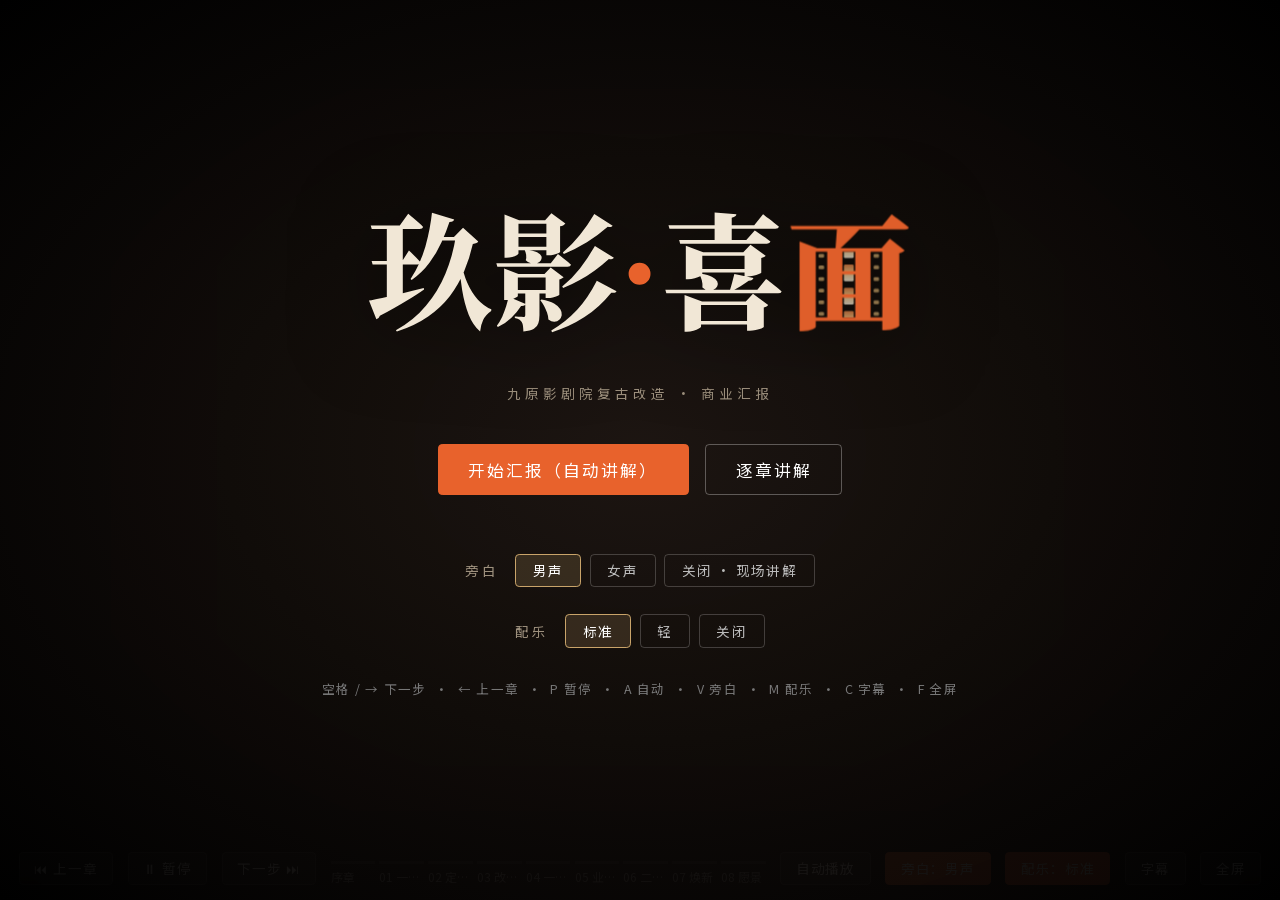
==== commit cbfe19b3: "更新玖影·喜面商业汇报网页版 Co-Authored-By: Claude Fable 5.2 <noreply@anthropic.com>" ====
--- a/index.html
+++ b/index.html
@@ -14,8 +14,8 @@
 <link rel="manifest" href="assets/app.webmanifest">
 <title>玖影·喜面｜九原影剧院复古改造 商业汇报</title>
 <!-- 字体文件有 1MB：用脚本插入，不阻塞首屏显示 -->
-<script>(function(){var l=document.createElement('link');l.rel='stylesheet';l.href='assets/css/fonts.css?v=11141413';l.id='fontsCss';l.onload=function(){l.setAttribute('data-ok','1')};document.head.appendChild(l);})();</script>
-<link rel="stylesheet" href="assets/css/style.css?v=11141413">
+<script>(function(){var l=document.createElement('link');l.rel='stylesheet';l.href='assets/css/fonts.css?v=11141429';l.id='fontsCss';l.onload=function(){l.setAttribute('data-ok','1')};document.head.appendChild(l);})();</script>
+<link rel="stylesheet" href="assets/css/style.css?v=11141429">
 </head>
 <body>
 <div id="viewport">
@@ -513,7 +513,7 @@
 </div>
 <div id="hint">下一章 ▶</div>
 <div id="toast"></div>
-<div id="rotate"><div class="ph-ico"></div><div>请把手机横过来观看</div><small>横屏后点“开始汇报”，建议打开声音</small></div>
+<div id="rotate"><div class="ph-ico"></div><div>请把手机横过来观看</div><small>建议打开声音。如果已经横过来了还看到这个提示，点一下屏幕即可继续</small></div>
 <div id="start">
   <div class="t" data-logo="tag" id="startLogo" style="width:540px"></div>
   <div class="s">九原影剧院复古改造 · 商业汇报</div>
@@ -524,13 +524,13 @@
   <div class="keys">空格 / → 下一步 &nbsp;·&nbsp; ← 上一章 &nbsp;·&nbsp; P 暂停 &nbsp;·&nbsp; A 自动 &nbsp;·&nbsp; V 旁白 &nbsp;·&nbsp; M 配乐 &nbsp;·&nbsp; C 字幕 &nbsp;·&nbsp; F 全屏</div>
 </div>
 
-<script src="assets/lib/gsap.min.js?v=11141413"></script>
-<script src="assets/lib/SplitText.min.js?v=11141413"></script>
-<script src="assets/js/logo-glyphs.js?v=11141413"></script>
-<script src="assets/js/logo.js?v=11141413"></script>
-<script src="assets/js/narration.js?v=11141413"></script>
-<script src="assets/audio/manifest.js?v=11141413"></script>
-<script src="assets/audio/sound.js?v=11141413"></script>
-<script src="assets/js/app.js?v=11141413"></script>
+<script src="assets/lib/gsap.min.js?v=11141429"></script>
+<script src="assets/lib/SplitText.min.js?v=11141429"></script>
+<script src="assets/js/logo-glyphs.js?v=11141429"></script>
+<script src="assets/js/logo.js?v=11141429"></script>
+<script src="assets/js/narration.js?v=11141429"></script>
+<script src="assets/audio/manifest.js?v=11141429"></script>
+<script src="assets/audio/sound.js?v=11141429"></script>
+<script src="assets/js/app.js?v=11141429"></script>
 </body>
 </html>
--- a/assets/css/style.css
+++ b/assets/css/style.css
@@ -338,7 +338,7 @@
 #rotate small { font-family: var(--sans); font-size: 12.5px; color: var(--muted); letter-spacing: .08em; }
 #rotate .ph-ico { width: 46px; height: 78px; border: 2px solid var(--gold); border-radius: 8px; margin-bottom: 14px; animation: rot 2.4s ease-in-out infinite; }
 @keyframes rot { 0%, 25% { transform: rotate(0); } 60%, 100% { transform: rotate(-90deg); } }
-@media (orientation: portrait) and (max-width: 820px) { body:not(.print) #rotate { display: flex; } }
+/* #rotate 的显示与否由脚本控制（见 app.js 的 checkRot） */
 @media (hover: none) { #start .keys { display: none; } }
 
 
@@ -373,7 +373,8 @@
 #endbar button, #endbar .dl-menu a { display: block; padding: 12px 20px; background: var(--accent); color: #fff; font: inherit; font-size: 15px; letter-spacing: .1em; border: none; border-radius: 4px;
   cursor: pointer; box-shadow: 0 8px 30px rgba(232,98,44,.4); text-decoration: none; white-space: nowrap; }
 #endbar #bRe { animation: pulse 1.6s infinite; }
-#endbar button:hover, #endbar .dl-menu a:hover { background: var(--accent2); }
+@media (hover: hover) { #endbar button:hover, #endbar .dl-menu a:hover { background: var(--accent2); } }
+#endbar button, #endbar .dl-menu a { touch-action: manipulation; -webkit-tap-highlight-color: transparent; }
 #endbar .dlw { position: relative; }
 #endbar .dl-menu { position: absolute; right: 0; bottom: calc(100% + 10px); display: none; flex-direction: column; gap: 8px; align-items: stretch; }
 #endbar .dlw.open .dl-menu { display: flex; }
